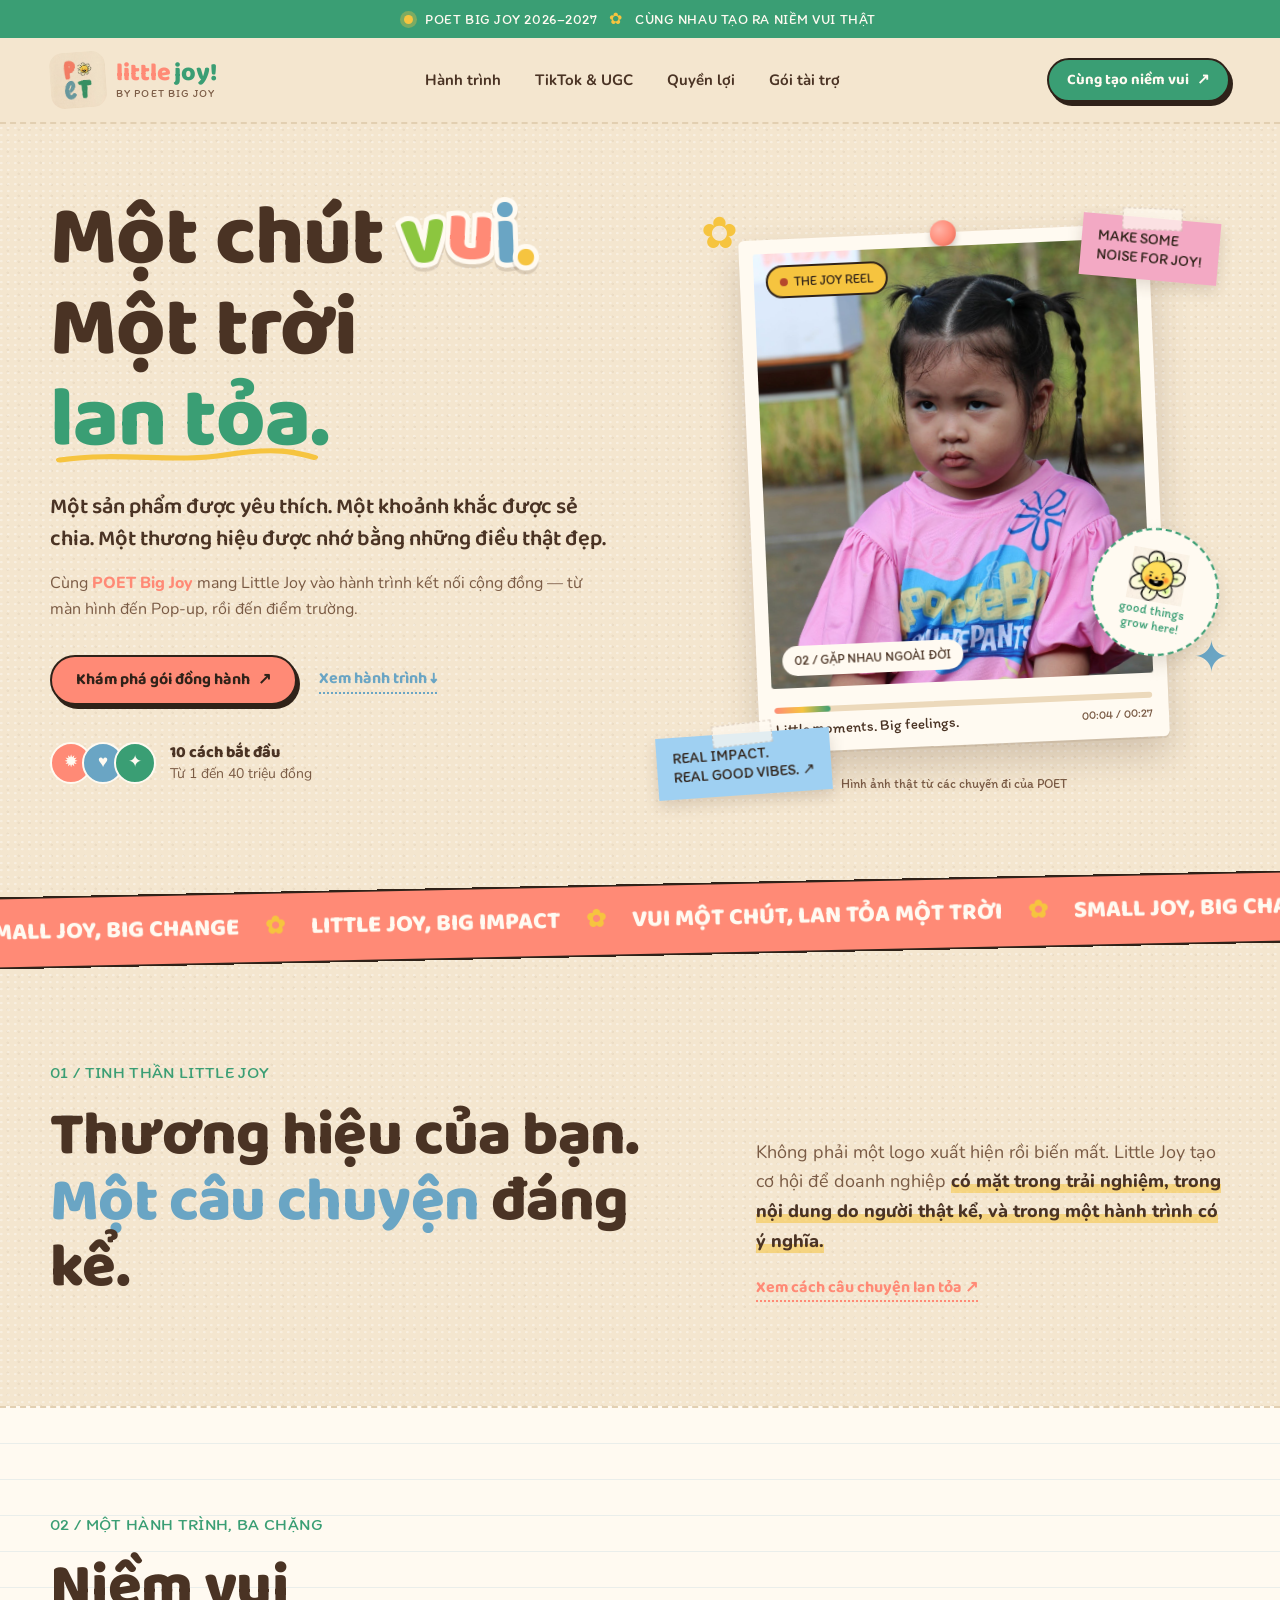
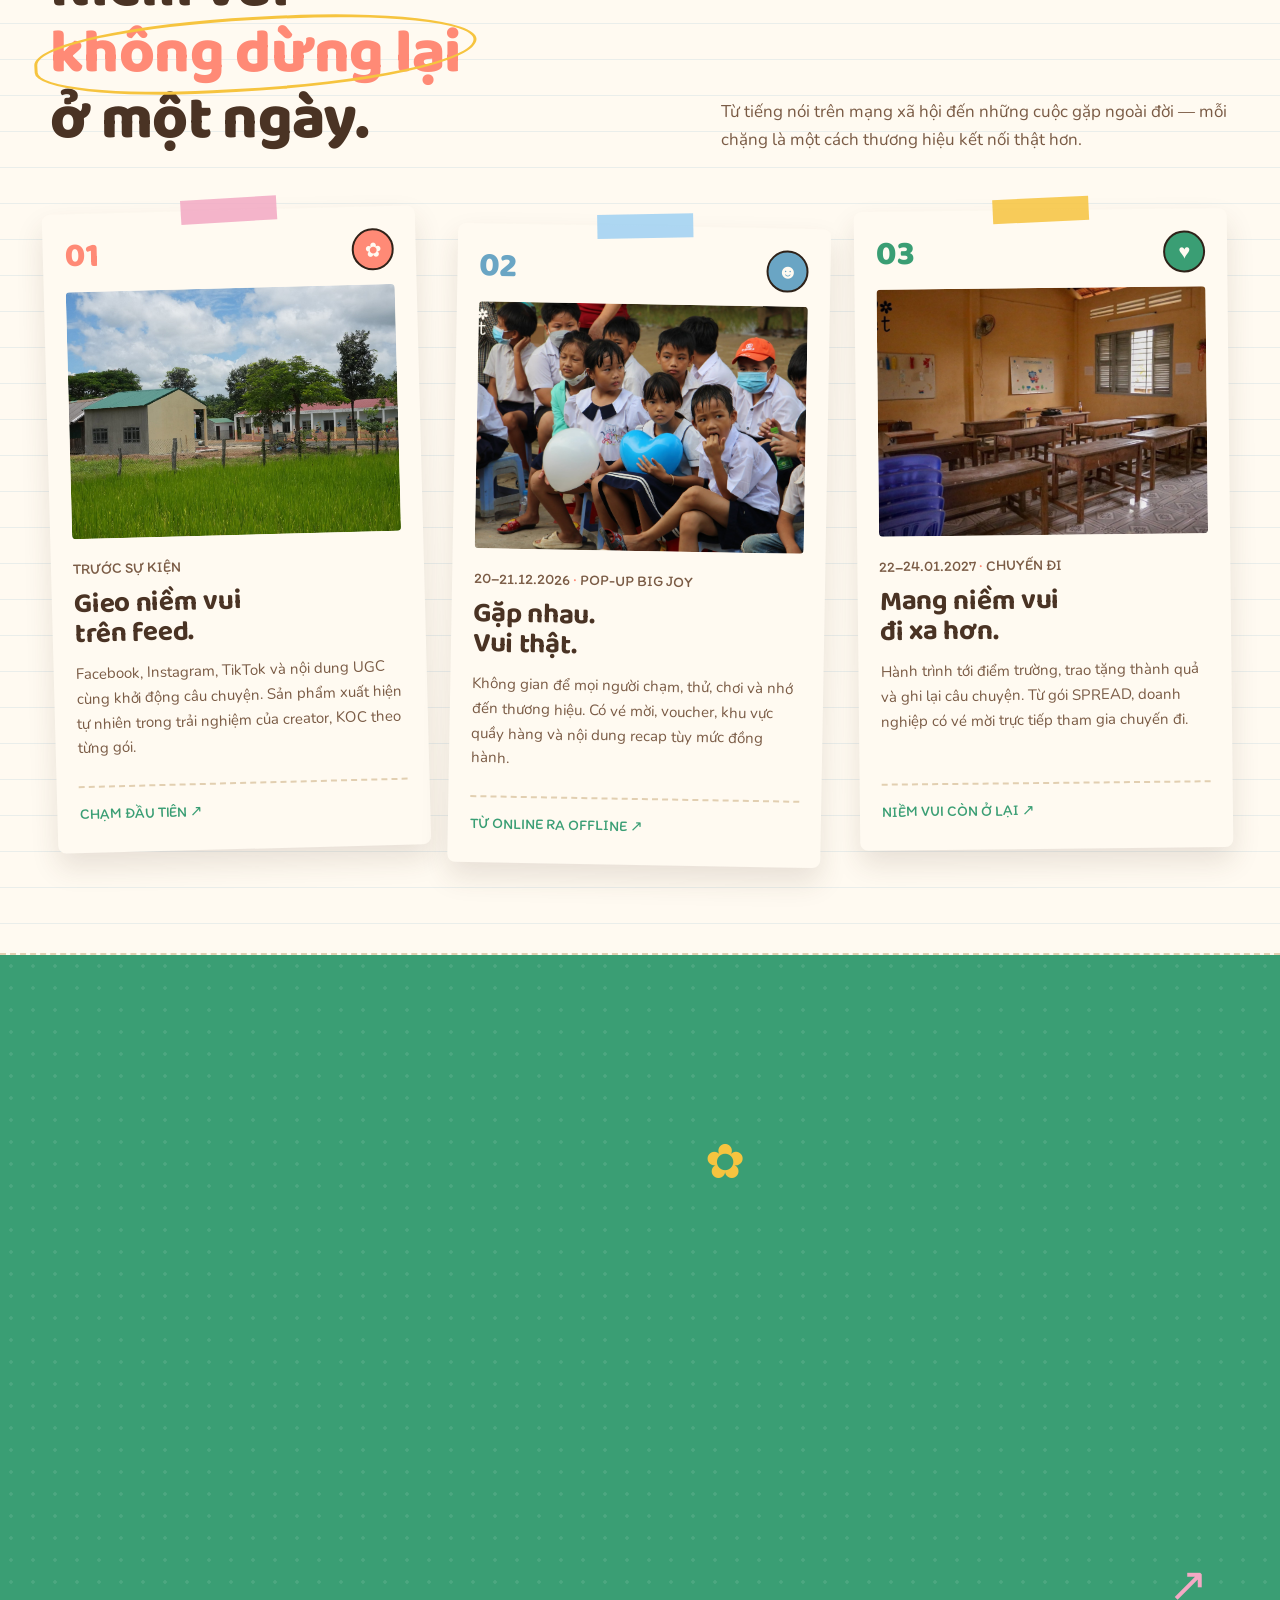
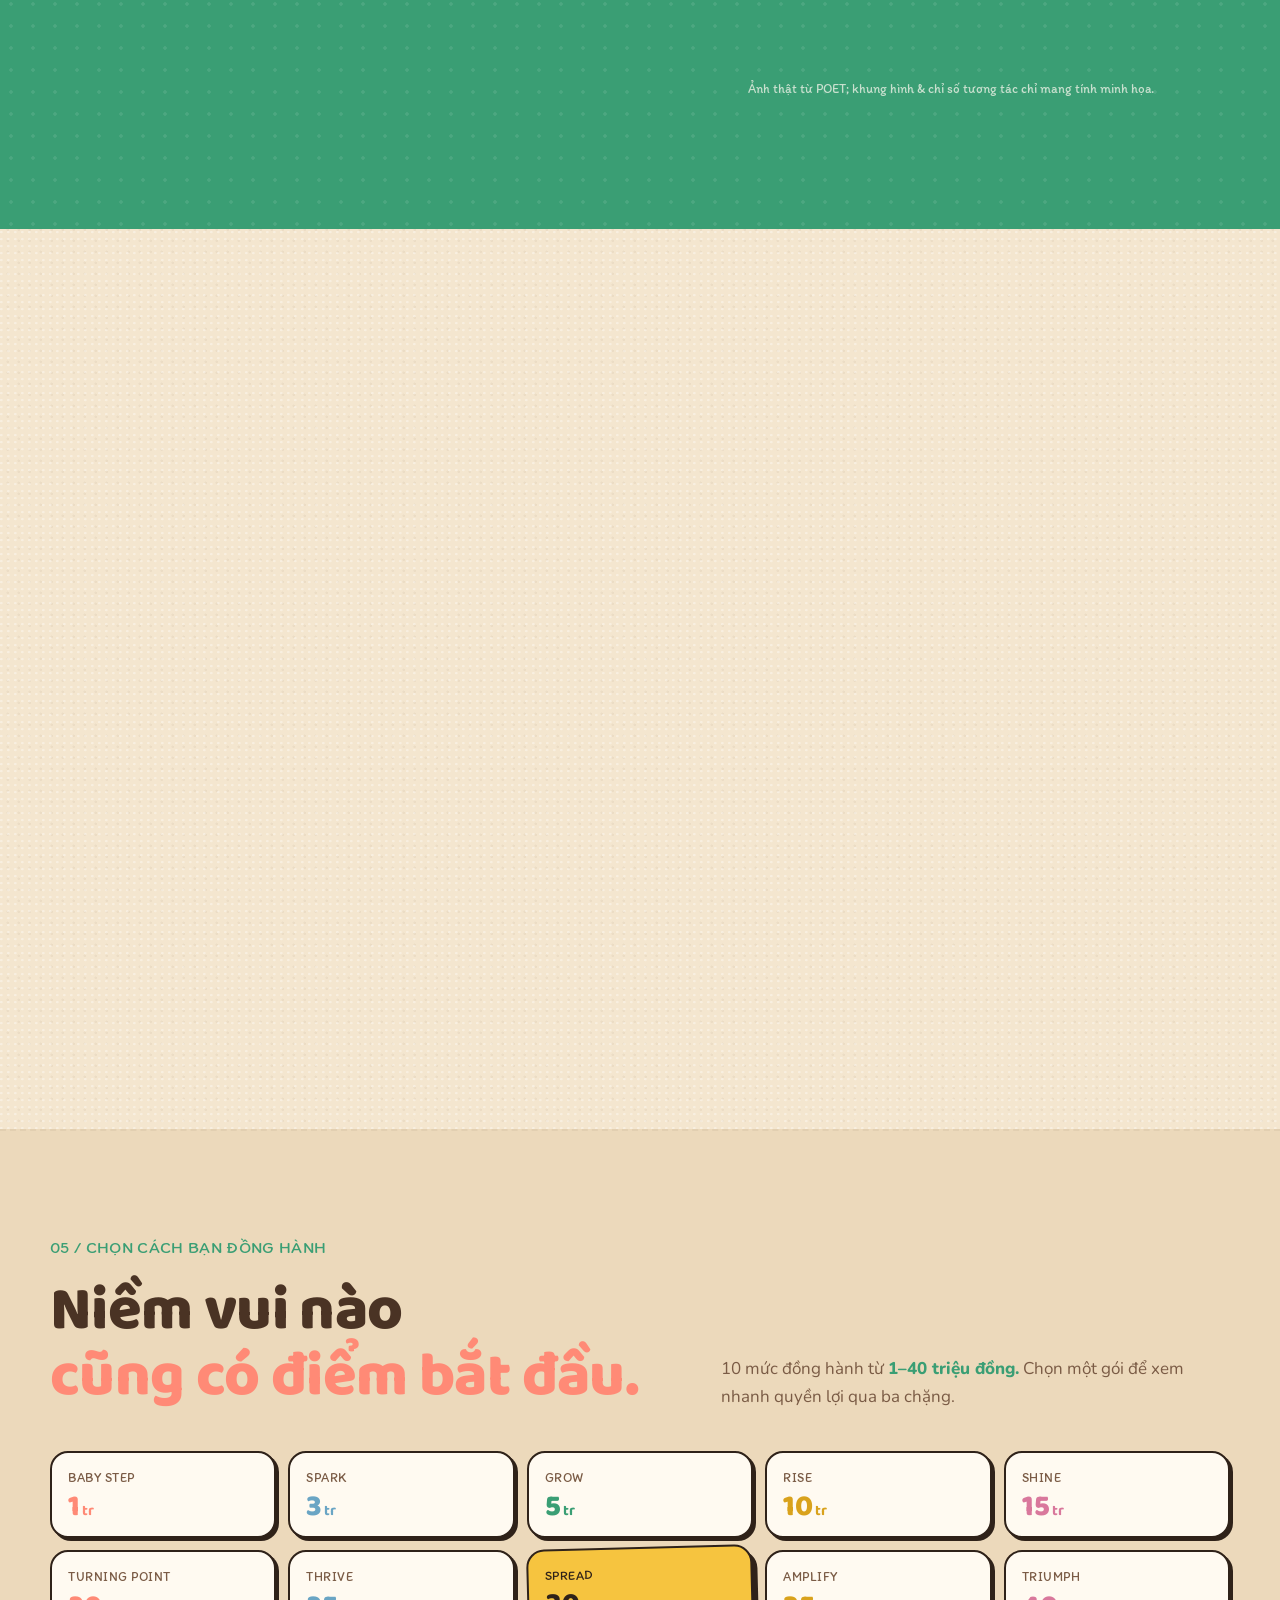
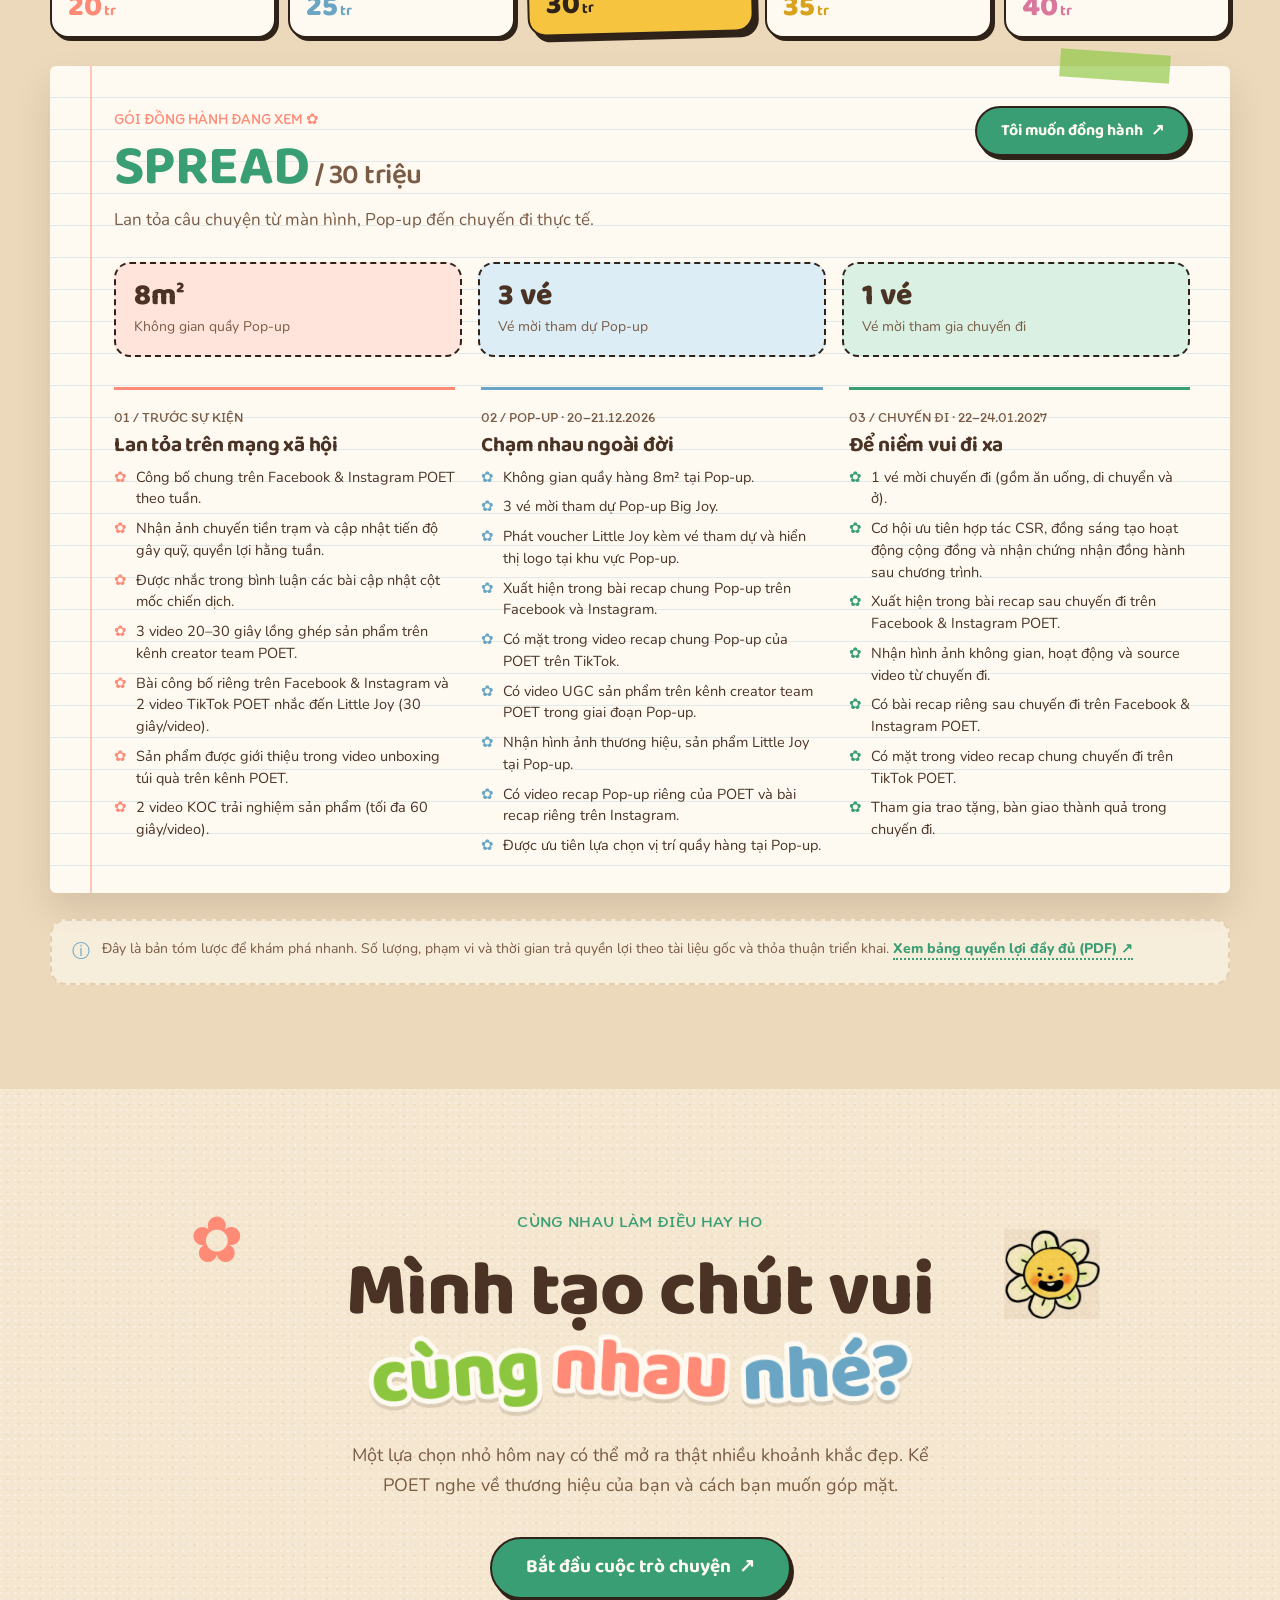
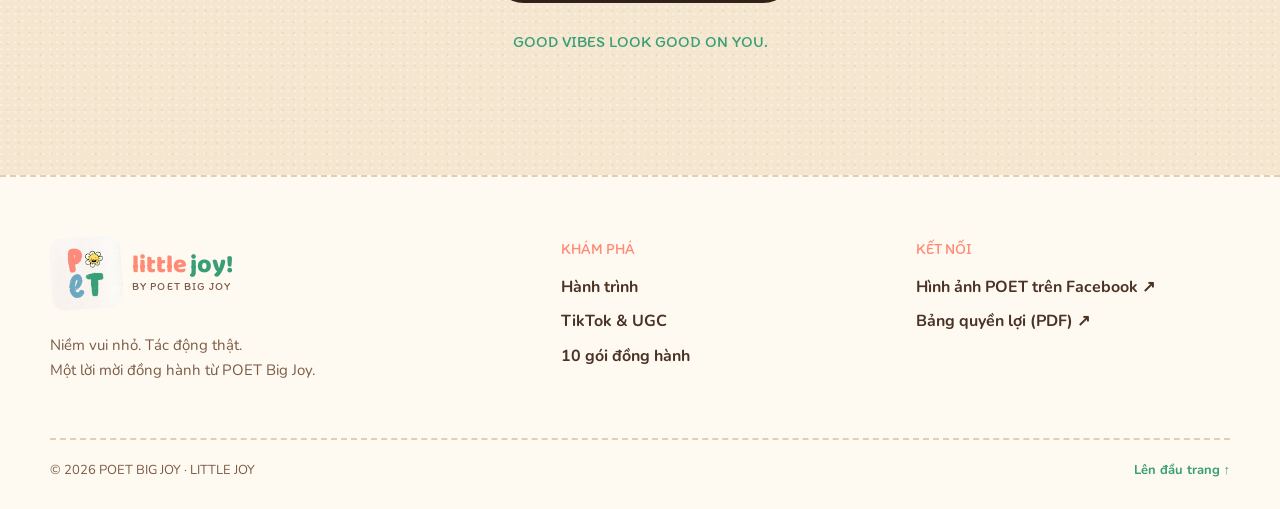
==== index.html @ 039bd0d9 "Refactor code structure for improved readability and maintainability" ====
<!doctype html>
<html lang="vi">
<head>
  <meta charset="utf-8">
  <meta name="viewport" content="width=device-width, initial-scale=1">
  <meta name="theme-color" content="#f4e6cf">
  <meta name="description" content="Little Joy by POET Big Joy: cùng doanh nghiệp biến một chút niềm vui thành hành trình sẻ chia. Khám phá 10 gói đồng hành từ 1 đến 40 triệu đồng.">
  <title>Little Joy — Một chút vui, một trời lan tỏa | POET Big Joy</title>
  <link rel="icon" type="image/jpeg" href="assets/logo/1555047679990943.jpg">
  <link rel="apple-touch-icon" href="assets/logo/1555047679990943.jpg">
  <link rel="preconnect" href="https://fonts.googleapis.com">
  <link rel="preconnect" href="https://fonts.gstatic.com" crossorigin>
  <link href="https://fonts.googleapis.com/css2?family=Baloo+2:wght@500;600;700;800&family=Itim&family=Nunito:wght@400;600;700;800&display=swap" rel="stylesheet">
  <link rel="stylesheet" href="style.css">
  <script src="app.js" defer></script>
</head>
<body>
  <a class="skip-link" href="#main">Bỏ qua điều hướng</a>
  <div class="announcement"><span class="announcement-dot" aria-hidden="true"></span> POET BIG JOY 2026–2027 <span class="announcement-star" aria-hidden="true">✿</span> CÙNG NHAU TẠO RA NIỀM VUI THẬT</div>
  <header class="site-header" id="top">
    <div class="container header-inner">
      <a class="brand" href="#top" aria-label="Little Joy by POET, về đầu trang">
        <img class="brand-logo" src="assets/logo/1555047679990943.jpg" alt="" width="56" height="56">
        <span class="brand-name">little<span>joy!</span><small>BY POET BIG JOY</small></span>
      </a>
      <nav class="desktop-nav" aria-label="Điều hướng chính">
        <a href="#hanh-trinh">Hành trình</a>
        <a href="#ugc">TikTok & UGC</a>
        <a href="#quyen-loi">Quyền lợi</a>
        <a href="#goi-tai-tro">Gói tài trợ</a>
      </nav>
      <a class="button button-dark header-cta" href="#lien-he">Cùng tạo niềm vui <span aria-hidden="true">↗</span></a>
      <button class="menu-toggle" type="button" aria-label="Mở menu" aria-expanded="false" aria-controls="mobile-nav"><span></span><span></span></button>
    </div>
    <nav class="mobile-nav" id="mobile-nav" aria-label="Điều hướng trên điện thoại" hidden>
      <a href="#hanh-trinh">Hành trình</a><a href="#ugc">TikTok & UGC</a><a href="#quyen-loi">Quyền lợi</a><a href="#goi-tai-tro">Gói tài trợ</a><a href="#lien-he">Kết nối với POET ↗</a>
    </nav>
  </header>

  <main id="main">
    <section class="hero container" aria-labelledby="hero-title">
      <div class="hero-copy">
        
        <h1 id="hero-title">Một chút <em class="rainbow"><span>v</span><span>u</span><span>i</span><span>.</span></em><br>Một trời <span class="underline-swoosh">lan tỏa.</span></h1>
        <p class="hero-lead">Một sản phẩm được yêu thích. Một khoảnh khắc được sẻ chia. Một thương hiệu được nhớ bằng những điều thật đẹp.</p>
        <p class="hero-support">Cùng <strong>POET Big Joy</strong> mang Little Joy vào hành trình kết nối cộng đồng — từ màn hình đến Pop-up, rồi đến điểm trường.</p>
        <div class="hero-actions"><a class="button button-purple" href="#goi-tai-tro">Khám phá gói đồng hành <span aria-hidden="true">↗</span></a><a class="text-link" href="#hanh-trinh">Xem hành trình <span aria-hidden="true">↓</span></a></div>
        <div class="hero-proof"><div class="avatar-stack" aria-hidden="true"><span>✹</span><span>♥</span><span>✦</span></div><span><strong>10 cách bắt đầu</strong><br>Từ 1 đến 40 triệu đồng</span></div>
      </div>
      <div class="hero-art" aria-label="Khung hình minh họa tinh thần lễ hội trẻ trung">
        <div class="hero-spark spark-one" aria-hidden="true">✿</div><div class="hero-spark spark-two" aria-hidden="true">✦</div>
        <div class="poster-note note-top" aria-hidden="true">MAKE SOME<br>NOISE FOR JOY!</div>
        <div class="reel-frame" id="hero-reel">
          <div class="reel-slide is-visible" style="--slide-image:url('assets/photos/3348057608846927.jpg')"><span>01 / VUI CÙNG NHAU</span></div>
          <div class="reel-slide" style="--slide-image:url('assets/photos/3348058085513546.jpg')"><span>02 / GẶP NHAU NGOÀI ĐỜI</span></div>
          <div class="reel-slide" style="--slide-image:url('assets/photos/1555514166610961.jpg')"><span>03 / NIỀM VUI ĐI XA HƠN</span></div>
          <div class="reel-slide" style="--slide-image:url('assets/photos/3348058718846816.jpg')"><span>04 / NỤ CƯỜI TRONG VEO</span></div>
          <div class="reel-slide" style="--slide-image:url('assets/photos/1555514213277623.jpg')"><span>05 / CÙNG CHƠI, CÙNG LỚN</span></div>
          <div class="reel-slide" style="--slide-image:url('assets/photos/3348058835513471.jpg')"><span>06 / SẺ CHIA THẬT GẦN</span></div>
          <div class="reel-slide" style="--slide-image:url('assets/photos/1530906889071689.jpg')"><span>07 / ĐẾN ĐIỂM TRƯỜNG</span></div>
          <div class="reel-slide" style="--slide-image:url('assets/photos/3348058412180180.jpg')"><span>08 / KHOẢNH KHẮC ĐÁNG NHỚ</span></div>
          <div class="reel-slide" style="--slide-image:url('assets/photos/1555514189944292.jpg')"><span>09 / NIỀM VUI CÒN Ở LẠI</span></div>
          <div class="reel-top"><span class="reel-live"><i aria-hidden="true"></i> THE JOY REEL</span><span class="reel-corner" aria-hidden="true">◉</span></div>
          <button class="reel-control" id="reel-control" type="button" aria-label="Phát bản xem trước hình ảnh"><span aria-hidden="true">▶</span></button>
          <div class="reel-bottom"><span>Little moments. Big feelings.</span><div class="reel-track"><span id="reel-progress"></span></div><span class="reel-time" id="reel-time">00:00 / 00:27</span></div>
        </div>
        <div class="joy-seal" aria-hidden="true"><span class="daisy"></span><span>good things<br>grow here!</span></div>
        <div class="poster-note note-bottom" aria-hidden="true">REAL IMPACT.<br>REAL GOOD VIBES. ↗</div>
        <span class="visual-disclaimer">Hình ảnh thật từ các chuyến đi của POET</span>
      </div>
    </section>

    <div class="ticker" aria-hidden="true"><div class="ticker-inner">SMALL JOY, BIG CHANGE <span>✿</span> LITTLE JOY, BIG IMPACT <span>✿</span> VUI MỘT CHÚT, LAN TỎA MỘT TRỜI <span>✿</span> SMALL JOY, BIG CHANGE <span>✿</span> LITTLE JOY, BIG IMPACT <span>✿</span> VUI MỘT CHÚT, LAN TỎA MỘT TRỜI <span>✿</span></div></div>

    <section class="intro section-pad container" aria-labelledby="intro-title">
      <div class="section-kicker">01 / TINH THẦN LITTLE JOY</div>
      <div class="intro-grid"><h2 id="intro-title">Thương hiệu của bạn.<br><span>Một câu chuyện</span> đáng kể.</h2><div class="intro-right"><p>Không phải một logo xuất hiện rồi biến mất. Little Joy tạo cơ hội để doanh nghiệp <strong>có mặt trong trải nghiệm, trong nội dung do người thật kể, và trong một hành trình có ý nghĩa.</strong></p><a class="inline-link" href="#ugc">Xem cách câu chuyện lan tỏa <span aria-hidden="true">↗</span></a></div></div>
    </section>

    <section class="journey section-pad" id="hanh-trinh" aria-labelledby="journey-title">
      <div class="container">
        <div class="section-heading"><div><div class="section-kicker">02 / MỘT HÀNH TRÌNH, BA CHẶNG</div><h2 id="journey-title">Niềm vui <span class="scribble">không dừng lại</span><br>ở một ngày.</h2></div><p>Từ tiếng nói trên mạng xã hội đến những cuộc gặp ngoài đời — mỗi chặng là một cách thương hiệu kết nối thật hơn.</p></div>
        <div class="journey-grid">
          <article class="journey-card journey-pre"><div class="journey-head"><span class="step">01</span><span class="journey-icon" aria-hidden="true">✿</span></div><figure class="journey-photo"><img src="assets/photos/1530906875738357.jpg" alt="Tình nguyện viên POET cùng các em nhỏ" loading="lazy"></figure><p class="journey-date">TRƯỚC SỰ KIỆN</p><h3>Gieo niềm vui<br>trên feed.</h3><p>Facebook, Instagram, TikTok và nội dung UGC cùng khởi động câu chuyện. Sản phẩm xuất hiện tự nhiên trong trải nghiệm của creator, KOC theo từng gói.</p><span class="journey-bottom">CHẠM ĐẦU TIÊN <span aria-hidden="true">↗</span></span></article>
          <article class="journey-card journey-popup"><div class="journey-head"><span class="step">02</span><span class="journey-icon" aria-hidden="true">☻</span></div><figure class="journey-photo"><img src="assets/photos/3348058578846830.jpg" alt="Khoảnh khắc vui chơi cùng POET" loading="lazy"></figure><p class="journey-date">20–21.12.2026 <span>·</span> POP-UP BIG JOY</p><h3>Gặp nhau.<br>Vui thật.</h3><p>Không gian để mọi người chạm, thử, chơi và nhớ đến thương hiệu. Có vé mời, voucher, khu vực quầy hàng và nội dung recap tùy mức đồng hành.</p><span class="journey-bottom">TỪ ONLINE RA OFFLINE <span aria-hidden="true">↗</span></span></article>
          <article class="journey-card journey-trip"><div class="journey-head"><span class="step">03</span><span class="journey-icon" aria-hidden="true">♥</span></div><figure class="journey-photo"><img src="assets/photos/1483724670456578.jpg" alt="Chuyến đi trao tặng tại điểm trường" loading="lazy"></figure><p class="journey-date">22–24.01.2027 <span>·</span> CHUYẾN ĐI</p><h3>Mang niềm vui<br>đi xa hơn.</h3><p>Hành trình tới điểm trường, trao tặng thành quả và ghi lại câu chuyện. Từ gói SPREAD, doanh nghiệp có vé mời trực tiếp tham gia chuyến đi.</p><span class="journey-bottom">NIỀM VUI CÒN Ở LẠI <span aria-hidden="true">↗</span></span></article>
        </div>
      </div>
    </section>

    <section class="ugc section-pad" id="ugc" aria-labelledby="ugc-title">
      <div class="container ugc-grid">
        <div class="ugc-copy"><div class="section-kicker light">03 / TIKTOK + USER GENERATED CONTENT</div><h2 id="ugc-title">Đừng chỉ <em>xuất hiện.</em><br>Hãy được <span>kể lại.</span></h2><p>Những góc nhìn tự nhiên tạo nên sự gần gũi: creator team POET lồng ghép sản phẩm, KOC trải nghiệm thực tế, video unboxing túi quà và recap sau sự kiện — quyền lợi tùy theo gói.</p><div class="ugc-points"><div><span>↗</span><strong>Trên kênh POET</strong><small>Video TikTok nhắc đến Little Joy từ gói RISE.</small></div><div><span>✿</span><strong>Từ người thật</strong><small>UGC creator từ GROW, KOC từ TURNING POINT.</small></div><div><span>♥</span><strong>Trước, trong, sau</strong><small>Câu chuyện tiếp tục ở Pop-up và chuyến đi.</small></div></div><a class="button button-lime" href="#goi-tai-tro">Xem quyền lợi theo gói <span aria-hidden="true">↗</span></a></div>
        <div class="ugc-visual" aria-label="Minh họa các khung nội dung dọc kiểu TikTok">
          <span class="ugc-doodle" aria-hidden="true">✿</span><span class="ugc-doodle-two" aria-hidden="true">↗</span>
          <div class="social-card social-back"><div class="social-image social-image-one"></div><span class="social-index">01 / TRẢI NGHIỆM</span><strong>Khui một chút vui!</strong><small>♥ 12.8k &nbsp; ◉ 246</small></div>
          <div class="social-card social-front"><div class="social-image social-image-two"></div><span class="social-index">02 / CÂU CHUYỆN THẬT</span><strong>Một ngày thật vui ✿</strong><small>♥ 24.5k &nbsp; ◉ 381</small><span class="social-play" aria-hidden="true">▶</span></div>
          <span class="ugc-sticker">made to<br>be shared! <span aria-hidden="true">↗</span></span>
          <span class="ugc-caption">Ảnh thật từ POET; khung hình & chỉ số tương tác chỉ mang tính minh họa.</span>
        </div>
      </div>
    </section>

    <section class="perks section-pad container" id="quyen-loi" aria-labelledby="perks-title">
      <div class="section-heading"><div><div class="section-kicker">04 / HƠN CẢ MỘT GÓI TÀI TRỢ</div><h2 id="perks-title">Có mặt ở nơi<br><span>niềm vui diễn ra.</span></h2></div><p>Quyền lợi được thiết kế theo mức đồng hành: từ sự hiện diện trên truyền thông đến trải nghiệm trực tiếp tại Pop-up và chuyến đi.</p></div>
      <div class="perks-grid">
        <article class="perk-card perk-booth"><span class="perk-number">01 / KHÔNG GIAN THƯƠNG HIỆU</span><div class="booth-graphic" aria-hidden="true"><div class="booth-canopy"><span>little joy!  ✿  little joy!</span></div><div class="booth-body"><span>HELLO<br>JOY!</span><i>✿</i></div><div class="booth-base"></div></div><div class="perk-content"><h3>Một chiếc booth.<br>Muôn cách kết nối.</h3><p>Quầy <strong>5m²</strong> từ GROW đến TURNING POINT; quầy <strong>8m²</strong> từ THRIVE đến TRIUMPH. Gói SPREAD trở lên được ưu tiên chọn vị trí.</p></div><span class="perk-corner" aria-hidden="true">↗</span></article>
        <article class="perk-card perk-ticket"><span class="perk-number">02 / CHẠM MẶT NGOÀI ĐỜI</span><div class="ticket-graphic" aria-hidden="true"><div class="ticket-left"><small>ADMIT ONE · BIG JOY POP-UP</small><strong>GOOD<br>VIBES<br>ONLY</strong><span>20—21 DEC 2026</span></div><div class="ticket-right"><span>✿</span><small>01 / JOY</small></div></div><div class="perk-content"><h3>Có vé, có hẹn,<br>có kỷ niệm.</h3><p>Vé mời Pop-up từ SPARK, tối đa <strong>4 vé</strong> với TRIUMPH. Voucher của Little Joy được phát kèm vé tham dự ở <strong>mọi gói</strong>.</p></div><span class="perk-corner" aria-hidden="true">↗</span></article>
        <article class="perk-card perk-story"><span class="perk-number">03 / CÂU CHUYỆN CÒN TIẾP</span><div class="story-art" aria-hidden="true"><span class="story-orbit">✷</span><span class="story-heart">♥</span><span class="story-label">FROM<br>JOY TO<br>JOY!</span><span class="story-arrow">↗</span></div><div class="perk-content"><h3>Đi cùng đến<br>điểm trường.</h3><p>SPREAD có <strong>1 vé mời</strong> chuyến đi, AMPLIFY <strong>2 vé</strong>, TRIUMPH <strong>3 vé</strong> — bao gồm chi phí ăn uống, di chuyển và ở theo tài liệu quyền lợi.</p></div><span class="perk-corner" aria-hidden="true">↗</span></article>
      </div>
    </section>

    <section class="packages section-pad" id="goi-tai-tro" aria-labelledby="packages-title">
      <div class="container">
        <div class="packages-top"><div><div class="section-kicker">05 / CHỌN CÁCH BẠN ĐỒNG HÀNH</div><h2 id="packages-title">Niềm vui nào<br><span>cũng có điểm bắt đầu.</span></h2></div><p>10 mức đồng hành từ <strong>1–40 triệu đồng.</strong> Chọn một gói để xem nhanh quyền lợi qua ba chặng.</p></div>
        <div class="package-picker" role="group" aria-label="Chọn gói tài trợ">
          <button class="package-option" type="button" data-package="0" aria-pressed="false"><span>BABY STEP</span><strong>1<small>tr</small></strong></button>
          <button class="package-option" type="button" data-package="1" aria-pressed="false"><span>SPARK</span><strong>3<small>tr</small></strong></button>
          <button class="package-option" type="button" data-package="2" aria-pressed="false"><span>GROW</span><strong>5<small>tr</small></strong></button>
          <button class="package-option" type="button" data-package="3" aria-pressed="false"><span>RISE</span><strong>10<small>tr</small></strong></button>
          <button class="package-option" type="button" data-package="4" aria-pressed="false"><span>SHINE</span><strong>15<small>tr</small></strong></button>
          <button class="package-option" type="button" data-package="5" aria-pressed="false"><span>TURNING POINT</span><strong>20<small>tr</small></strong></button>
          <button class="package-option" type="button" data-package="6" aria-pressed="false"><span>THRIVE</span><strong>25<small>tr</small></strong></button>
          <button class="package-option" type="button" data-package="7" aria-pressed="true"><span>SPREAD</span><strong>30<small>tr</small></strong></button>
          <button class="package-option" type="button" data-package="8" aria-pressed="false"><span>AMPLIFY</span><strong>35<small>tr</small></strong></button>
          <button class="package-option" type="button" data-package="9" aria-pressed="false"><span>TRIUMPH</span><strong>40<small>tr</small></strong></button>
        </div>
        <div class="package-detail" id="package-detail" aria-live="polite" aria-atomic="true">
          <div class="detail-head"><div><span class="detail-eyebrow">GÓI ĐỒNG HÀNH ĐANG XEM <span aria-hidden="true">✿</span></span><h3 id="detail-name">SPREAD<span> / 30 triệu</span></h3><p id="detail-description">Lan tỏa câu chuyện từ màn hình, Pop-up đến chuyến đi thực tế.</p></div><a class="button button-dark detail-cta" href="#lien-he">Tôi muốn đồng hành <span aria-hidden="true">↗</span></a></div>
          <div class="detail-highlights" id="detail-highlights"></div>
          <div class="detail-phases" id="detail-phases"></div>
        </div>
        <div class="package-note"><span aria-hidden="true">ⓘ</span><p>Đây là bản tóm lược để khám phá nhanh. Số lượng, phạm vi và thời gian trả quyền lợi theo tài liệu gốc và thỏa thuận triển khai. <a href="docs/quyen-loi-big-joy-little-joy.pdf" target="_blank" rel="noopener">Xem bảng quyền lợi đầy đủ (PDF) ↗</a></p></div>
      </div>
    </section>

    <section class="closing" id="lien-he" aria-labelledby="closing-title"><div class="container closing-inner"><div class="closing-deco deco-left" aria-hidden="true">✿</div><div class="closing-deco deco-right daisy" aria-hidden="true"></div><div class="section-kicker">CÙNG NHAU LÀM ĐIỀU HAY HO</div><h2 id="closing-title">Mình tạo chút vui<br><em class="rainbow"><span>cùng</span> <span>nhau</span> <span>nhé?</span></em></h2><p>Một lựa chọn nhỏ hôm nay có thể mở ra thật nhiều khoảnh khắc đẹp. Kể POET nghe về thương hiệu của bạn và cách bạn muốn góp mặt.</p><button class="button button-dark button-big" id="contact-open" type="button">Bắt đầu cuộc trò chuyện <span aria-hidden="true">↗</span></button><span class="closing-aside">GOOD VIBES LOOK GOOD ON YOU.</span></div></section>
  </main>

  <footer class="footer"><div class="container footer-main"><div><a class="brand footer-brand" href="#top" aria-label="Little Joy by POET, về đầu trang"><img class="brand-logo" src="assets/logo/1555047679990943.jpg" alt="" width="72" height="72"><span class="brand-name">little<span>joy!</span><small>BY POET BIG JOY</small></span></a><p>Niềm vui nhỏ. Tác động thật.<br>Một lời mời đồng hành từ POET Big Joy.</p></div><div class="footer-links"><span>KHÁM PHÁ</span><a href="#hanh-trinh">Hành trình</a><a href="#ugc">TikTok & UGC</a><a href="#goi-tai-tro">10 gói đồng hành</a></div><div class="footer-links"><span>KẾT NỐI</span><a href="https://www.facebook.com/poetorganization/photos" target="_blank" rel="noopener noreferrer">Hình ảnh POET trên Facebook ↗</a><a href="docs/quyen-loi-big-joy-little-joy.pdf" target="_blank" rel="noopener">Bảng quyền lợi (PDF) ↗</a></div></div><div class="container footer-bottom"><span>© 2026 POET BIG JOY · LITTLE JOY</span><a href="#top">Lên đầu trang ↑</a></div></footer>

  <dialog class="contact-dialog" id="contact-dialog" aria-labelledby="contact-title"><div class="dialog-top"><span class="section-kicker">HELLO, LITTLE JOY! ✿</span><button class="dialog-close" type="button" id="contact-close" aria-label="Đóng">×</button></div><h2 id="contact-title">Bắt đầu bằng<br>một lời chào.</h2><p>Đây là prototype chưa tích hợp gửi thông tin. Bạn có thể sao chép lời nhắn và kết nối với POET qua trang Facebook.</p><label for="contact-message">LỜI NHẮN GỢI Ý</label><textarea id="contact-message" rows="4" readonly></textarea><div class="dialog-actions"><button class="button button-purple" id="copy-message" type="button">Sao chép lời nhắn ↗</button><a class="button button-outline" href="https://www.facebook.com/poetorganization/photos" target="_blank" rel="noopener noreferrer">Xem Facebook POET ↗</a></div><p class="copy-status" id="copy-status" role="status"></p></dialog>
</body>
</html>
---- style.css ----
:root {
  --paper: #f4e6cf;
  --paper-deep: #ecd9bb;
  --card: #fffaf1;
  --ink: #4a3324;
  --ink-soft: #7a5b45;
  --outline: #2f2219;
  --coral: #ff8a76;
  --blue: #6aa5c4;
  --sky: #9fd0f2;
  --green: #3a9e74;
  --leaf: #8cc63f;
  --yellow: #f6c43f;
  --pink: #f3a9c4;
  --brick: #b5482c;
  --line: #e2cfb1;
  --radius: 22px;
  --font: 'Nunito', 'Segoe UI', Arial, sans-serif;
  --display: 'Baloo 2', 'Nunito', sans-serif;
  --hand: 'Itim', 'Baloo 2', cursive;
  --logo: url('assets/logo/1555047679990943.jpg');
}

* { box-sizing: border-box; }
html { scroll-behavior: smooth; }
body {
  margin: 0;
  background-color: var(--paper);
  background-image:
    radial-gradient(circle at 20% 30%, rgba(255, 255, 255, .35) 0 1px, transparent 1.5px),
    radial-gradient(circle at 70% 80%, rgba(122, 91, 69, .07) 0 1px, transparent 1.5px);
  background-size: 7px 7px, 11px 11px;
  color: var(--ink);
  font-family: var(--font);
  font-size: 16px;
  line-height: 1.65;
  overflow-x: hidden;
}
button, a { -webkit-tap-highlight-color: transparent; }
button { font: inherit; cursor: pointer; }
a { color: inherit; text-decoration: none; }
img { max-width: 100%; display: block; }
h1, h2, h3, h4, p { margin-top: 0; }
h1, h2, h3, h4 { font-family: var(--display); line-height: 1.08; color: var(--ink); letter-spacing: -.01em; }
h1, h2 { font-weight: 800; }
h3 { font-weight: 700; }
strong { font-weight: 800; }
::selection { background: var(--yellow); color: var(--outline); }
:focus-visible { outline: 3px dashed var(--coral); outline-offset: 4px; border-radius: 6px; }

.container { width: min(1180px, calc(100% - 40px)); margin-inline: auto; }
.section-pad { padding-block: 104px; }

.section-kicker, .eyebrow {
  font-family: var(--hand);
  font-size: 17px;
  letter-spacing: .02em;
  line-height: 1.4;
}
.section-kicker { color: var(--green); margin-bottom: 18px; display: inline-block; }
.section-kicker.light { color: var(--yellow); }

.daisy {
  --s: 64px;
  display: inline-block;
  width: var(--s);
  height: calc(var(--s) * .94);
  background: var(--logo) calc(var(--s) * -2) calc(var(--s) * -.78) / calc(var(--s) * 4) no-repeat;
  mix-blend-mode: multiply;
  flex-shrink: 0;
}

.rainbow { font-style: normal; }
.rainbow span {
  display: inline-block;
  -webkit-text-stroke: 10px var(--card);
  paint-order: stroke fill;
  filter: drop-shadow(0 4px 0 rgba(74, 51, 36, .14));
}
.rainbow span:nth-child(4n + 1) { color: var(--leaf); transform: rotate(-4deg); }
.rainbow span:nth-child(4n + 2) { color: var(--coral); transform: translateY(-4px) rotate(3deg); }
.rainbow span:nth-child(4n + 3) { color: var(--blue); transform: rotate(-2deg); }
.rainbow span:nth-child(4n + 4) { color: var(--yellow); transform: translateY(2px) rotate(4deg); }

.skip-link { position: absolute; top: -100px; left: 12px; z-index: 100; background: var(--yellow); padding: 12px; border-radius: 12px; }
.skip-link:focus { top: 12px; }

.announcement {
  min-height: 34px;
  background: var(--green);
  color: var(--card);
  display: flex;
  align-items: center;
  justify-content: center;
  gap: 12px;
  text-align: center;
  padding: 6px 14px;
  font-family: var(--hand);
  font-size: 14px;
  letter-spacing: .04em;
}
.announcement-dot { width: 9px; height: 9px; border-radius: 50%; background: var(--yellow); box-shadow: 0 0 0 4px rgba(246, 196, 63, .35); }
.announcement-star { color: var(--yellow); font-size: 16px; }

.site-header { position: relative; z-index: 20; background: var(--paper); border-bottom: 2px dashed var(--line); }
.header-inner { height: 84px; display: flex; align-items: center; justify-content: space-between; gap: 24px; }
.brand { display: inline-flex; align-items: center; gap: 10px; flex-shrink: 0; }
.brand-logo { width: 56px; height: 56px; border-radius: 14px; mix-blend-mode: multiply; transform: rotate(-4deg); transition: transform .3s; }
.brand:hover .brand-logo { transform: rotate(4deg) scale(1.05); }
.brand-name { font-family: var(--display); font-weight: 800; font-size: 25px; line-height: .9; color: var(--coral); }
.brand-name span { color: var(--green); margin-left: 3px; }
.brand-name small { display: block; margin-top: 5px; font-family: var(--hand); font-weight: 400; font-size: 11px; letter-spacing: .1em; color: var(--ink-soft); }

.desktop-nav { display: flex; gap: 6px; font-weight: 700; font-size: 15px; }
.desktop-nav a { padding: 8px 14px; border-radius: 999px; transition: background .2s, color .2s; }
.desktop-nav a:nth-child(1):hover { background: #ffd9d1; }
.desktop-nav a:nth-child(2):hover { background: #d6ebf5; }
.desktop-nav a:nth-child(3):hover { background: #d3eddf; }
.desktop-nav a:nth-child(4):hover { background: #fcecbf; }

.button {
  display: inline-flex;
  align-items: center;
  justify-content: center;
  gap: 8px;
  min-height: 50px;
  padding: 12px 24px;
  border: 2.5px solid var(--outline);
  border-radius: 999px;
  font-family: var(--display);
  font-weight: 700;
  font-size: 16px;
  line-height: 1.1;
  color: var(--outline);
  box-shadow: 3px 4px 0 var(--outline);
  transition: transform .15s, box-shadow .15s;
}
.button:hover { transform: translate(-1px, -2px) rotate(-1deg); box-shadow: 5px 6px 0 var(--outline); }
.button:active { transform: translate(2px, 3px); box-shadow: 1px 1px 0 var(--outline); }
.button-dark { background: var(--green); color: var(--card); }
.button-purple { background: var(--coral); color: var(--outline); }
.button-lime { background: var(--yellow); }
.button-outline { background: var(--card); }
.button-big { min-height: 62px; padding: 16px 34px; font-size: 19px; }
.header-cta { min-height: 44px; padding: 9px 18px; font-size: 15px; }

.menu-toggle { display: none; width: 48px; height: 48px; border: 2.5px solid var(--outline); border-radius: 50%; background: var(--yellow); box-shadow: 2px 3px 0 var(--outline); position: relative; }
.menu-toggle span { position: absolute; left: 12px; right: 12px; height: 3px; border-radius: 3px; background: var(--outline); transition: transform .25s; }
.menu-toggle span:first-child { top: 17px; }
.menu-toggle span:last-child { bottom: 17px; }
.menu-toggle[aria-expanded="true"] span:first-child { transform: translateY(5px) rotate(45deg); }
.menu-toggle[aria-expanded="true"] span:last-child { transform: translateY(-5px) rotate(-45deg); }
.mobile-nav { display: grid; padding: 8px 20px 24px; background: var(--paper); border-top: 2px dashed var(--line); }
.mobile-nav[hidden] { display: none; }
.mobile-nav a { padding: 14px 4px; font-family: var(--display); font-size: 20px; font-weight: 700; border-bottom: 2px dashed var(--line); }
.mobile-nav a:last-child { color: var(--green); border: 0; }

.hero { display: grid; grid-template-columns: 1.02fr .98fr; gap: 56px; align-items: center; padding-block: 64px 96px; }
.eyebrow { display: inline-flex; align-items: center; gap: 8px; color: var(--ink-soft); background: var(--card); padding: 6px 16px; border-radius: 999px; border: 2px dashed var(--line); margin-bottom: 26px; font-size: 15px; }
.mini-sun { color: var(--yellow); font-size: 20px; line-height: 1; }
.hero h1 { font-size: clamp(48px, 6.6vw, 88px); margin-bottom: 26px; }
.underline-swoosh { position: relative; display: inline-block; color: var(--green); isolation: isolate; }
.underline-swoosh::after {
  content: '';
  position: absolute;
  left: 2%;
  right: 4%;
  bottom: .02em;
  height: .2em;
  background: url("data:image/svg+xml,%3Csvg xmlns='http://www.w3.org/2000/svg' viewBox='0 0 200 20' preserveAspectRatio='none'%3E%3Cpath d='M3 14 C 50 4, 90 18, 130 8 S 185 6, 197 11' fill='none' stroke='%23f6c43f' stroke-width='6' stroke-linecap='round'/%3E%3C/svg%3E") center / 100% 100% no-repeat;
  z-index: -1;
}
.hero-lead { font-family: var(--display); font-size: 22px; font-weight: 600; line-height: 1.45; max-width: 560px; margin-bottom: 14px; }
.hero-support { color: var(--ink-soft); max-width: 540px; margin-bottom: 32px; }
.hero-support strong { color: var(--coral); }
.hero-actions { display: flex; flex-wrap: wrap; align-items: center; gap: 22px; margin-bottom: 36px; }
.text-link { font-family: var(--display); font-weight: 700; color: var(--blue); border-bottom: 2.5px dotted var(--blue); }
.text-link:hover { color: var(--green); border-color: var(--green); }
.hero-proof { display: flex; align-items: center; gap: 14px; font-size: 14px; color: var(--ink-soft); line-height: 1.45; }
.hero-proof strong { color: var(--ink); font-family: var(--display); font-size: 16px; }
.avatar-stack { display: flex; }
.avatar-stack span { width: 42px; height: 42px; margin-left: -10px; display: grid; place-items: center; border: 2.5px solid var(--card); border-radius: 50%; color: var(--card); font-size: 17px; }
.avatar-stack span:first-child { margin-left: 0; background: var(--coral); }
.avatar-stack span:nth-child(2) { background: var(--blue); }
.avatar-stack span:nth-child(3) { background: var(--green); }

.hero-art { position: relative; min-height: 600px; display: grid; place-items: center; }
.hero-spark { position: absolute; font-size: 44px; line-height: 1; z-index: 3; animation: wobble 4s ease-in-out infinite; }
.spark-one { top: 4%; left: 4%; color: var(--yellow); }
.spark-two { bottom: 18%; right: 0; color: var(--blue); animation-delay: -2s; }
@keyframes wobble { 0%, 100% { transform: rotate(-10deg) scale(1); } 50% { transform: rotate(12deg) scale(1.12); } }

.poster-note {
  position: absolute;
  z-index: 4;
  padding: 12px 16px;
  font-family: var(--hand);
  font-size: 15px;
  line-height: 1.25;
  color: var(--outline);
  box-shadow: 0 6px 14px rgba(74, 51, 36, .16);
}
.poster-note::before { content: ''; position: absolute; top: -10px; left: 50%; width: 58px; height: 20px; transform: translateX(-50%) rotate(-3deg); background: rgba(255, 250, 241, .7); border: 1px dashed rgba(122, 91, 69, .25); }
.note-top { top: 5%; right: 2%; background: var(--pink); transform: rotate(5deg); }
.note-bottom { bottom: -1%; left: -4%; background: var(--sky); transform: rotate(-4deg); }

.reel-frame {
  position: relative;
  width: min(410px, 88%);
  aspect-ratio: 4 / 5;
  background: var(--card);
  padding: 14px 14px 64px;
  border-radius: 6px;
  box-shadow: 0 18px 36px rgba(74, 51, 36, .2), 0 2px 0 rgba(74, 51, 36, .08);
  transform: rotate(-2.5deg);
  z-index: 2;
}
.reel-frame::before { content: ''; position: absolute; top: -12px; left: 50%; z-index: 6; width: 26px; height: 26px; border-radius: 50%; transform: translateX(-50%); background: radial-gradient(circle at 35% 35%, #ffb3a6, var(--coral) 55%, #d9604d); box-shadow: 0 4px 6px rgba(0, 0, 0, .2); }
.reel-slide { position: absolute; inset: 14px 14px 64px; background: var(--slide-image) center / cover no-repeat; opacity: 0; transition: opacity .7s; border-radius: 3px; }
.reel-slide.is-visible { opacity: 1; }
.reel-slide span { position: absolute; left: 12px; bottom: 12px; padding: 4px 12px; border-radius: 999px; background: var(--card); font-family: var(--hand); font-size: 13px; color: var(--ink); }
.reel-top { position: absolute; top: 26px; left: 26px; right: 26px; display: flex; justify-content: space-between; align-items: center; z-index: 3; }
.reel-live { display: inline-flex; align-items: center; gap: 6px; background: var(--yellow); color: var(--outline); padding: 4px 12px; border-radius: 999px; font-family: var(--hand); font-size: 13px; border: 2px solid var(--outline); }
.reel-live i { width: 8px; height: 8px; border-radius: 50%; background: var(--brick); animation: blink 1.4s infinite; }
@keyframes blink { 50% { opacity: .2; } }
.reel-corner { color: var(--card); font-size: 20px; text-shadow: 0 1px 4px rgba(0, 0, 0, .3); }
.reel-control { position: absolute; z-index: 3; top: calc(50% - 25px); left: 50%; width: 64px; height: 64px; transform: translate(-50%, -50%); border-radius: 50%; border: 2.5px solid var(--outline); background: var(--card); color: var(--coral); font-size: 22px; box-shadow: 3px 4px 0 var(--outline); transition: transform .2s; }
.reel-control:hover { transform: translate(-50%, -50%) scale(1.08) rotate(-6deg); }
.reel-frame.is-playing .reel-control { opacity: 0; transition: opacity .3s, transform .2s; }
.reel-frame.is-playing:hover .reel-control, .reel-frame.is-playing .reel-control:focus-visible { opacity: 1; }
@media (hover: none) { .reel-frame.is-playing .reel-control { opacity: .7; } }
.reel-bottom { position: absolute; left: 16px; right: 16px; bottom: 10px; display: grid; grid-template-columns: 1fr auto; gap: 4px 12px; align-items: center; font-family: var(--hand); font-size: 15px; color: var(--ink); }
.reel-track { grid-column: 1 / -1; grid-row: 1; height: 6px; border-radius: 6px; background: var(--paper-deep); overflow: hidden; }
.reel-track span { display: block; width: 0; height: 100%; background: linear-gradient(90deg, var(--coral), var(--yellow), var(--green)); border-radius: 6px; transition: width .9s linear; }
.reel-time { font-size: 12px; color: var(--ink-soft); }

.joy-seal {
  position: absolute;
  z-index: 5;
  right: 2%;
  bottom: 22%;
  width: 128px;
  height: 128px;
  border-radius: 50%;
  background: var(--card);
  border: 2.5px dashed var(--green);
  display: grid;
  place-items: center;
  align-content: center;
  text-align: center;
  font-family: var(--hand);
  font-size: 13px;
  line-height: 1.15;
  color: var(--green);
  transform: rotate(10deg);
  box-shadow: 0 8px 18px rgba(74, 51, 36, .15);
}
.joy-seal .daisy { --s: 56px; margin-bottom: 2px; animation: wobble 5s ease-in-out infinite; }
.visual-disclaimer { position: absolute; bottom: -6px; left: 50%; transform: translateX(-50%); white-space: nowrap; font-family: var(--hand); font-size: 13px; color: var(--ink-soft); }

.ticker { overflow: hidden; background: var(--coral); border-block: 2.5px solid var(--outline); padding: 14px 0; transform: rotate(-1.2deg); margin-inline: -20px; }
.ticker-inner { display: inline-flex; gap: 26px; white-space: nowrap; font-family: var(--display); font-weight: 800; font-size: 24px; color: var(--card); animation: ticker 32s linear infinite; }
.ticker-inner span { color: var(--yellow); }
@keyframes ticker { to { transform: translateX(-50%); } }

.intro-grid { display: grid; grid-template-columns: 1.15fr .85fr; gap: 64px; align-items: end; }
.intro h2 { font-size: clamp(38px, 4.8vw, 64px); margin: 0; }
.intro h2 span { color: var(--blue); }
.intro-right p { font-size: 18px; color: var(--ink-soft); }
.intro-right strong { color: var(--ink); background: linear-gradient(transparent 62%, rgba(246, 196, 63, .55) 62%); }
.inline-link { font-family: var(--display); font-weight: 700; color: var(--coral); border-bottom: 2.5px dotted currentColor; }

.section-heading { display: grid; grid-template-columns: 1.1fr .9fr; gap: 48px; align-items: end; margin-bottom: 56px; }
.section-heading h2 { font-size: clamp(38px, 4.8vw, 62px); margin: 0; }
.section-heading > p { color: var(--ink-soft); font-size: 17px; margin: 0; }
.section-heading h2 span, .packages-top h2 span { color: var(--coral); }
.scribble { position: relative; display: inline-block; }
.scribble::after { content: ''; position: absolute; inset: -6% -4%; border: 3px solid var(--yellow); border-radius: 50% 45% 55% 40%; transform: rotate(-3deg); pointer-events: none; }

.journey { background: var(--card); border-block: 2px dashed var(--line); background-image: repeating-linear-gradient(transparent 0 35px, rgba(106, 165, 196, .14) 35px 36px); }
.journey-grid { display: grid; grid-template-columns: repeat(3, 1fr); gap: 30px; }
.journey-card { position: relative; display: flex; flex-direction: column; padding: 22px 22px 26px; background: var(--card); border-radius: 8px; box-shadow: 0 14px 28px rgba(74, 51, 36, .13); transition: transform .25s; }
.journey-card::before { content: ''; position: absolute; top: -12px; left: 50%; width: 96px; height: 24px; transform: translateX(-50%) rotate(-2deg); opacity: .85; }
.journey-pre { transform: rotate(-1.5deg); }
.journey-pre::before { background: var(--pink); }
.journey-popup { transform: rotate(1deg) translateY(16px); }
.journey-popup::before { background: var(--sky); }
.journey-trip { transform: rotate(-.6deg); }
.journey-trip::before { background: var(--yellow); }
.journey-card:hover { transform: rotate(0) translateY(-6px); }
.journey-head { display: flex; justify-content: space-between; align-items: center; margin-bottom: 14px; }
.step { font-family: var(--display); font-weight: 800; font-size: 34px; line-height: 1; }
.journey-pre .step { color: var(--coral); }
.journey-popup .step { color: var(--blue); }
.journey-trip .step { color: var(--green); }
.journey-icon { width: 42px; height: 42px; display: grid; place-items: center; border-radius: 50%; font-size: 20px; color: var(--card); border: 2px solid var(--outline); }
.journey-pre .journey-icon { background: var(--coral); }
.journey-popup .journey-icon { background: var(--blue); }
.journey-trip .journey-icon { background: var(--green); }
.journey-photo { margin: 0 0 18px; aspect-ratio: 4 / 3; overflow: hidden; border-radius: 4px; }
.journey-photo img { width: 100%; height: 100%; object-fit: cover; transition: transform .5s; }
.journey-card:hover .journey-photo img { transform: scale(1.05); }
.journey-date { font-family: var(--hand); font-size: 15px; color: var(--ink-soft); margin-bottom: 8px; }
.journey-date span { color: var(--coral); }
.journey-card h3 { font-size: 28px; margin-bottom: 12px; }
.journey-card > p:not(.journey-date) { color: var(--ink-soft); font-size: 15px; flex: 1; }
.journey-bottom { margin-top: 10px; padding-top: 14px; border-top: 2px dashed var(--line); font-family: var(--hand); font-size: 15px; color: var(--green); }

.ugc { background: var(--green); color: var(--card); position: relative; overflow: hidden; }
.ugc::before { content: ''; position: absolute; inset: 0; background-image: radial-gradient(rgba(255, 255, 255, .09) 1.5px, transparent 2px); background-size: 22px 22px; pointer-events: none; }
.ugc-grid { position: relative; display: grid; grid-template-columns: 1fr 1fr; gap: 64px; align-items: center; }
.ugc h2 { font-size: clamp(38px, 4.8vw, 62px); color: var(--card); margin-bottom: 22px; }
.ugc h2 em { font-style: normal; color: var(--yellow); }
.ugc h2 span { color: var(--pink); }
.ugc-copy > p { color: rgba(255, 250, 241, .88); font-size: 17px; margin-bottom: 30px; }
.ugc-points { display: grid; gap: 14px; margin-bottom: 34px; }
.ugc-points div { display: grid; grid-template-columns: 44px 1fr; column-gap: 14px; align-items: center; padding: 12px 16px; background: rgba(255, 250, 241, .1); border: 2px dashed rgba(255, 250, 241, .3); border-radius: 16px; }
.ugc-points span { grid-row: span 2; width: 44px; height: 44px; display: grid; place-items: center; border-radius: 50%; background: var(--card); color: var(--green); font-size: 19px; }
.ugc-points strong { font-family: var(--display); font-size: 18px; }
.ugc-points small { color: rgba(255, 250, 241, .78); font-size: 14px; }
.ugc-visual { position: relative; min-height: 560px; }
.ugc-doodle, .ugc-doodle-two { position: absolute; font-size: 48px; z-index: 3; }
.ugc-doodle { top: 2%; left: 6%; color: var(--yellow); animation: wobble 4s ease-in-out infinite; }
.ugc-doodle-two { bottom: 8%; right: 4%; color: var(--pink); font-family: var(--display); }
.social-card { position: absolute; width: 58%; padding: 12px 12px 18px; background: var(--card); color: var(--ink); border-radius: 8px; box-shadow: 0 20px 40px rgba(0, 0, 0, .22); }
.social-back { top: 4%; left: 6%; transform: rotate(-7deg); }
.social-front { bottom: 4%; right: 6%; transform: rotate(5deg); z-index: 2; }
.social-image { aspect-ratio: 9 / 12; border-radius: 4px; margin-bottom: 12px; background: center / cover no-repeat var(--paper-deep); }
.social-image-one { background-image: url('assets/photos/3348057958846892.jpg'); }
.social-image-two { background-image: url('assets/photos/3348058292180192.jpg'); }
.social-index { display: block; font-family: var(--hand); font-size: 13px; color: var(--ink-soft); }
.social-card strong { display: block; font-family: var(--display); font-size: 20px; line-height: 1.2; }
.social-card small { color: var(--coral); font-weight: 700; }
.social-play { position: absolute; top: 30%; left: 50%; transform: translate(-50%, -50%); width: 58px; height: 58px; display: grid; place-items: center; border-radius: 50%; background: var(--card); border: 2.5px solid var(--outline); color: var(--coral); box-shadow: 3px 4px 0 var(--outline); }
.ugc-sticker { position: absolute; z-index: 4; top: 40%; left: 0; padding: 12px 18px; background: var(--yellow); color: var(--outline); font-family: var(--hand); font-size: 18px; line-height: 1.15; border-radius: 50% 46% 52% 48%; border: 2.5px solid var(--outline); transform: rotate(-10deg); box-shadow: 3px 4px 0 var(--outline); }
.ugc-caption { position: absolute; bottom: -28px; left: 0; right: 0; text-align: center; font-family: var(--hand); font-size: 13px; color: rgba(255, 250, 241, .72); }

.perks-grid { display: grid; grid-template-columns: repeat(3, 1fr); gap: 28px; }
.perk-card { position: relative; display: flex; flex-direction: column; padding: 26px; border-radius: var(--radius); background: var(--card); border: 2.5px solid var(--outline); box-shadow: 5px 6px 0 var(--outline); transition: transform .2s; overflow: hidden; }
.perk-card:hover { transform: translateY(-4px) rotate(-.6deg); }
.perk-booth { background: #ffe4dc; }
.perk-ticket { background: #dcedf6; }
.perk-story { background: #d9f0e3; }
.perk-number { font-family: var(--hand); font-size: 15px; color: var(--ink-soft); }
.perk-content h3 { font-size: 26px; margin-bottom: 10px; }
.perk-content p { color: var(--ink-soft); font-size: 15px; margin: 0; }
.perk-content strong { color: var(--ink); }
.perk-corner { position: absolute; top: 20px; right: 22px; width: 36px; height: 36px; display: grid; place-items: center; border-radius: 50%; background: var(--card); border: 2px solid var(--outline); font-weight: 800; }

.booth-graphic { height: 200px; margin: 18px auto 22px; width: 82%; display: flex; flex-direction: column; align-items: center; justify-content: flex-end; }
.booth-canopy { width: 100%; height: 50px; border: 2.5px solid var(--outline); border-radius: 12px 12px 0 0; background: repeating-linear-gradient(90deg, var(--coral) 0 26px, var(--card) 26px 52px); display: grid; place-items: center; overflow: hidden; }
.booth-canopy span { background: var(--card); padding: 0 10px; border-radius: 999px; font-family: var(--hand); font-size: 13px; white-space: nowrap; }
.booth-body { position: relative; width: 88%; height: 100px; border: 2.5px solid var(--outline); border-top: 0; background: var(--yellow); display: grid; place-items: center; font-family: var(--display); font-weight: 800; font-size: 22px; line-height: 1; text-align: center; color: var(--outline); }
.booth-body i { position: absolute; top: 8px; right: 12px; font-style: normal; color: var(--card); font-size: 22px; }
.booth-base { width: 100%; height: 12px; border: 2.5px solid var(--outline); border-radius: 0 0 8px 8px; background: var(--green); }

.ticket-graphic { display: flex; margin: 18px 0 22px; height: 200px; transform: rotate(-3deg); filter: drop-shadow(3px 4px 0 var(--outline)); }
.ticket-left { flex: 1; display: flex; flex-direction: column; justify-content: space-between; padding: 16px; background: var(--card); border: 2.5px solid var(--outline); border-right: 2.5px dashed var(--outline); border-radius: 14px 0 0 14px; }
.ticket-left small { font-family: var(--hand); font-size: 11px; color: var(--ink-soft); }
.ticket-left strong { font-family: var(--display); font-size: 30px; line-height: .95; color: var(--blue); }
.ticket-left span { font-family: var(--hand); font-size: 13px; color: var(--coral); }
.ticket-right { width: 78px; display: flex; flex-direction: column; align-items: center; justify-content: center; gap: 6px; background: var(--blue); color: var(--card); border: 2.5px solid var(--outline); border-left: 0; border-radius: 0 14px 14px 0; }
.ticket-right span { font-size: 30px; color: var(--yellow); }
.ticket-right small { font-family: var(--hand); writing-mode: vertical-rl; font-size: 12px; }

.story-art { position: relative; height: 200px; margin: 18px 0 22px; }
.story-orbit { position: absolute; inset: 10px 20%; border: 2.5px dashed var(--green); border-radius: 50%; display: grid; place-items: start center; color: var(--yellow); font-size: 30px; line-height: 0; animation: spin 18s linear infinite; }
@keyframes spin { to { transform: rotate(360deg); } }
.story-heart { position: absolute; top: 50%; left: 50%; transform: translate(-50%, -50%); width: 86px; height: 86px; display: grid; place-items: center; border-radius: 50%; background: var(--coral); color: var(--card); font-size: 38px; border: 2.5px solid var(--outline); }
.story-label { position: absolute; left: 0; bottom: 6px; font-family: var(--hand); font-size: 15px; line-height: 1.1; color: var(--green); transform: rotate(-8deg); }
.story-arrow { position: absolute; right: 8px; top: 12px; font-size: 30px; color: var(--green); font-weight: 800; }

.packages { background: var(--paper-deep); border-top: 2px dashed var(--line); }
.packages-top { display: grid; grid-template-columns: 1.1fr .9fr; gap: 48px; align-items: end; margin-bottom: 40px; }
.packages-top h2 { font-size: clamp(38px, 4.8vw, 62px); margin: 0; }
.packages-top p { color: var(--ink-soft); font-size: 17px; margin: 0; }
.packages-top p strong { color: var(--green); }
.package-picker { display: grid; grid-template-columns: repeat(5, 1fr); gap: 12px; margin-bottom: 28px; }
.package-option { display: flex; flex-direction: column; align-items: flex-start; gap: 4px; padding: 14px 16px; text-align: left; background: var(--card); border: 2.5px solid var(--outline); border-radius: 18px; color: var(--ink); box-shadow: 3px 3px 0 var(--outline); transition: transform .15s, background .15s, box-shadow .15s; }
.package-option:hover { transform: translateY(-2px) rotate(-1deg); }
.package-option span { font-family: var(--hand); font-size: 13px; letter-spacing: .04em; color: var(--ink-soft); }
.package-option strong { font-family: var(--display); font-size: 30px; line-height: 1; }
.package-option strong small { font-size: 15px; margin-left: 2px; font-weight: 700; }
.package-option:nth-child(5n + 1) strong { color: var(--coral); }
.package-option:nth-child(5n + 2) strong { color: var(--blue); }
.package-option:nth-child(5n + 3) strong { color: var(--green); }
.package-option:nth-child(5n + 4) strong { color: #d9a21c; }
.package-option:nth-child(5n + 5) strong { color: #d9789c; }
.package-option[aria-pressed="true"] { background: var(--yellow); transform: translateY(-3px) rotate(-1.5deg); box-shadow: 5px 6px 0 var(--outline); }
.package-option[aria-pressed="true"] span, .package-option[aria-pressed="true"] strong { color: var(--outline); }

.package-detail { position: relative; padding: 40px 40px 36px 64px; background: var(--card); border-radius: 6px; box-shadow: 0 18px 36px rgba(74, 51, 36, .14); background-image: linear-gradient(90deg, transparent 40px, rgba(255, 138, 118, .45) 40px 42px, transparent 42px), repeating-linear-gradient(transparent 0 31px, rgba(106, 165, 196, .2) 31px 32px); }
.package-detail::before { content: ''; position: absolute; top: -14px; right: 60px; width: 110px; height: 28px; background: rgba(140, 198, 63, .65); transform: rotate(4deg); }
.detail-head { display: flex; justify-content: space-between; align-items: flex-start; gap: 24px; margin-bottom: 28px; }
.detail-eyebrow { font-family: var(--hand); font-size: 15px; color: var(--coral); }
.detail-head h3 { font-size: clamp(36px, 4.6vw, 56px); margin: 6px 0 8px; color: var(--green); }
.detail-head h3 span { color: var(--ink-soft); font-size: .5em; font-weight: 600; }
.detail-head p { color: var(--ink-soft); font-size: 17px; margin: 0; max-width: 560px; }
.detail-cta { flex-shrink: 0; }
.detail-highlights { display: grid; grid-template-columns: repeat(3, 1fr); gap: 16px; margin-bottom: 30px; }
.highlight { display: flex; flex-direction: column; gap: 2px; padding: 16px 18px; border-radius: 16px; border: 2px dashed var(--outline); }
.highlight:nth-child(1) { background: #ffe4dc; }
.highlight:nth-child(2) { background: #dcedf6; }
.highlight:nth-child(3) { background: #d9f0e3; }
.highlight strong { font-family: var(--display); font-size: 30px; line-height: 1.1; }
.highlight span { font-size: 14px; color: var(--ink-soft); }
.detail-phases { display: grid; grid-template-columns: repeat(3, 1fr); gap: 26px; }
.phase { padding-top: 14px; border-top: 3px solid var(--coral); }
.phase:nth-child(2) { border-color: var(--blue); }
.phase:nth-child(3) { border-color: var(--green); }
.phase-number { font-family: var(--hand); font-size: 14px; color: var(--ink-soft); }
.phase h4 { font-size: 21px; margin: 4px 0 10px; }
.phase ul { margin: 0; padding: 0; list-style: none; display: grid; gap: 8px; }
.phase li { position: relative; padding-left: 22px; font-size: 14.5px; line-height: 1.5; color: var(--ink); }
.phase li::before { content: '✿'; position: absolute; left: 0; top: 0; color: var(--yellow); }
.phase:nth-child(1) li::before { color: var(--coral); }
.phase:nth-child(2) li::before { color: var(--blue); }
.phase:nth-child(3) li::before { color: var(--green); }
.package-note { display: flex; gap: 12px; margin-top: 26px; padding: 16px 20px; border-radius: 16px; background: rgba(255, 250, 241, .6); border: 2px dashed var(--line); font-size: 14px; color: var(--ink-soft); }
.package-note > span { font-size: 18px; color: var(--blue); }
.package-note p { margin: 0; }
.package-note a { color: var(--green); font-weight: 800; border-bottom: 2px dotted currentColor; }

.closing { padding-block: 120px; text-align: center; overflow: hidden; }
.closing-inner { position: relative; max-width: 820px; }
.closing h2 { font-size: clamp(42px, 6vw, 80px); margin-bottom: 24px; }
.closing p { font-size: 18px; color: var(--ink-soft); max-width: 600px; margin: 0 auto 36px; }
.closing-deco { position: absolute; font-size: 64px; line-height: 1; }
.deco-left { top: 0; left: -40px; color: var(--coral); animation: wobble 5s ease-in-out infinite; }
.deco-right { --s: 96px; top: 20px; right: -50px; animation: wobble 6s ease-in-out infinite; }
.closing-aside { display: block; margin-top: 30px; font-family: var(--hand); font-size: 16px; color: var(--green); }

.footer { background: var(--card); border-top: 2.5px dashed var(--line); padding-top: 60px; }
.footer-main { display: grid; grid-template-columns: 1.5fr 1fr 1fr; gap: 40px; padding-bottom: 40px; }
.footer-brand .brand-logo { width: 72px; height: 72px; }
.footer-main p { margin-top: 16px; color: var(--ink-soft); font-size: 15px; }
.footer-links { display: flex; flex-direction: column; gap: 8px; }
.footer-links span { font-family: var(--hand); font-size: 15px; color: var(--coral); margin-bottom: 4px; }
.footer-links a { font-weight: 700; }
.footer-links a:hover { color: var(--green); }
.footer-bottom { display: flex; flex-wrap: wrap; justify-content: space-between; gap: 12px; padding-block: 20px 28px; border-top: 2px dashed var(--line); font-size: 13px; color: var(--ink-soft); }
.footer-bottom a { font-weight: 700; color: var(--green); }

.contact-dialog { width: min(560px, calc(100% - 32px)); padding: 32px; border: 2.5px solid var(--outline); border-radius: 24px; background: var(--card); color: var(--ink); box-shadow: 6px 8px 0 var(--outline); }
.contact-dialog::backdrop { background: rgba(74, 51, 36, .45); backdrop-filter: blur(3px); }
.dialog-top { display: flex; justify-content: space-between; align-items: center; }
.dialog-top .section-kicker { margin: 0; }
.dialog-close { width: 42px; height: 42px; border-radius: 50%; border: 2px solid var(--outline); background: var(--pink); font-size: 22px; line-height: 1; color: var(--outline); }
.contact-dialog h2 { font-size: 40px; margin: 14px 0 12px; }
.contact-dialog p { color: var(--ink-soft); font-size: 15px; }
.contact-dialog label { display: block; margin-bottom: 8px; font-family: var(--hand); font-size: 15px; color: var(--green); }
.contact-dialog textarea { width: 100%; padding: 14px; border: 2px dashed var(--outline); border-radius: 14px; background: var(--paper); font: inherit; font-size: 14px; color: var(--ink); resize: vertical; }
.dialog-actions { display: flex; flex-wrap: wrap; gap: 12px; margin-top: 18px; }
.copy-status { min-height: 1.5em; margin: 12px 0 0; color: var(--green) !important; font-weight: 700; }

.site-header { position: sticky; top: 0; transition: background .3s, box-shadow .3s; }
.site-header.is-scrolled { background: rgba(244, 230, 207, .92); backdrop-filter: blur(8px); box-shadow: 0 6px 20px rgba(74, 51, 36, .1); }
.header-inner { transition: height .3s; }
.site-header.is-scrolled .header-inner { height: 70px; }
section[id] { scroll-margin-top: 80px; }

@keyframes rise { from { opacity: 0; translate: 0 28px; } to { opacity: 1; translate: 0 0; } }
@keyframes pop { 0% { opacity: 0; scale: .85; } 70% { scale: 1.03; } 100% { opacity: 1; scale: 1; } }
@keyframes float { 0%, 100% { translate: 0 0; } 50% { translate: 0 -10px; } }
@keyframes fadeSwap { from { opacity: 0; translate: 0 10px; } to { opacity: 1; translate: 0 0; } }

.hero-copy > * { animation: rise .8s cubic-bezier(.2, .7, .2, 1) both; }
.hero-copy > :nth-child(1) { animation-delay: .05s; }
.hero-copy > :nth-child(2) { animation-delay: .15s; }
.hero-copy > :nth-child(3) { animation-delay: .28s; }
.hero-copy > :nth-child(4) { animation-delay: .38s; }
.hero-copy > :nth-child(5) { animation-delay: .48s; }
.hero-copy > :nth-child(6) { animation-delay: .58s; }
.hero-art { animation: pop 1s cubic-bezier(.2, .7, .2, 1) .25s both; }
.reel-frame { animation: float 6s ease-in-out 1.4s infinite; }
.joy-seal { animation: float 5s ease-in-out .6s infinite; }
.poster-note { transition: transform .3s; }
.poster-note:hover { transform: rotate(0) scale(1.06); }
.ticker:hover .ticker-inner { animation-play-state: paused; }

.reveal {
  opacity: 0;
  translate: 0 32px;
  transition: opacity .7s ease var(--reveal-delay, 0ms), translate .8s cubic-bezier(.2, .7, .2, 1) var(--reveal-delay, 0ms), transform .25s, box-shadow .2s, background .15s;
}
.reveal.is-revealed { opacity: 1; translate: 0 0; }

.package-detail.is-switching .detail-head,
.package-detail.is-switching .detail-highlights,
.package-detail.is-switching .detail-phases { animation: fadeSwap .45s cubic-bezier(.2, .7, .2, 1) both; }
.package-detail.is-switching .detail-highlights { animation-delay: .06s; }
.package-detail.is-switching .detail-phases { animation-delay: .12s; }
.highlight, .phase li { transition: transform .2s; }
.highlight:hover { transform: translateY(-3px) rotate(-1deg); }

@media (max-width: 980px) {
  .desktop-nav, .header-cta { display: none; }
  .menu-toggle { display: block; }
  .hero, .intro-grid, .section-heading, .ugc-grid, .packages-top { grid-template-columns: 1fr; }
  .hero { gap: 40px; padding-top: 40px; }
  .hero-art { min-height: 540px; }
  .journey-grid, .perks-grid { grid-template-columns: 1fr; max-width: 560px; margin-inline: auto; }
  .journey-popup { transform: rotate(1deg); }
  .package-picker { grid-template-columns: repeat(3, 1fr); }
  .detail-phases { grid-template-columns: 1fr; }
  .footer-main { grid-template-columns: 1fr 1fr; }
  .footer-main > div:first-child { grid-column: 1 / -1; }
  .deco-left { left: 0; }
  .deco-right { right: 0; }
}

@media (max-width: 620px) {
  .section-pad { padding-block: 72px; }
  .announcement { font-size: 12px; }
  .brand-logo { width: 48px; height: 48px; }
  .brand-name { font-size: 22px; }
  .hero-art { min-height: 460px; }
  .joy-seal { width: 104px; height: 104px; font-size: 11px; }
  .joy-seal .daisy { --s: 44px; }
  .note-bottom { left: 0; }
  .ugc-visual { min-height: 460px; }
  .package-picker { grid-template-columns: repeat(2, 1fr); }
  .package-detail { padding: 32px 20px 28px 44px; background-image: linear-gradient(90deg, transparent 24px, rgba(255, 138, 118, .45) 24px 26px, transparent 26px), repeating-linear-gradient(transparent 0 31px, rgba(106, 165, 196, .2) 31px 32px); }
  .detail-head { flex-direction: column; }
  .detail-highlights { grid-template-columns: 1fr; }
  .footer-main { grid-template-columns: 1fr; }
  .closing-deco { font-size: 40px; }
  .deco-right { --s: 64px; }
}

@media (prefers-reduced-motion: reduce) {
  *, *::before, *::after { animation: none !important; transition: none !important; scroll-behavior: auto !important; }
}
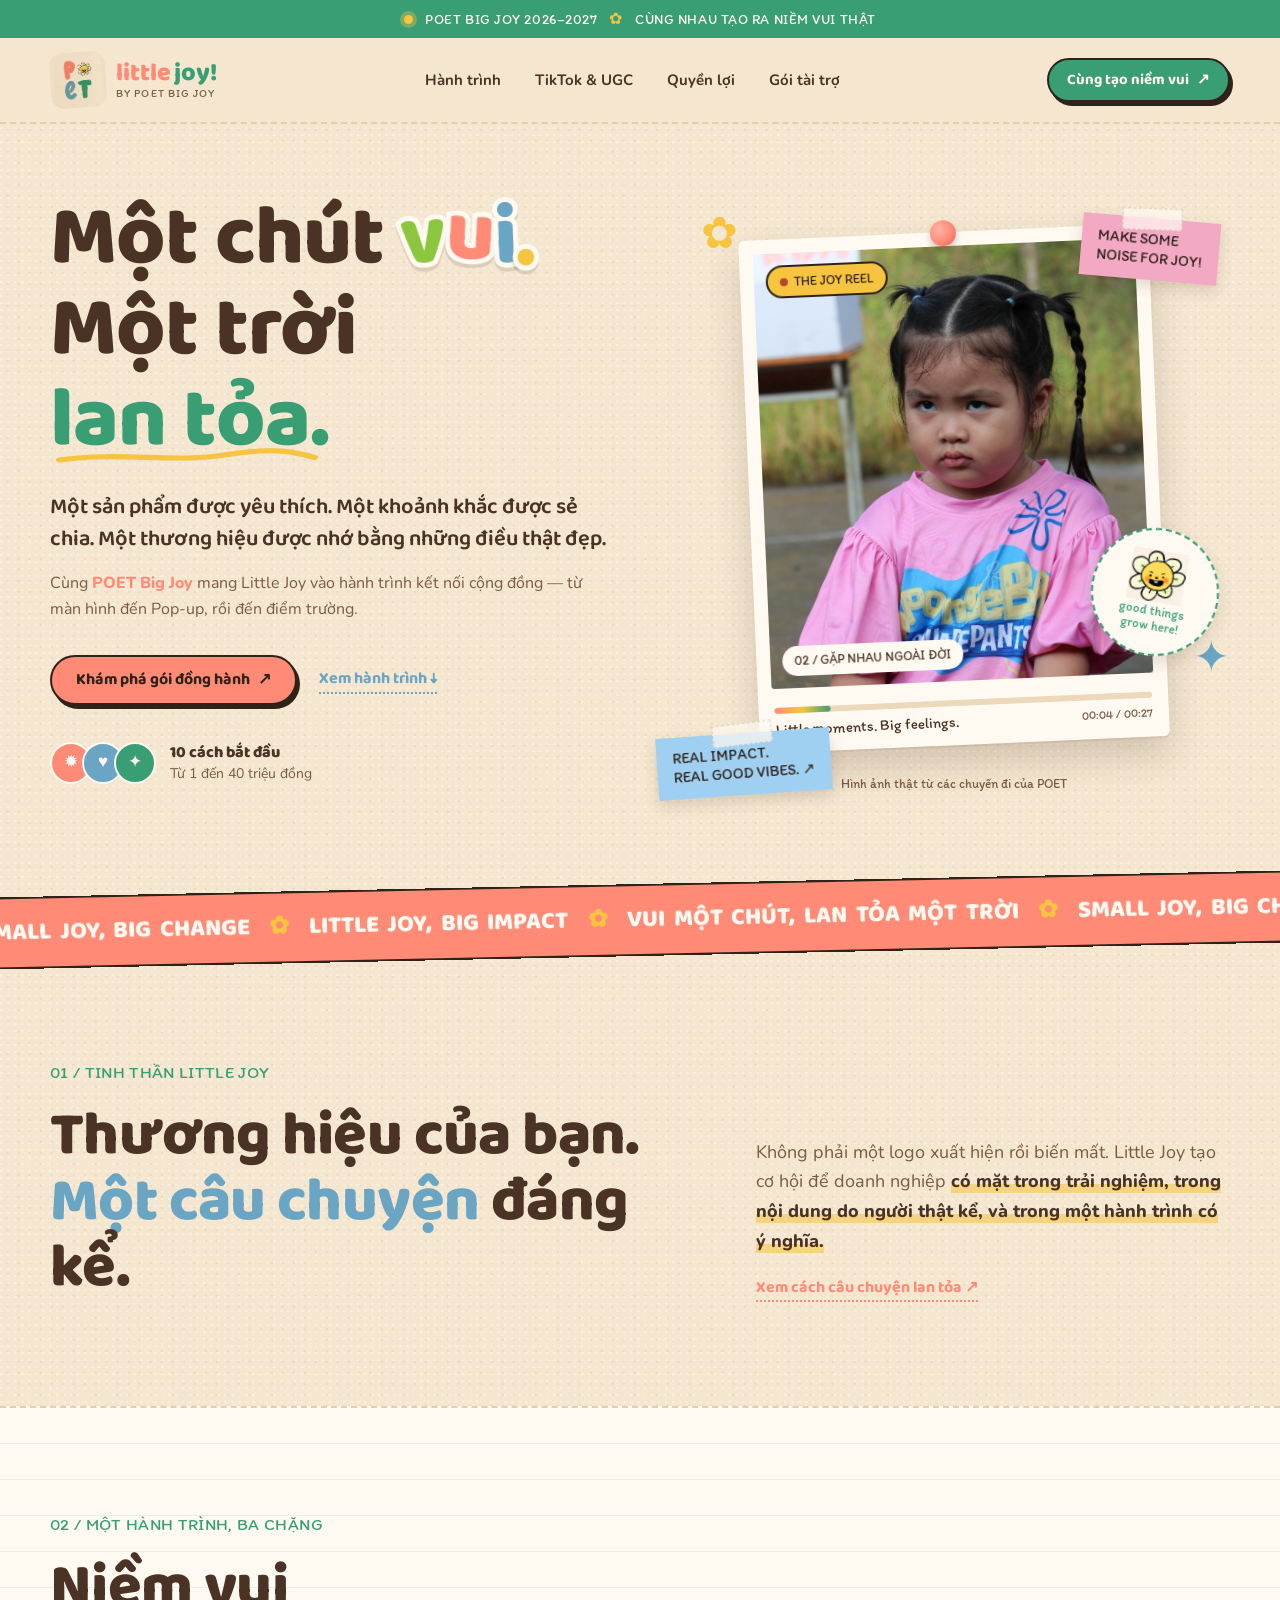
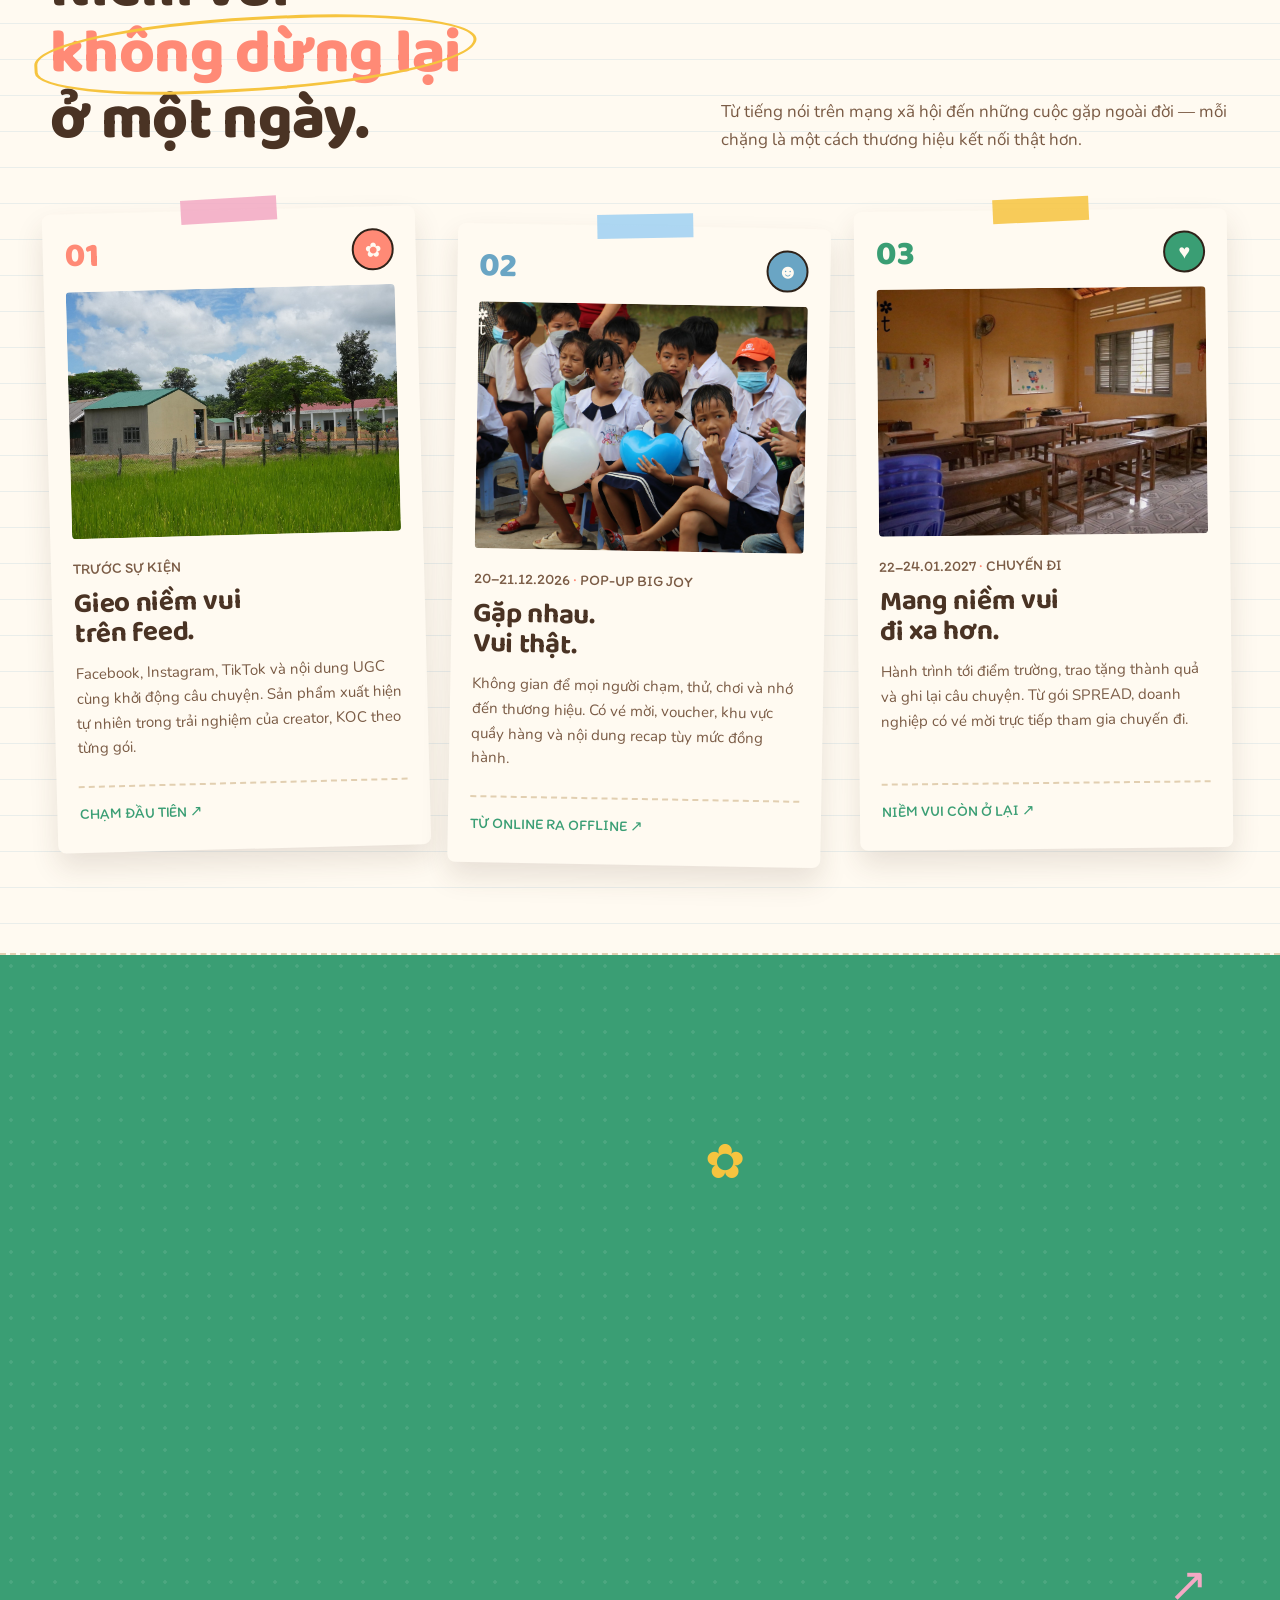
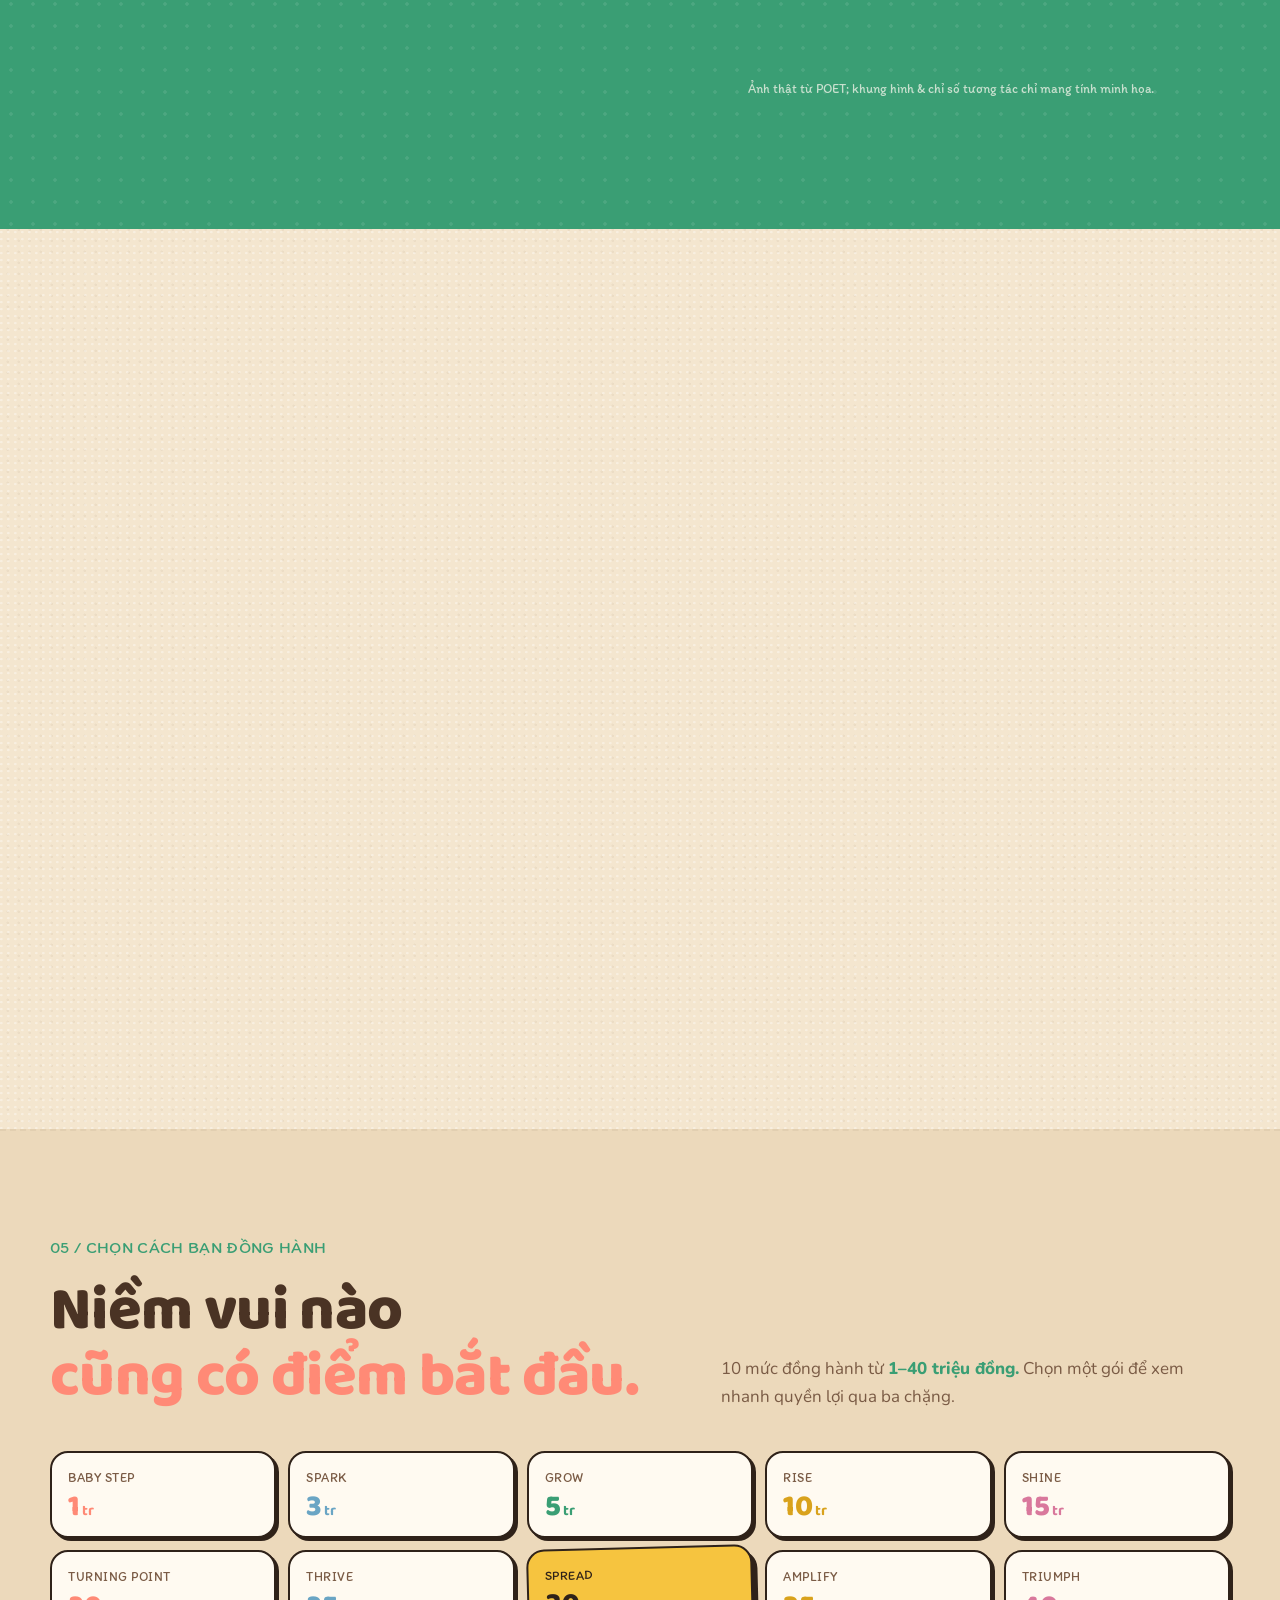
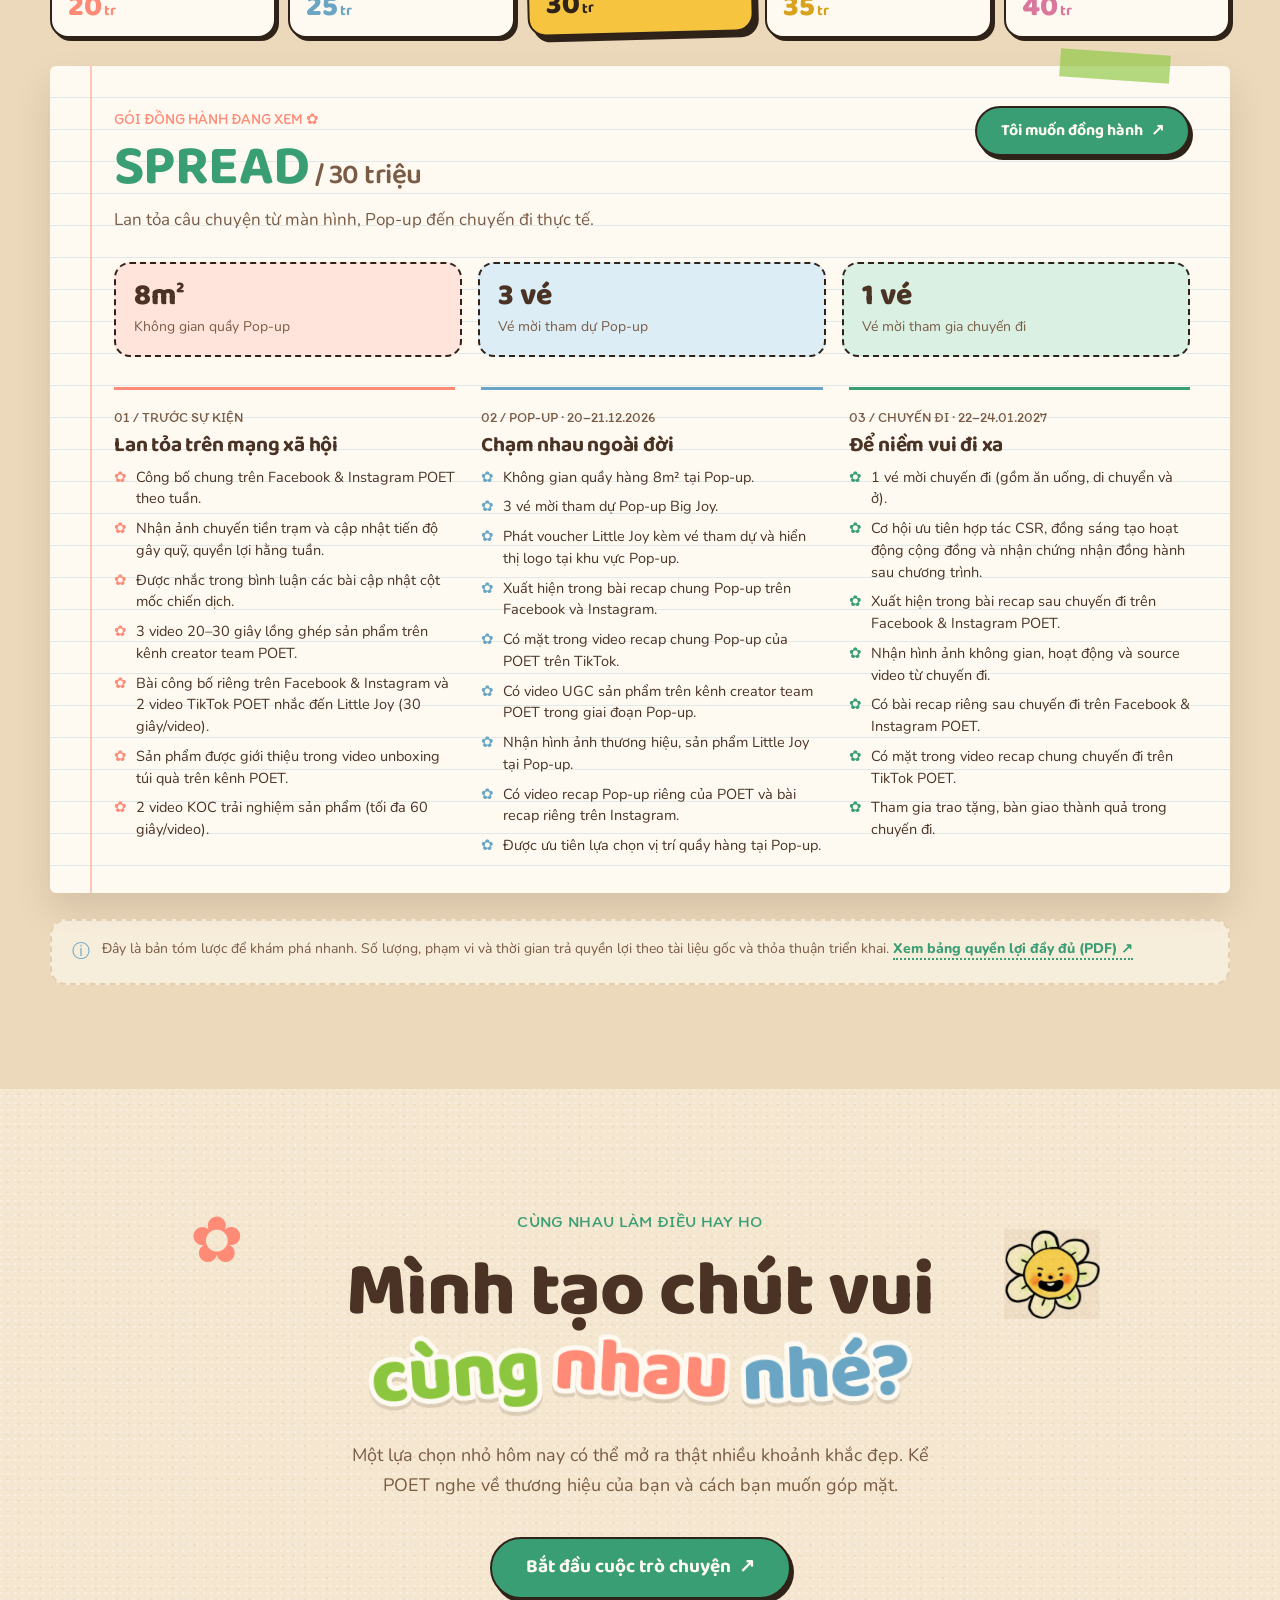
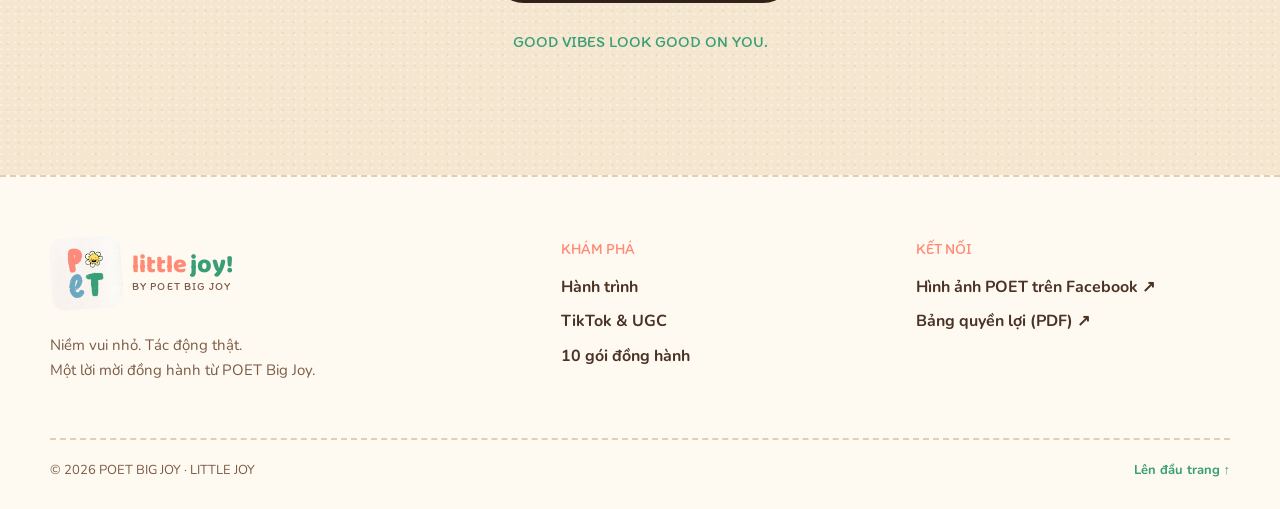
==== commit 37b066b1: "Implement dynamic ticker functionality and update styles for improved performance" ====
--- a/index.html
+++ b/index.html
@@ -70,7 +70,7 @@
       </div>
     </section>
 
-    <div class="ticker" aria-hidden="true"><div class="ticker-inner">SMALL JOY, BIG CHANGE <span>✿</span> LITTLE JOY, BIG IMPACT <span>✿</span> VUI MỘT CHÚT, LAN TỎA MỘT TRỜI <span>✿</span> SMALL JOY, BIG CHANGE <span>✿</span> LITTLE JOY, BIG IMPACT <span>✿</span> VUI MỘT CHÚT, LAN TỎA MỘT TRỜI <span>✿</span></div></div>
+    <div class="ticker" aria-hidden="true"><div class="ticker-inner"><div class="ticker-group">SMALL JOY, BIG CHANGE <span>✿</span> LITTLE JOY, BIG IMPACT <span>✿</span> VUI MỘT CHÚT, LAN TỎA MỘT TRỜI <span>✿</span></div></div></div>
 
     <section class="intro section-pad container" aria-labelledby="intro-title">
       <div class="section-kicker">01 / TINH THẦN LITTLE JOY</div>
--- a/style.css
+++ b/style.css
@@ -259,8 +259,9 @@
 .visual-disclaimer { position: absolute; bottom: -6px; left: 50%; transform: translateX(-50%); white-space: nowrap; font-family: var(--hand); font-size: 13px; color: var(--ink-soft); }
 
 .ticker { overflow: hidden; background: var(--coral); border-block: 2.5px solid var(--outline); padding: 14px 0; transform: rotate(-1.2deg); margin-inline: -20px; }
-.ticker-inner { display: inline-flex; gap: 26px; white-space: nowrap; font-family: var(--display); font-weight: 800; font-size: 24px; color: var(--card); animation: ticker 32s linear infinite; }
-.ticker-inner span { color: var(--yellow); }
+.ticker-inner { display: flex; width: max-content; white-space: nowrap; font-family: var(--display); font-weight: 800; font-size: 24px; color: var(--card); animation: ticker var(--ticker-duration, 32s) linear infinite; will-change: transform; }
+.ticker-group { flex-shrink: 0; padding-right: .35em; word-spacing: .15em; }
+.ticker-inner span { color: var(--yellow); margin-inline: .45em; }
 @keyframes ticker { to { transform: translateX(-50%); } }
 
 .intro-grid { display: grid; grid-template-columns: 1.15fr .85fr; gap: 64px; align-items: end; }
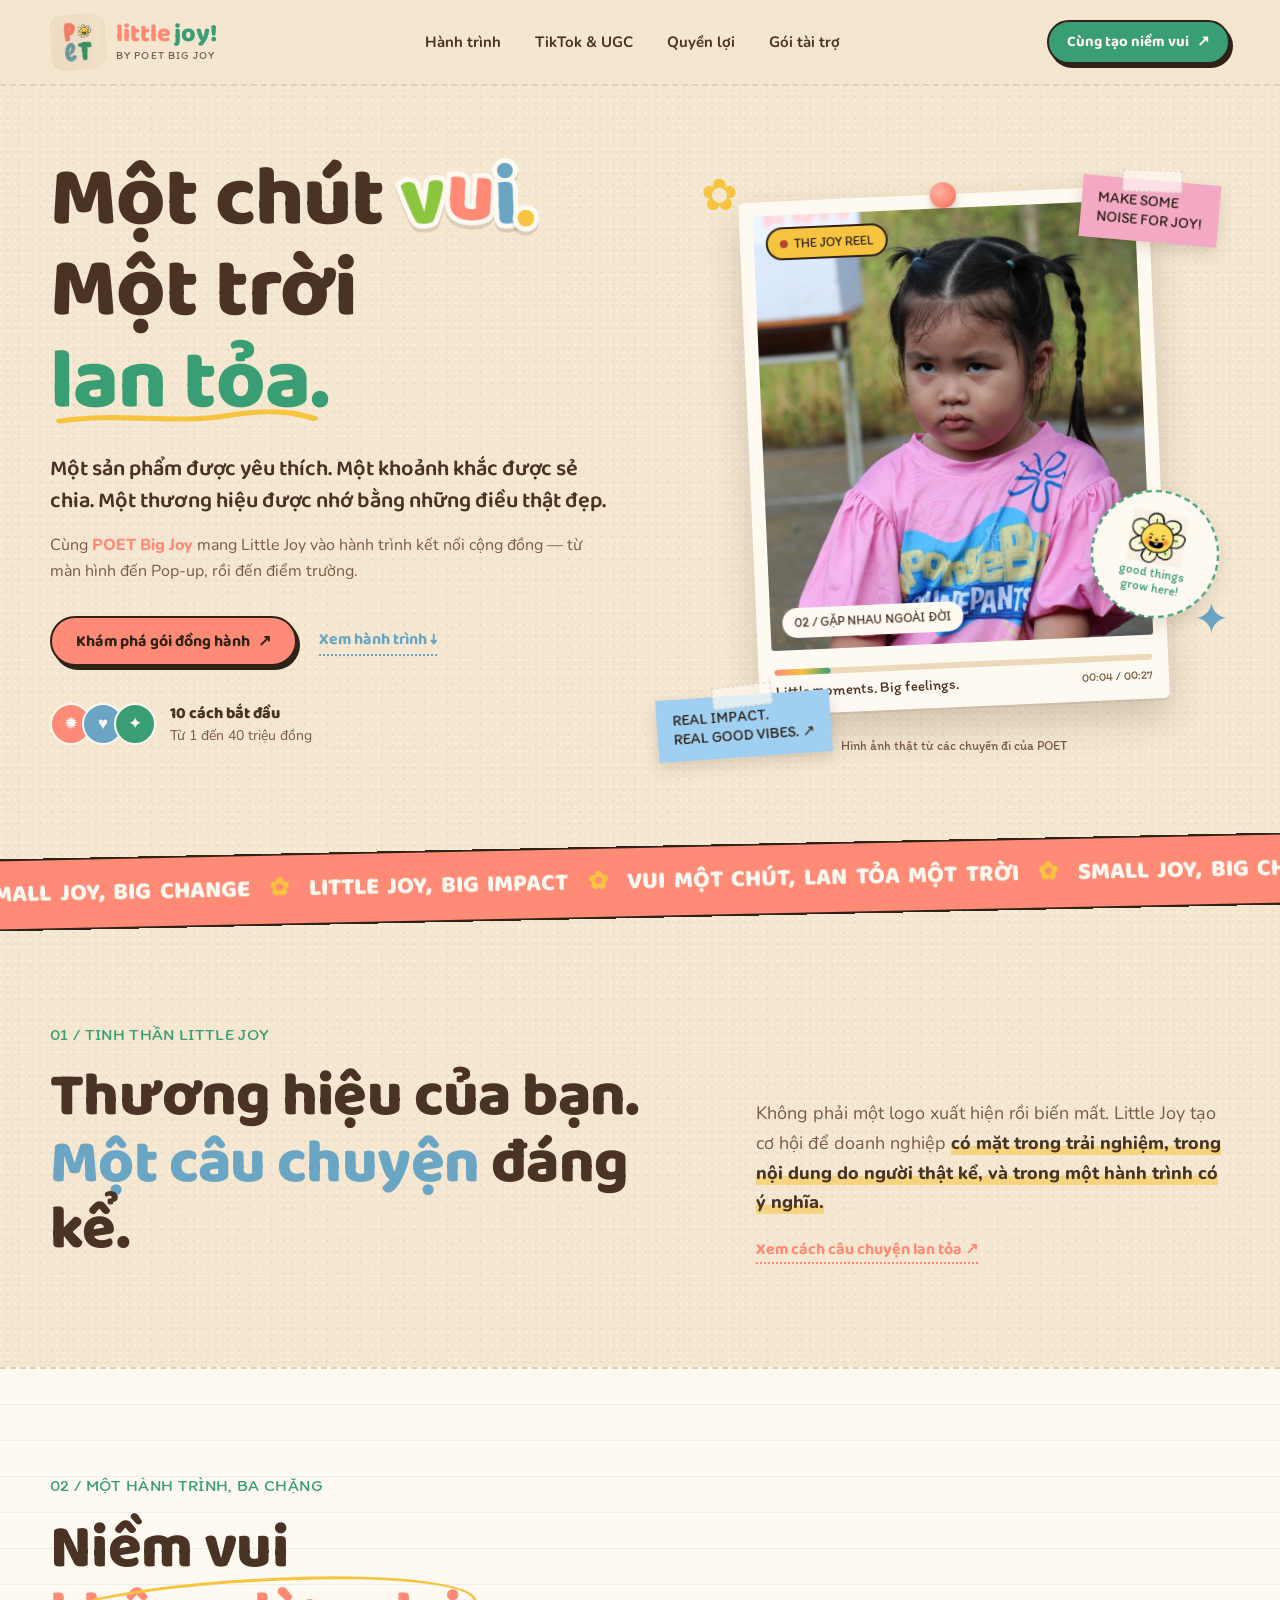
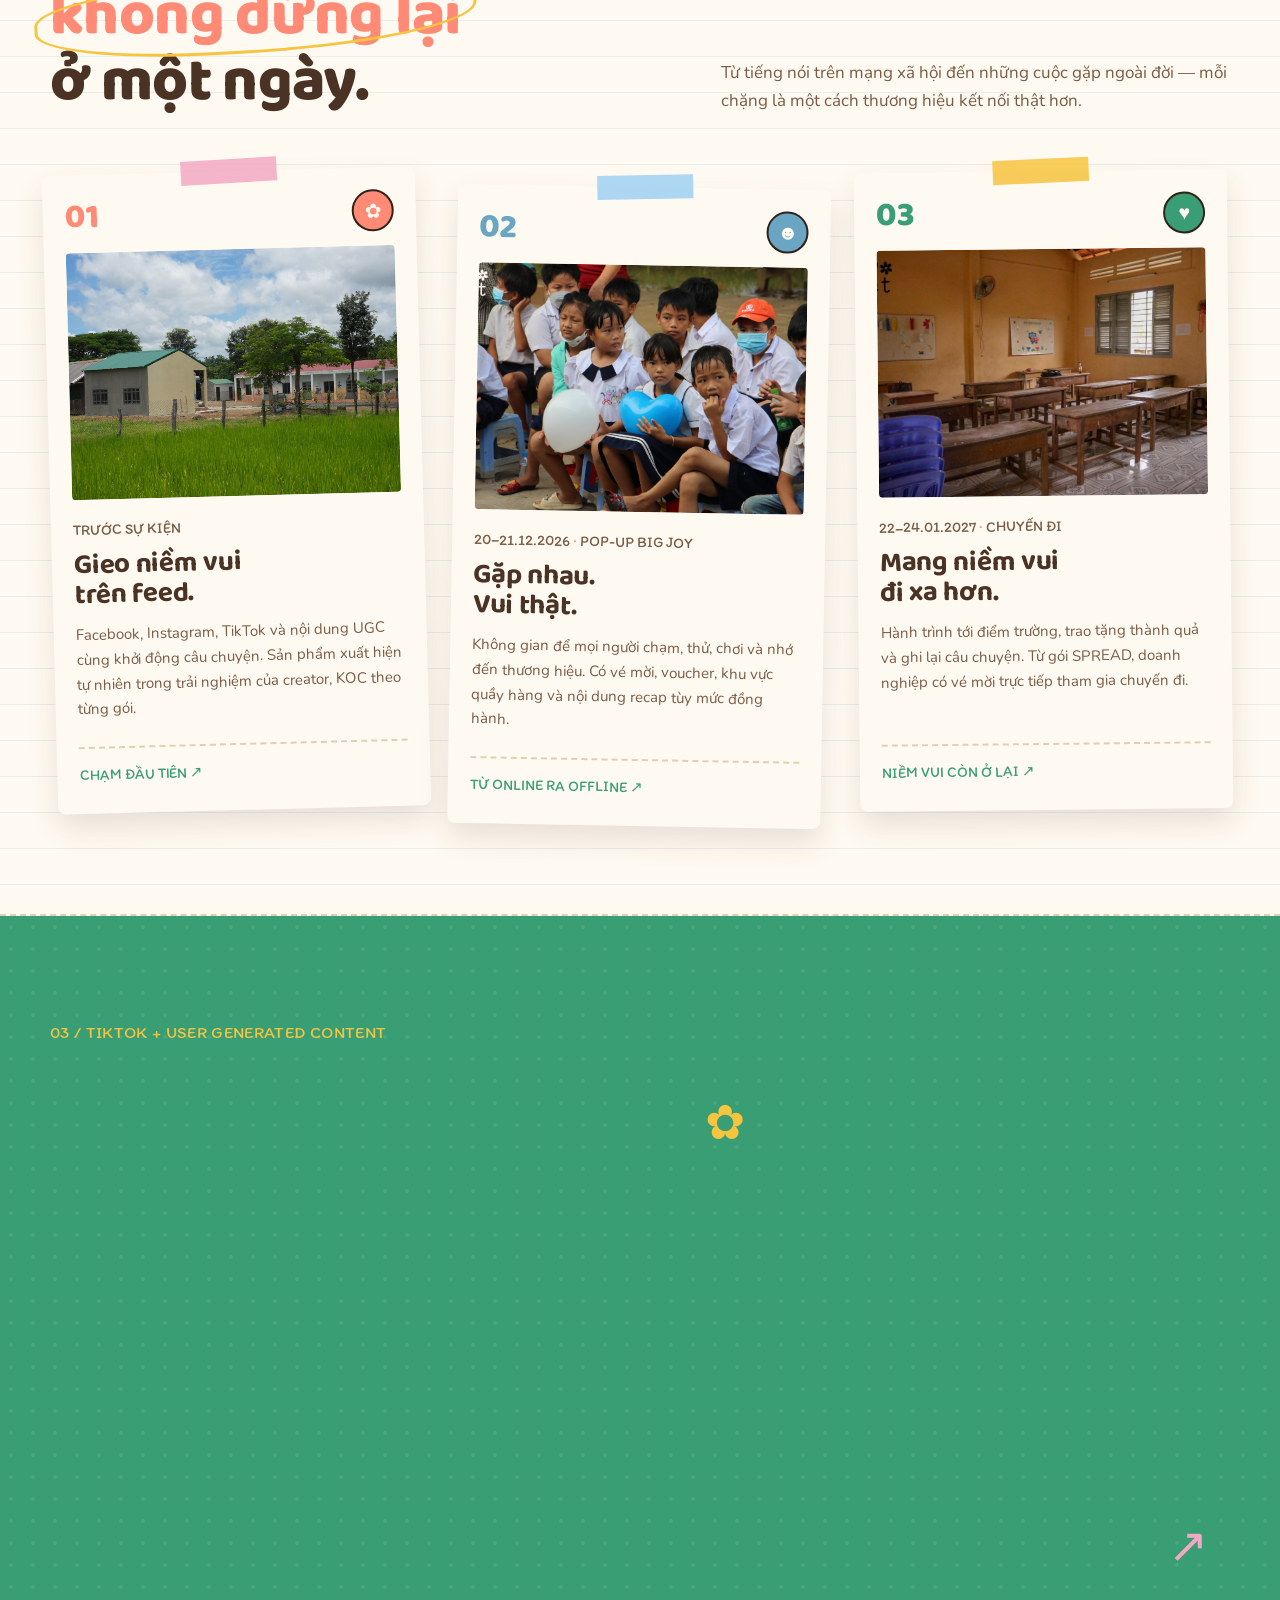
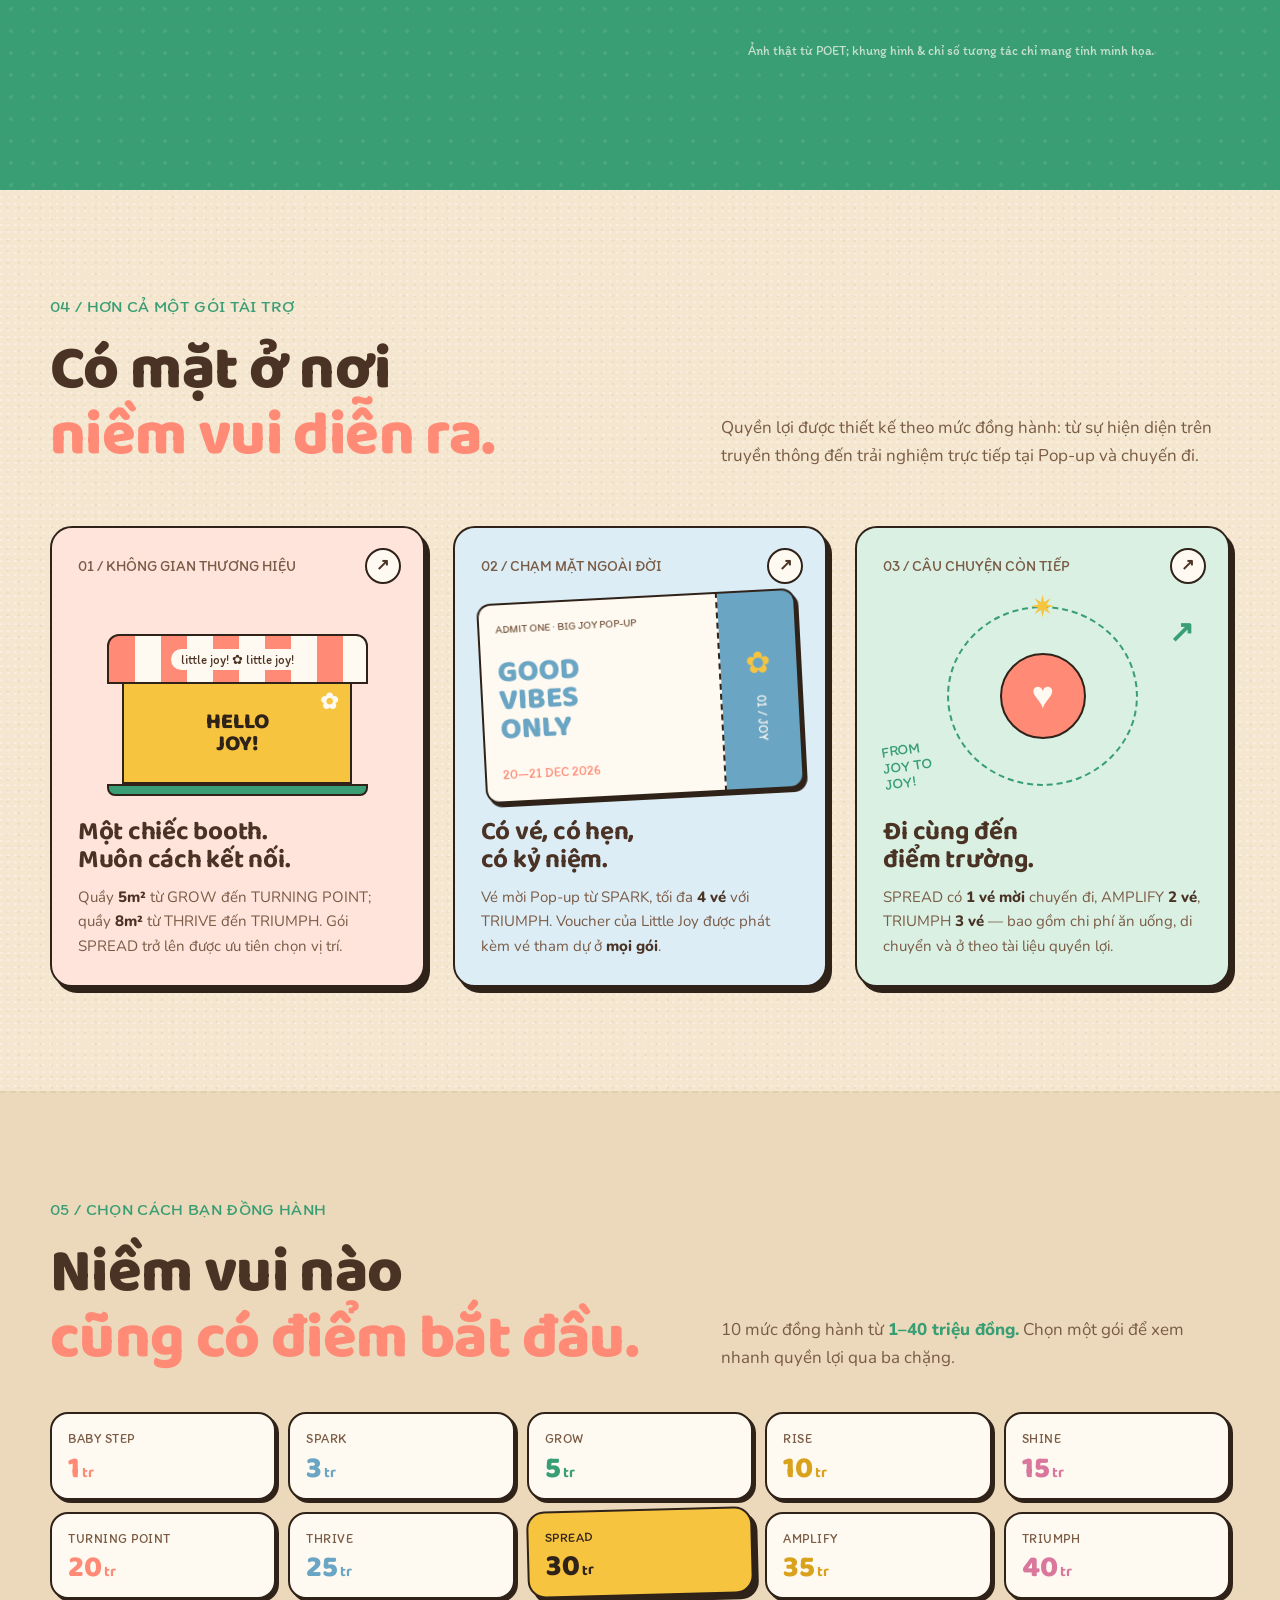
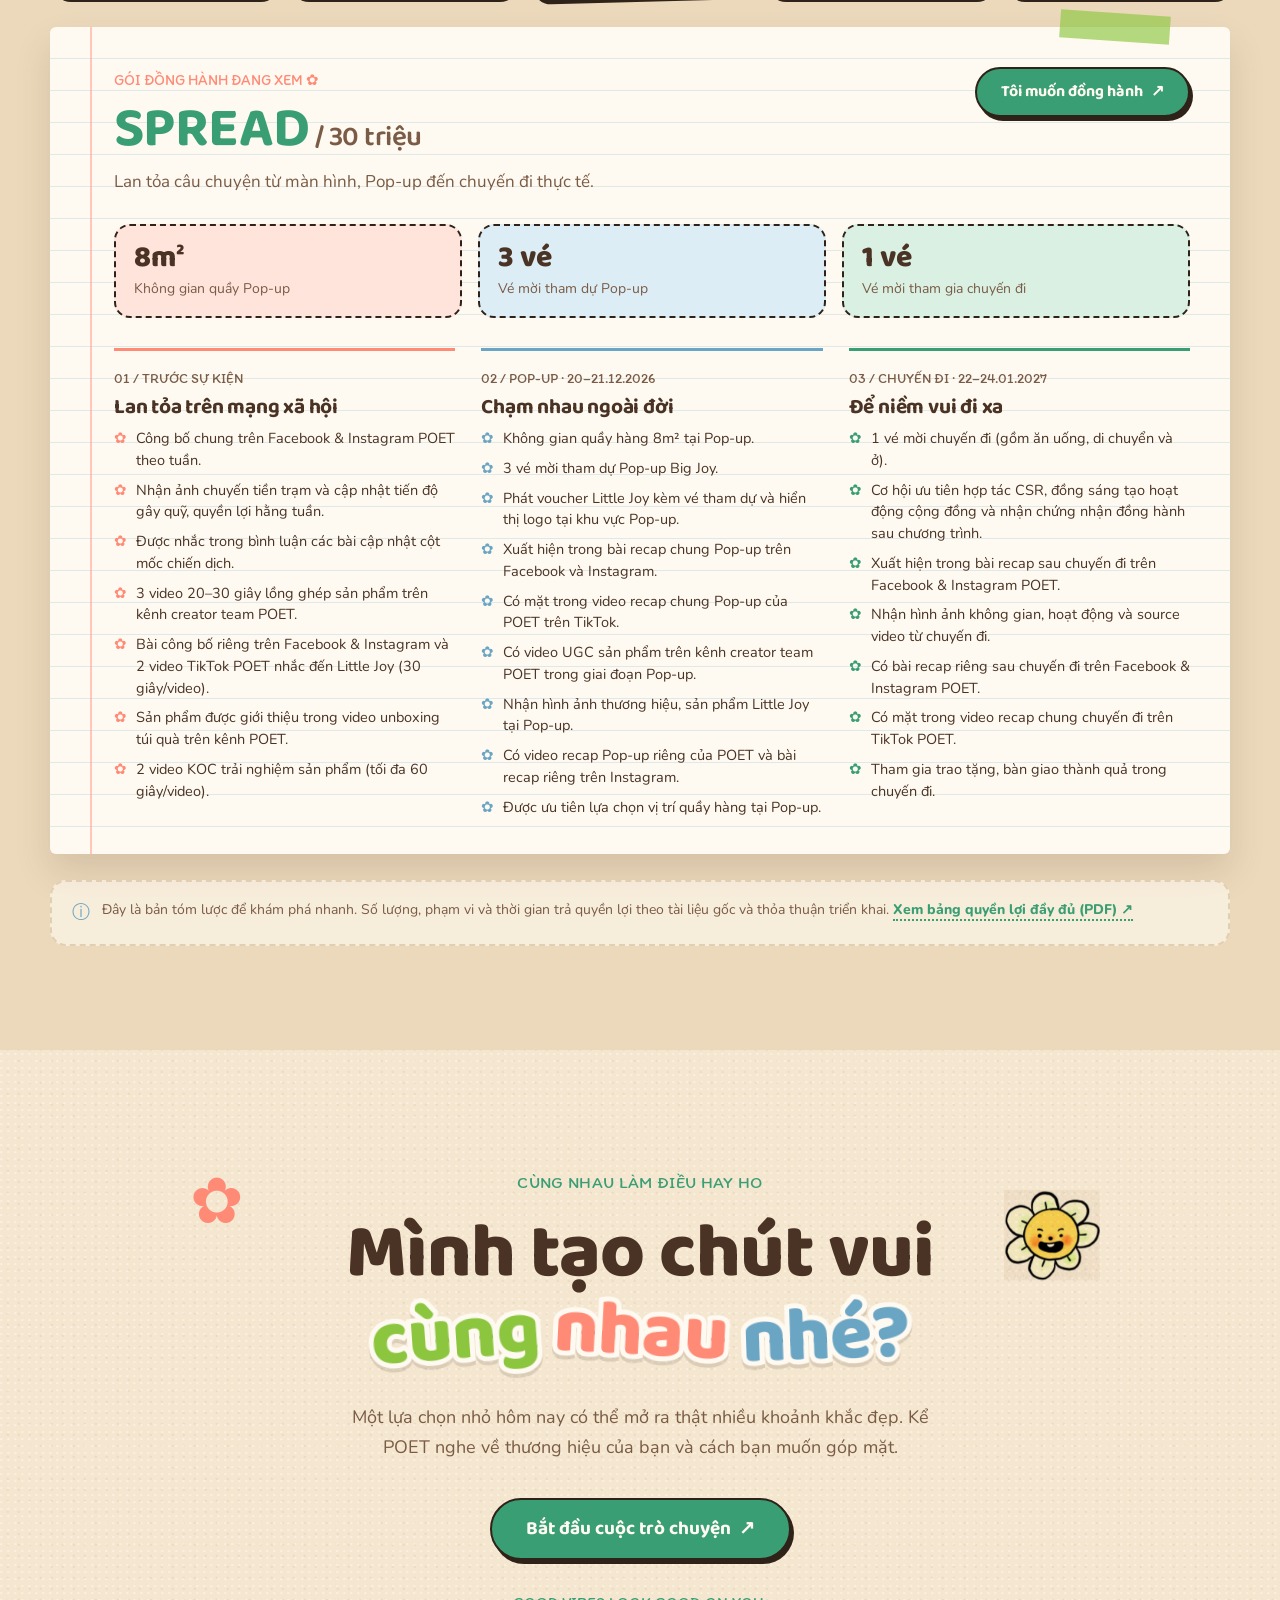
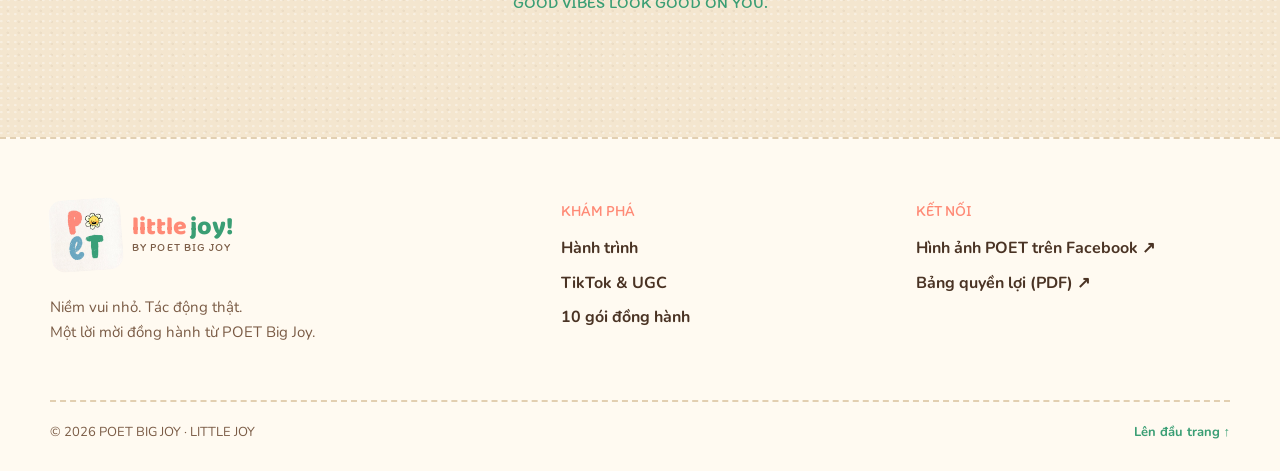
==== commit dc9f361c: "Enhance package picker functionality and improve mobile responsiveness" ====
--- a/index.html
+++ b/index.html
@@ -4,6 +4,8 @@
   <meta charset="utf-8">
   <meta name="viewport" content="width=device-width, initial-scale=1">
   <meta name="theme-color" content="#f4e6cf">
+  <meta name="color-scheme" content="only light">
+  <meta name="supported-color-schemes" content="light">
   <meta name="description" content="Little Joy by POET Big Joy: cùng doanh nghiệp biến một chút niềm vui thành hành trình sẻ chia. Khám phá 10 gói đồng hành từ 1 đến 40 triệu đồng.">
   <title>Little Joy — Một chút vui, một trời lan tỏa | POET Big Joy</title>
   <link rel="icon" type="image/jpeg" href="assets/logo/1555047679990943.jpg">
@@ -16,7 +18,7 @@
 </head>
 <body>
   <a class="skip-link" href="#main">Bỏ qua điều hướng</a>
-  <div class="announcement"><span class="announcement-dot" aria-hidden="true"></span> POET BIG JOY 2026–2027 <span class="announcement-star" aria-hidden="true">✿</span> CÙNG NHAU TẠO RA NIỀM VUI THẬT</div>
+  <!-- <div class="announcement"><span class="announcement-dot" aria-hidden="true"></span> POET BIG JOY 2026–2027 <span class="announcement-star" aria-hidden="true">✿</span> CÙNG NHAU TẠO RA NIỀM VUI THẬT</div> -->
   <header class="site-header" id="top">
     <div class="container header-inner">
       <a class="brand" href="#top" aria-label="Little Joy by POET, về đầu trang">
@@ -129,6 +131,11 @@
           <div class="detail-head"><div><span class="detail-eyebrow">GÓI ĐỒNG HÀNH ĐANG XEM <span aria-hidden="true">✿</span></span><h3 id="detail-name">SPREAD<span> / 30 triệu</span></h3><p id="detail-description">Lan tỏa câu chuyện từ màn hình, Pop-up đến chuyến đi thực tế.</p></div><a class="button button-dark detail-cta" href="#lien-he">Tôi muốn đồng hành <span aria-hidden="true">↗</span></a></div>
           <div class="detail-highlights" id="detail-highlights"></div>
           <div class="detail-phases" id="detail-phases"></div>
+          <div class="phase-nav" aria-label="Chuyển chặng quyền lợi">
+            <button class="phase-arrow" type="button" data-dir="-1" aria-label="Chặng trước">←</button>
+            <div class="phase-status" aria-live="polite"><span class="phase-dots" aria-hidden="true"><i></i><i></i><i></i></span><span class="phase-label">Chặng 1/3 · vuốt để xem</span></div>
+            <button class="phase-arrow" type="button" data-dir="1" aria-label="Chặng tiếp theo">→</button>
+          </div>
         </div>
         <div class="package-note"><span aria-hidden="true">ⓘ</span><p>Đây là bản tóm lược để khám phá nhanh. Số lượng, phạm vi và thời gian trả quyền lợi theo tài liệu gốc và thỏa thuận triển khai. <a href="docs/quyen-loi-big-joy-little-joy.pdf" target="_blank" rel="noopener">Xem bảng quyền lợi đầy đủ (PDF) ↗</a></p></div>
       </div>
--- a/style.css
+++ b/style.css
@@ -22,9 +22,13 @@
 }
 
 * { box-sizing: border-box; }
-html { scroll-behavior: smooth; }
+:root { color-scheme: only light; }
+html { scroll-behavior: smooth; overflow-x: hidden; overflow-x: clip; background-color: #f4e6cf; -webkit-text-size-adjust: 100%; }
+html, body { max-width: 100%; }
+main, footer { overflow-x: clip; }
 body {
   margin: 0;
+  position: relative;
   background-color: var(--paper);
   background-image:
     radial-gradient(circle at 20% 30%, rgba(255, 255, 255, .35) 0 1px, transparent 1.5px),
@@ -34,7 +38,7 @@
   font-family: var(--font);
   font-size: 16px;
   line-height: 1.65;
-  overflow-x: hidden;
+  overflow-x: clip;
 }
 button, a { -webkit-tap-highlight-color: transparent; }
 button { font: inherit; cursor: pointer; }
@@ -494,6 +498,8 @@
 .highlight, .phase li { transition: transform .2s; }
 .highlight:hover { transform: translateY(-3px) rotate(-1deg); }
 
+.phase-nav, .phase-hint { display: none; }
+
 @media (max-width: 980px) {
   .desktop-nav, .header-cta { display: none; }
   .menu-toggle { display: block; }
@@ -520,10 +526,100 @@
   .joy-seal .daisy { --s: 44px; }
   .note-bottom { left: 0; }
   .ugc-visual { min-height: 460px; }
-  .package-picker { grid-template-columns: repeat(2, 1fr); }
-  .package-detail { padding: 32px 20px 28px 44px; background-image: linear-gradient(90deg, transparent 24px, rgba(255, 138, 118, .45) 24px 26px, transparent 26px), repeating-linear-gradient(transparent 0 31px, rgba(106, 165, 196, .2) 31px 32px); }
-  .detail-head { flex-direction: column; }
-  .detail-highlights { grid-template-columns: 1fr; }
+  .package-picker {
+    position: sticky;
+    top: 72px;
+    z-index: 10;
+    display: flex;
+    gap: 10px;
+    margin: 0 -20px 20px;
+    padding: 8px 20px 10px;
+    overflow-x: auto;
+    overscroll-behavior-x: contain;
+    scroll-snap-type: x proximity;
+    scroll-padding-inline: 20px;
+    scrollbar-width: none;
+    background: rgba(236, 217, 187, .94);
+    backdrop-filter: blur(8px);
+    border-bottom: 2px dashed var(--line);
+    -webkit-mask-image: linear-gradient(90deg, transparent 0, #000 16px, #000 calc(100% - 28px), transparent);
+    mask-image: linear-gradient(90deg, transparent 0, #000 16px, #000 calc(100% - 28px), transparent);
+  }
+  .package-picker::-webkit-scrollbar { display: none; }
+  .package-option { flex: 0 0 auto; min-width: 92px; padding: 6px 12px; gap: 0; border-radius: 14px; scroll-snap-align: center; box-shadow: 2px 2px 0 var(--outline); }
+  .package-option span { font-size: 11px; }
+  .package-option strong { font-size: 20px; }
+  .package-option[aria-pressed="true"] { transform: translateY(-2px) rotate(-1deg); box-shadow: 3px 3px 0 var(--outline); }
+  .package-option.reveal { opacity: 1; translate: none; }
+  .packages-top { margin-bottom: 24px; }
+  .package-detail {
+    display: flex;
+    flex-direction: column;
+    gap: 10px;
+    padding: 16px 16px 16px 34px;
+    background-image: linear-gradient(90deg, transparent 20px, rgba(255, 138, 118, .45) 20px 22px, transparent 22px), repeating-linear-gradient(transparent 0 31px, rgba(106, 165, 196, .2) 31px 32px);
+  }
+  .package-detail::before { top: -10px; right: 30px; width: 80px; height: 22px; }
+  .detail-head { display: contents; }
+  .detail-eyebrow { display: none; }
+  .detail-head h3 { font-size: 32px; margin: 0 0 2px; }
+  .detail-head p { font-size: 14px; line-height: 1.4; }
+  .detail-highlights { grid-template-columns: repeat(3, 1fr); gap: 8px; margin: 0; }
+  .highlight { padding: 5px 6px; border-radius: 12px; text-align: center; gap: 0; }
+  .highlight strong { font-size: 17px; }
+  .highlight span { font-size: 11px; line-height: 1.25; }
+  .detail-phases {
+    position: relative;
+    display: flex;
+    gap: 10px;
+    padding: 2px 4px 4px 0;
+    overflow-x: auto;
+    scroll-snap-type: x mandatory;
+    overscroll-behavior-x: contain;
+    scrollbar-width: none;
+  }
+  .detail-phases::-webkit-scrollbar { display: none; }
+  .phase {
+    --phase-h: clamp(170px, calc(100vh - 470px), 480px);
+    flex: 0 0 90%;
+    height: var(--phase-h);
+    display: flex;
+    flex-direction: column;
+    scroll-snap-align: start;
+    scroll-snap-stop: always;
+    padding: 10px 14px 0;
+    border: 2px solid var(--outline);
+    border-top-width: 6px;
+    border-radius: 16px;
+    background: var(--card);
+    box-shadow: 3px 3px 0 rgba(47, 34, 25, .85);
+  }
+  @supports (height: 100svh) { .phase { --phase-h: clamp(170px, calc(100svh - 470px), 480px); } }
+  .phase:nth-child(n) { border-color: var(--outline); }
+  .phase:nth-child(1) { border-top-color: var(--coral); }
+  .phase:nth-child(2) { border-top-color: var(--blue); }
+  .phase:nth-child(3) { border-top-color: var(--green); }
+  .phase-number { font-size: 12px; }
+  .phase h4 { font-size: 17px; margin: 2px 0 8px; }
+  .phase ul { flex: 1; gap: 5px; overflow-y: auto; overscroll-behavior: contain; padding-bottom: 14px; scrollbar-width: thin; }
+  .phase.has-more ul { -webkit-mask-image: linear-gradient(#000 calc(100% - 36px), transparent); mask-image: linear-gradient(#000 calc(100% - 36px), transparent); }
+  .phase li { font-size: 13px; line-height: 1.4; padding-left: 18px; }
+  .phase-nav { order: 3; display: flex; align-items: center; justify-content: space-between; gap: 8px; }
+  .phase-arrow { flex-shrink: 0; width: 36px; height: 36px; display: grid; place-items: center; border-radius: 50%; border: 2px solid var(--outline); background: var(--yellow); color: var(--outline); font-weight: 800; box-shadow: 2px 2px 0 var(--outline); transition: opacity .2s, transform .15s; }
+  .phase-arrow:active { transform: translate(1px, 1px); box-shadow: none; }
+  .phase-arrow:disabled { opacity: .3; box-shadow: none; cursor: default; }
+  .phase-arrow:not(:disabled) { animation: nudge 1.8s ease-in-out infinite; }
+  .phase-arrow[data-dir="-1"]:not(:disabled) { animation-name: nudge-left; }
+  .phase-status { display: flex; flex-direction: column; align-items: center; gap: 4px; font-family: var(--hand); font-size: 13px; color: var(--ink-soft); }
+  .phase-dots { display: flex; gap: 6px; }
+  .phase-dots i { width: 8px; height: 8px; border-radius: 999px; background: var(--line); transition: width .25s, background .25s; }
+  .phase-dots i.is-active { width: 22px; }
+  .phase-dots i:nth-child(1).is-active { background: var(--coral); }
+  .phase-dots i:nth-child(2).is-active { background: var(--blue); }
+  .phase-dots i:nth-child(3).is-active { background: var(--green); }
+  @keyframes nudge { 0%, 100% { translate: 0 0; } 50% { translate: 3px 0; } }
+  @keyframes nudge-left { 0%, 100% { translate: 0 0; } 50% { translate: -3px 0; } }
+  .detail-cta { order: 4; width: 100%; min-height: 46px; }
   .footer-main { grid-template-columns: 1fr; }
   .closing-deco { font-size: 40px; }
   .deco-right { --s: 64px; }
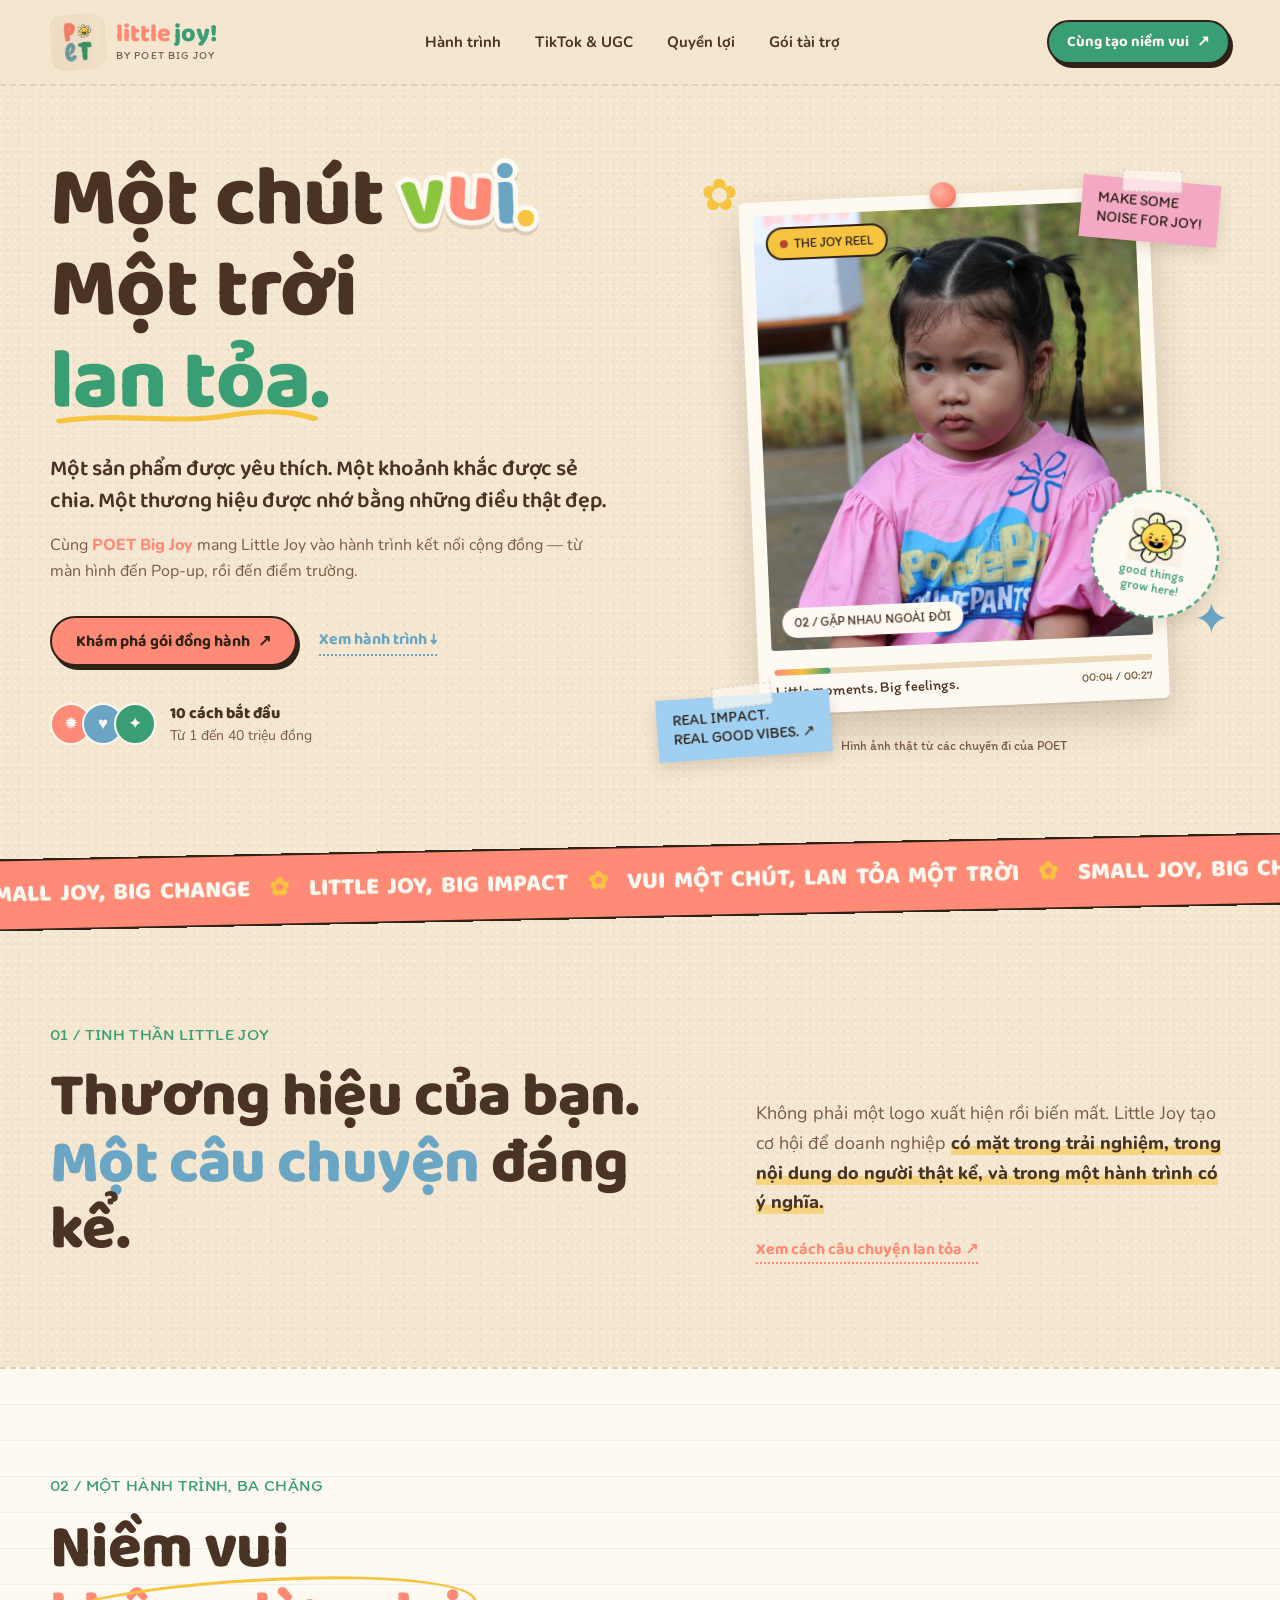
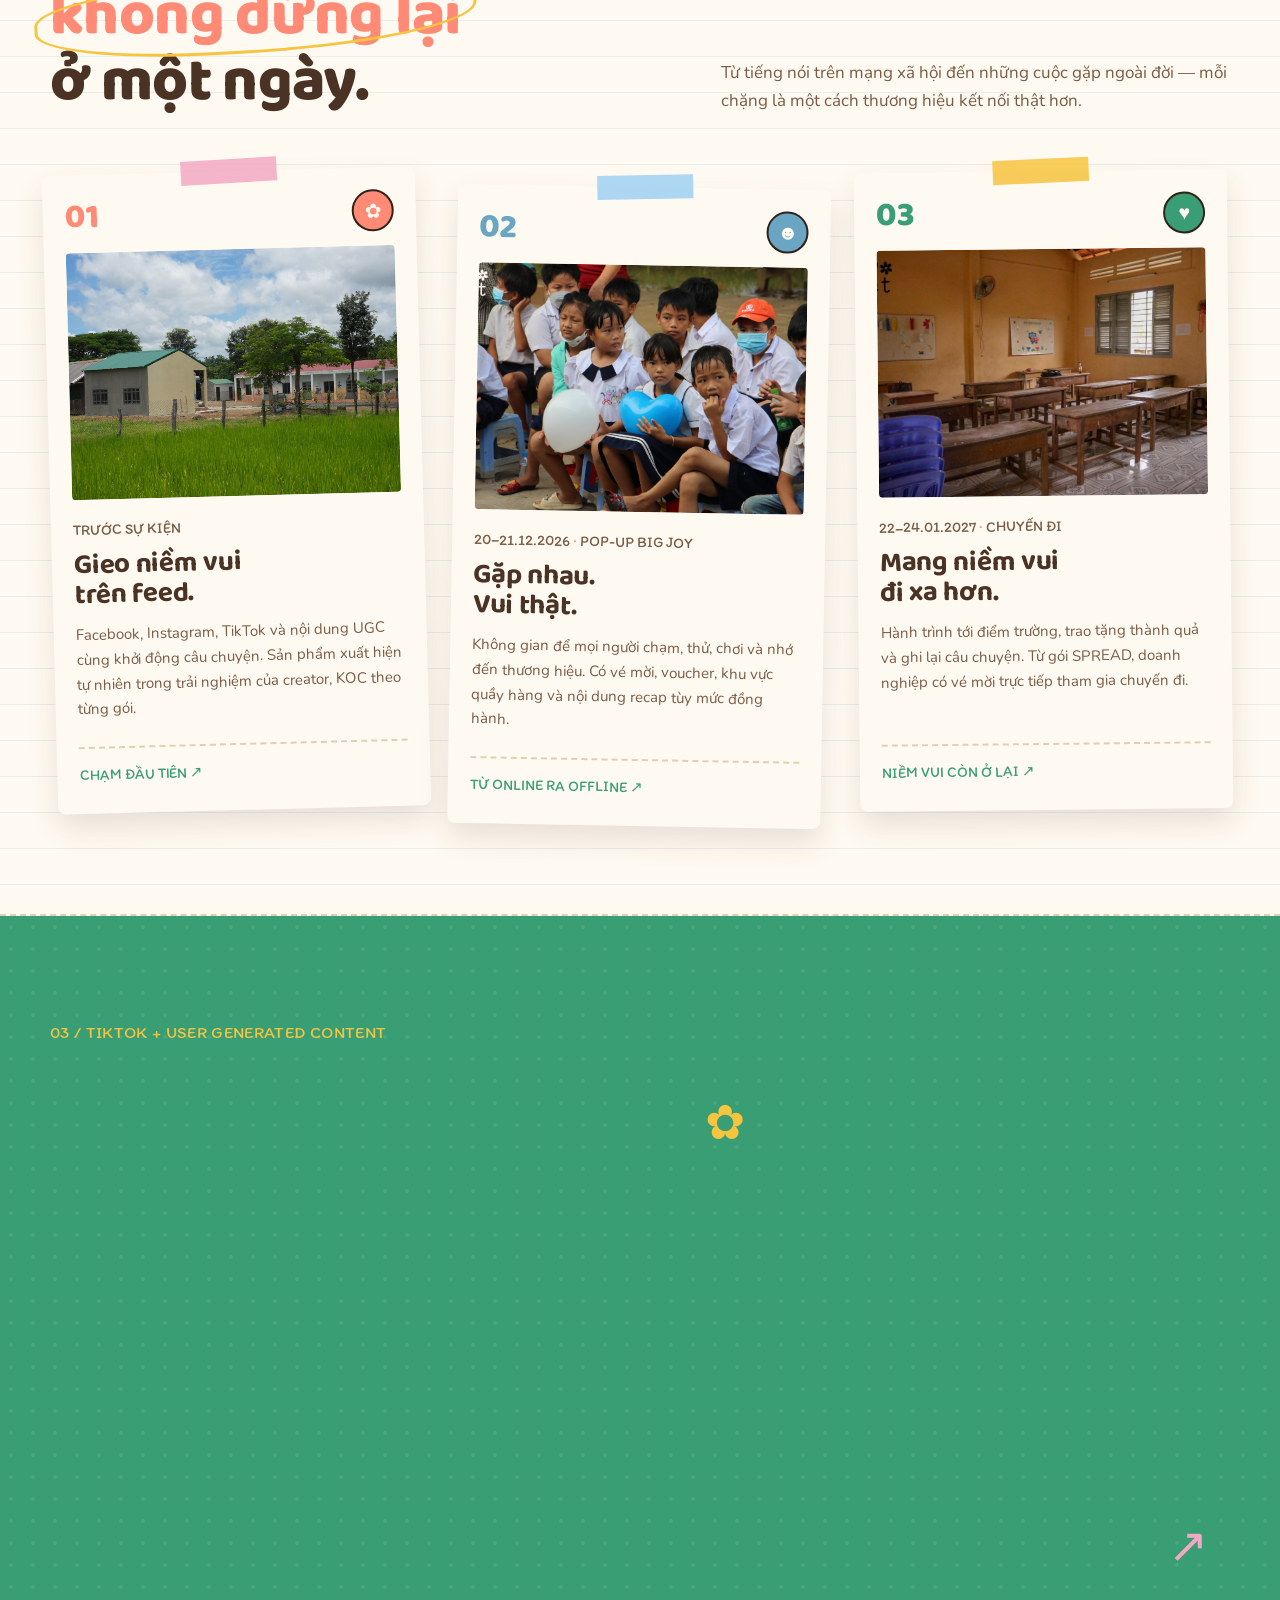
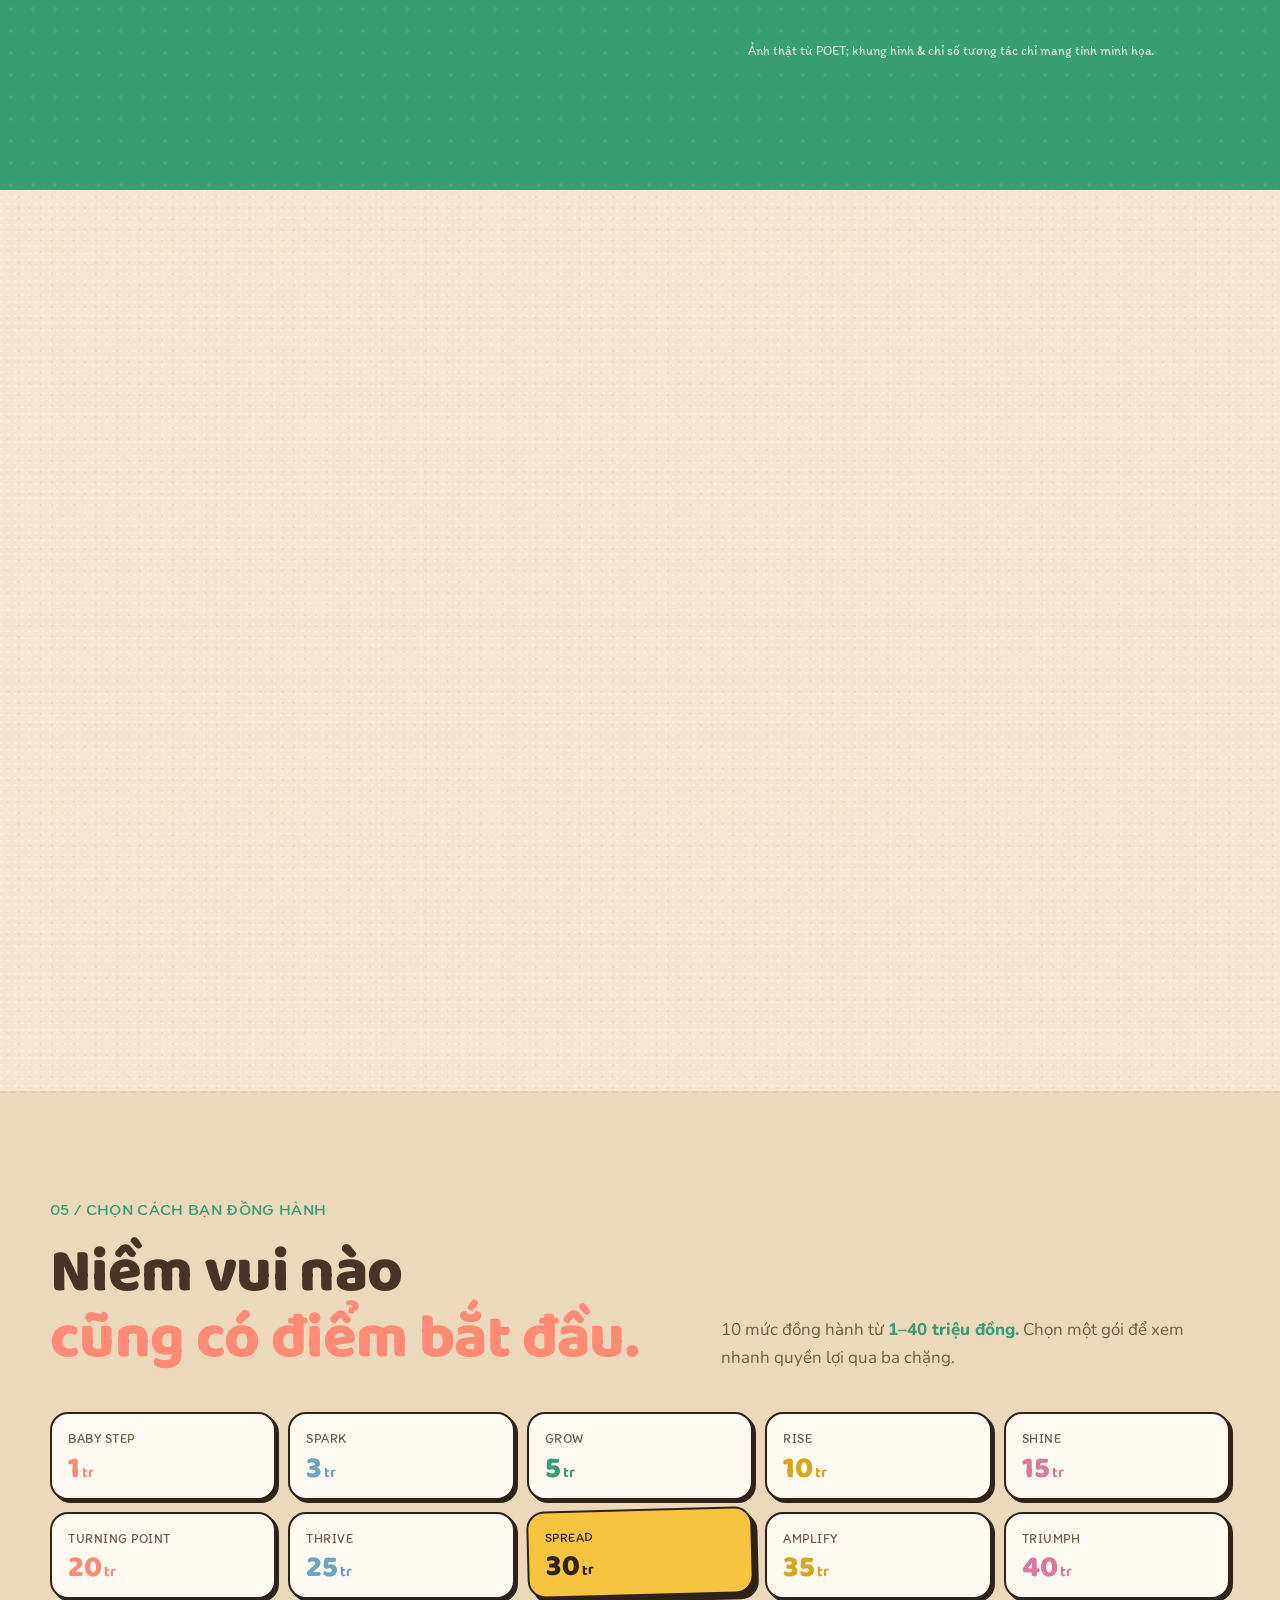
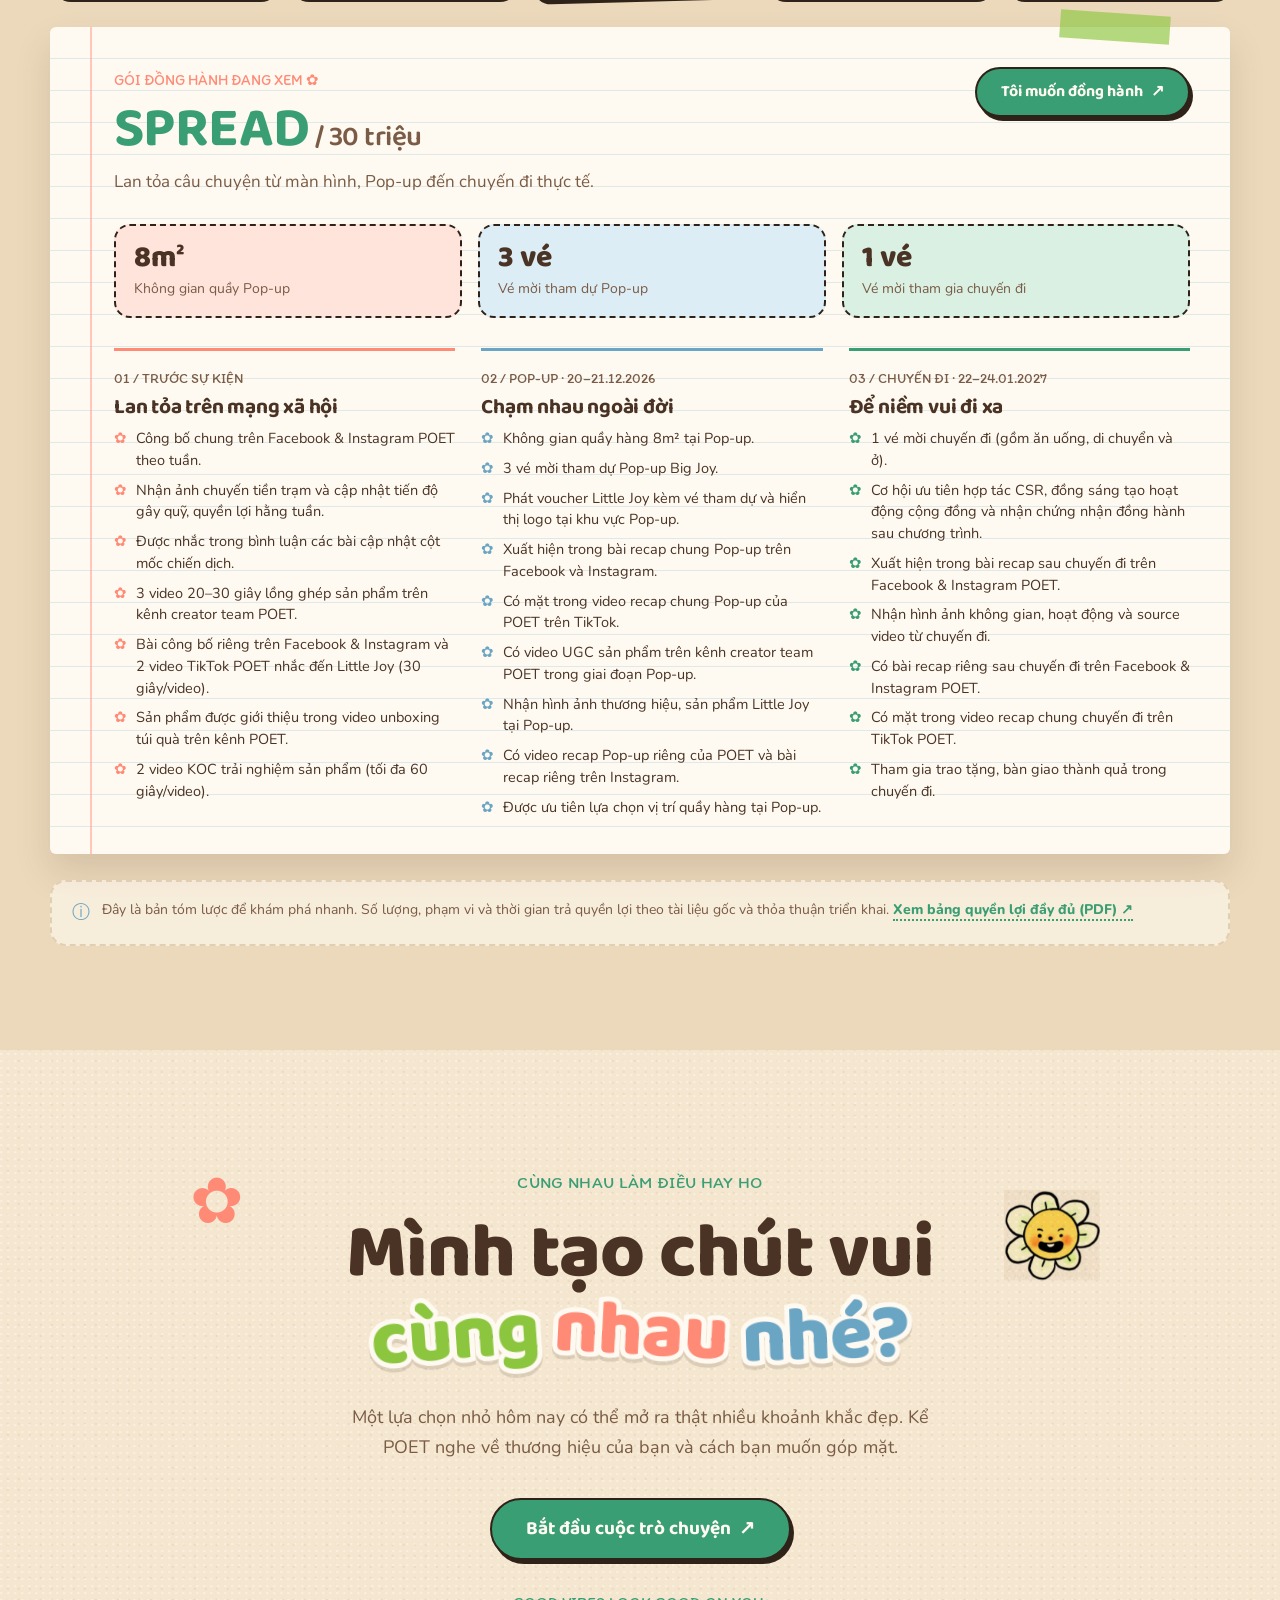
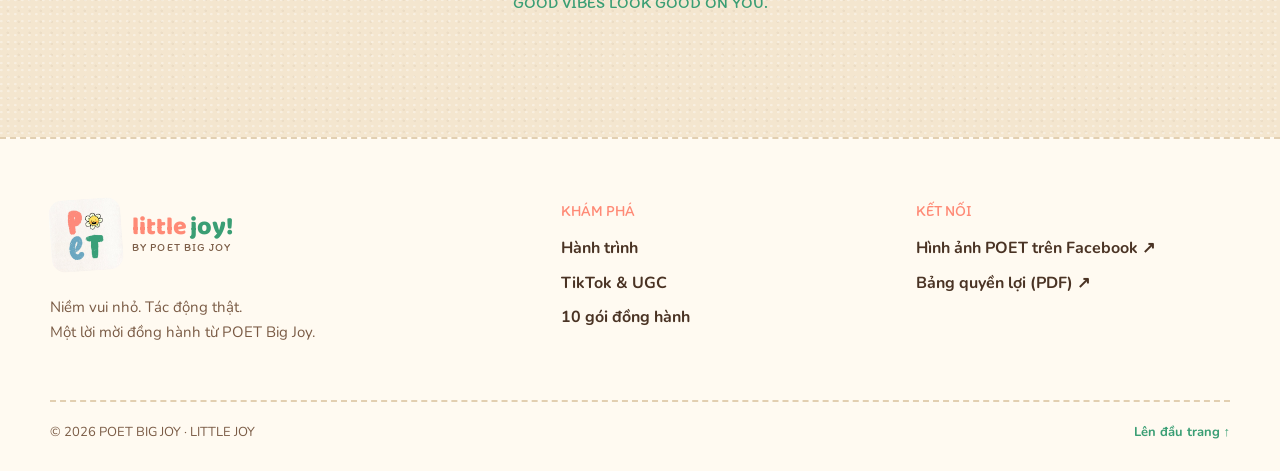
==== commit 9cd5e019: "Refactor HTML and CSS for improved color scheme handling and mobile responsiveness" ====
--- a/index.html
+++ b/index.html
@@ -1,11 +1,14 @@
 <!doctype html>
-<html lang="vi">
+<html lang="vi" style="color-scheme: light only; background-color: #f4e6cf">
 <head>
   <meta charset="utf-8">
   <meta name="viewport" content="width=device-width, initial-scale=1">
   <meta name="theme-color" content="#f4e6cf">
-  <meta name="color-scheme" content="only light">
+  <meta name="theme-color" content="#f4e6cf" media="(prefers-color-scheme: light)">
+  <meta name="theme-color" content="#f4e6cf" media="(prefers-color-scheme: dark)">
+  <meta name="color-scheme" content="light only">
   <meta name="supported-color-schemes" content="light">
+  <style>html,body{color-scheme:light only;background-color:#f4e6cf}</style>
   <meta name="description" content="Little Joy by POET Big Joy: cùng doanh nghiệp biến một chút niềm vui thành hành trình sẻ chia. Khám phá 10 gói đồng hành từ 1 đến 40 triệu đồng.">
   <title>Little Joy — Một chút vui, một trời lan tỏa | POET Big Joy</title>
   <link rel="icon" type="image/jpeg" href="assets/logo/1555047679990943.jpg">
--- a/style.css
+++ b/style.css
@@ -22,18 +22,31 @@
 }
 
 * { box-sizing: border-box; }
-:root { color-scheme: only light; }
-html { scroll-behavior: smooth; overflow-x: hidden; overflow-x: clip; background-color: #f4e6cf; -webkit-text-size-adjust: 100%; }
+:root { color-scheme: light; color-scheme: light only; }
+html {
+  scroll-behavior: smooth;
+  overflow-x: hidden;
+  overflow-x: clip;
+  color-scheme: light only;
+  background-color: #f4e6cf;
+  background-image: linear-gradient(#f4e6cf, #f4e6cf);
+  isolation: isolate;
+  -webkit-text-size-adjust: 100%;
+}
 html, body { max-width: 100%; }
+button, input, textarea, select, dialog { color-scheme: light only; }
 main, footer { overflow-x: clip; }
 body {
   margin: 0;
   position: relative;
+  color-scheme: light only;
+  isolation: isolate;
   background-color: var(--paper);
   background-image:
     radial-gradient(circle at 20% 30%, rgba(255, 255, 255, .35) 0 1px, transparent 1.5px),
-    radial-gradient(circle at 70% 80%, rgba(122, 91, 69, .07) 0 1px, transparent 1.5px);
-  background-size: 7px 7px, 11px 11px;
+    radial-gradient(circle at 70% 80%, rgba(122, 91, 69, .07) 0 1px, transparent 1.5px),
+    linear-gradient(#f4e6cf, #f4e6cf);
+  background-size: 7px 7px, 11px 11px, auto;
   color: var(--ink);
   font-family: var(--font);
   font-size: 16px;
@@ -459,7 +472,7 @@
 .copy-status { min-height: 1.5em; margin: 12px 0 0; color: var(--green) !important; font-weight: 700; }
 
 .site-header { position: sticky; top: 0; transition: background .3s, box-shadow .3s; }
-.site-header.is-scrolled { background: rgba(244, 230, 207, .92); backdrop-filter: blur(8px); box-shadow: 0 6px 20px rgba(74, 51, 36, .1); }
+.site-header.is-scrolled { background: var(--paper); box-shadow: 0 6px 20px rgba(74, 51, 36, .1); }
 .header-inner { transition: height .3s; }
 .site-header.is-scrolled .header-inner { height: 70px; }
 section[id] { scroll-margin-top: 80px; }
@@ -539,8 +552,7 @@
     scroll-snap-type: x proximity;
     scroll-padding-inline: 20px;
     scrollbar-width: none;
-    background: rgba(236, 217, 187, .94);
-    backdrop-filter: blur(8px);
+    background: var(--paper-deep);
     border-bottom: 2px dashed var(--line);
     -webkit-mask-image: linear-gradient(90deg, transparent 0, #000 16px, #000 calc(100% - 28px), transparent);
     mask-image: linear-gradient(90deg, transparent 0, #000 16px, #000 calc(100% - 28px), transparent);
@@ -628,3 +640,33 @@
 @media (prefers-reduced-motion: reduce) {
   *, *::before, *::after { animation: none !important; transition: none !important; scroll-behavior: auto !important; }
 }
+
+/* Phone dark mode must keep the same paper palette. Repeating it here
+   also tells Android WebView the page already chose its colors. */
+@media (prefers-color-scheme: dark) {
+  :root {
+    color-scheme: light only;
+    --paper: #f4e6cf;
+    --paper-deep: #ecd9bb;
+    --card: #fffaf1;
+    --ink: #4a3324;
+    --ink-soft: #7a5b45;
+    --outline: #2f2219;
+    --coral: #ff8a76;
+    --blue: #6aa5c4;
+    --sky: #9fd0f2;
+    --green: #3a9e74;
+    --leaf: #8cc63f;
+    --yellow: #f6c43f;
+    --pink: #f3a9c4;
+    --brick: #b5482c;
+    --line: #e2cfb1;
+  }
+  html, body {
+    color-scheme: light only;
+    background-color: #f4e6cf;
+    color: #4a3324;
+  }
+  img, video, svg, canvas { filter: none; }
+  button, input, textarea, select, dialog { color-scheme: light only; }
+}
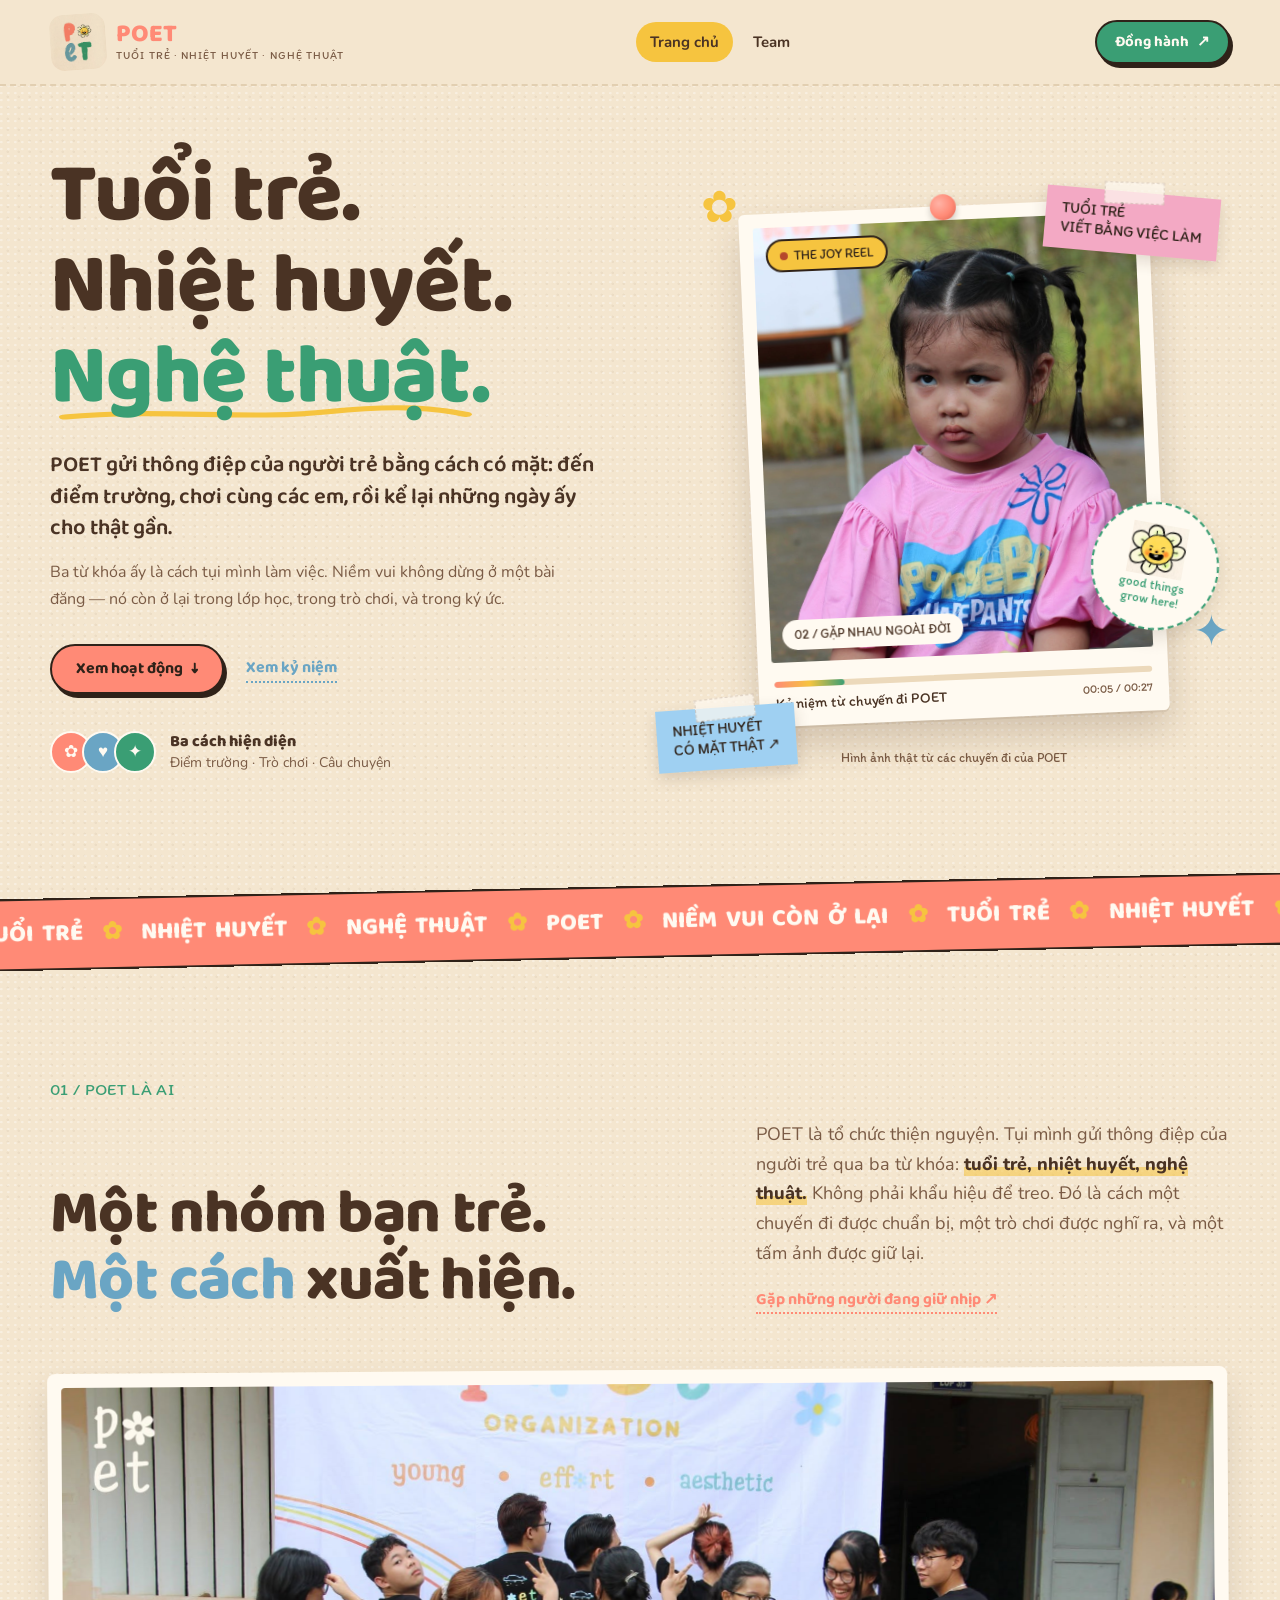
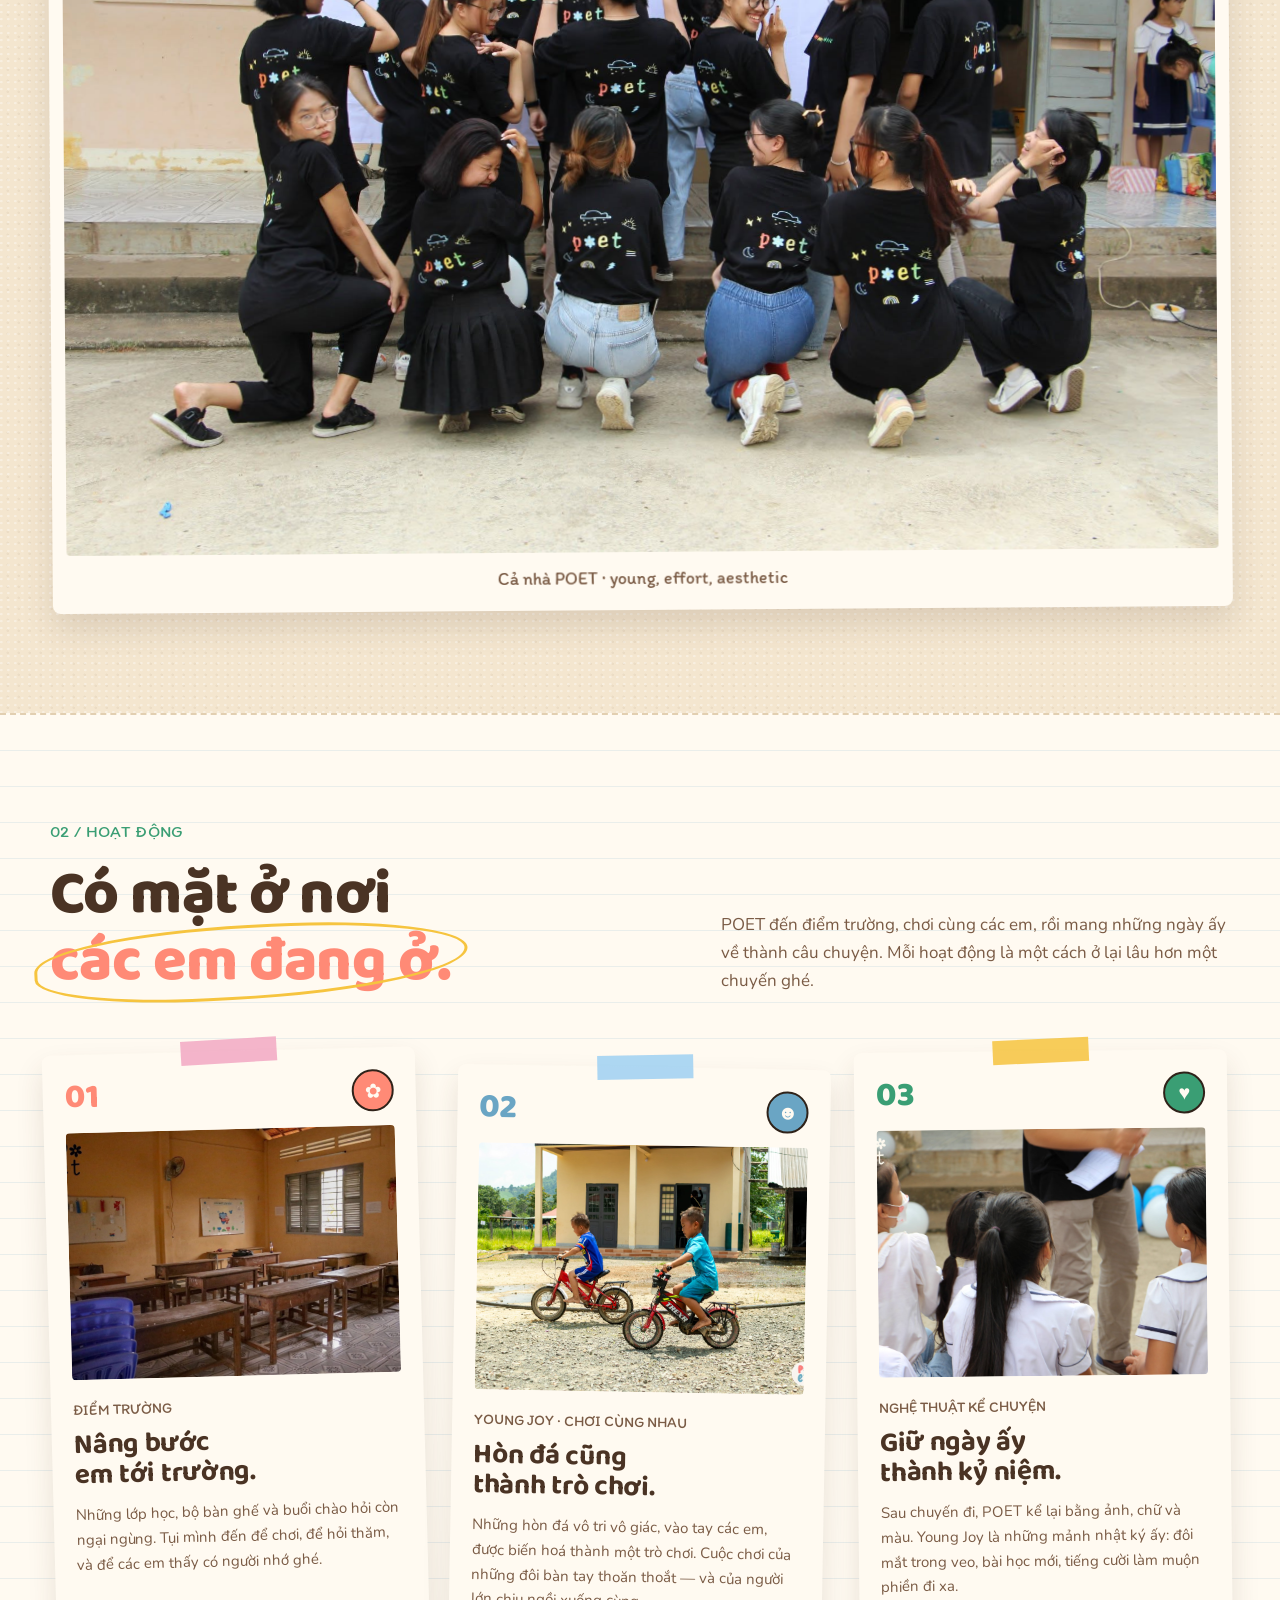
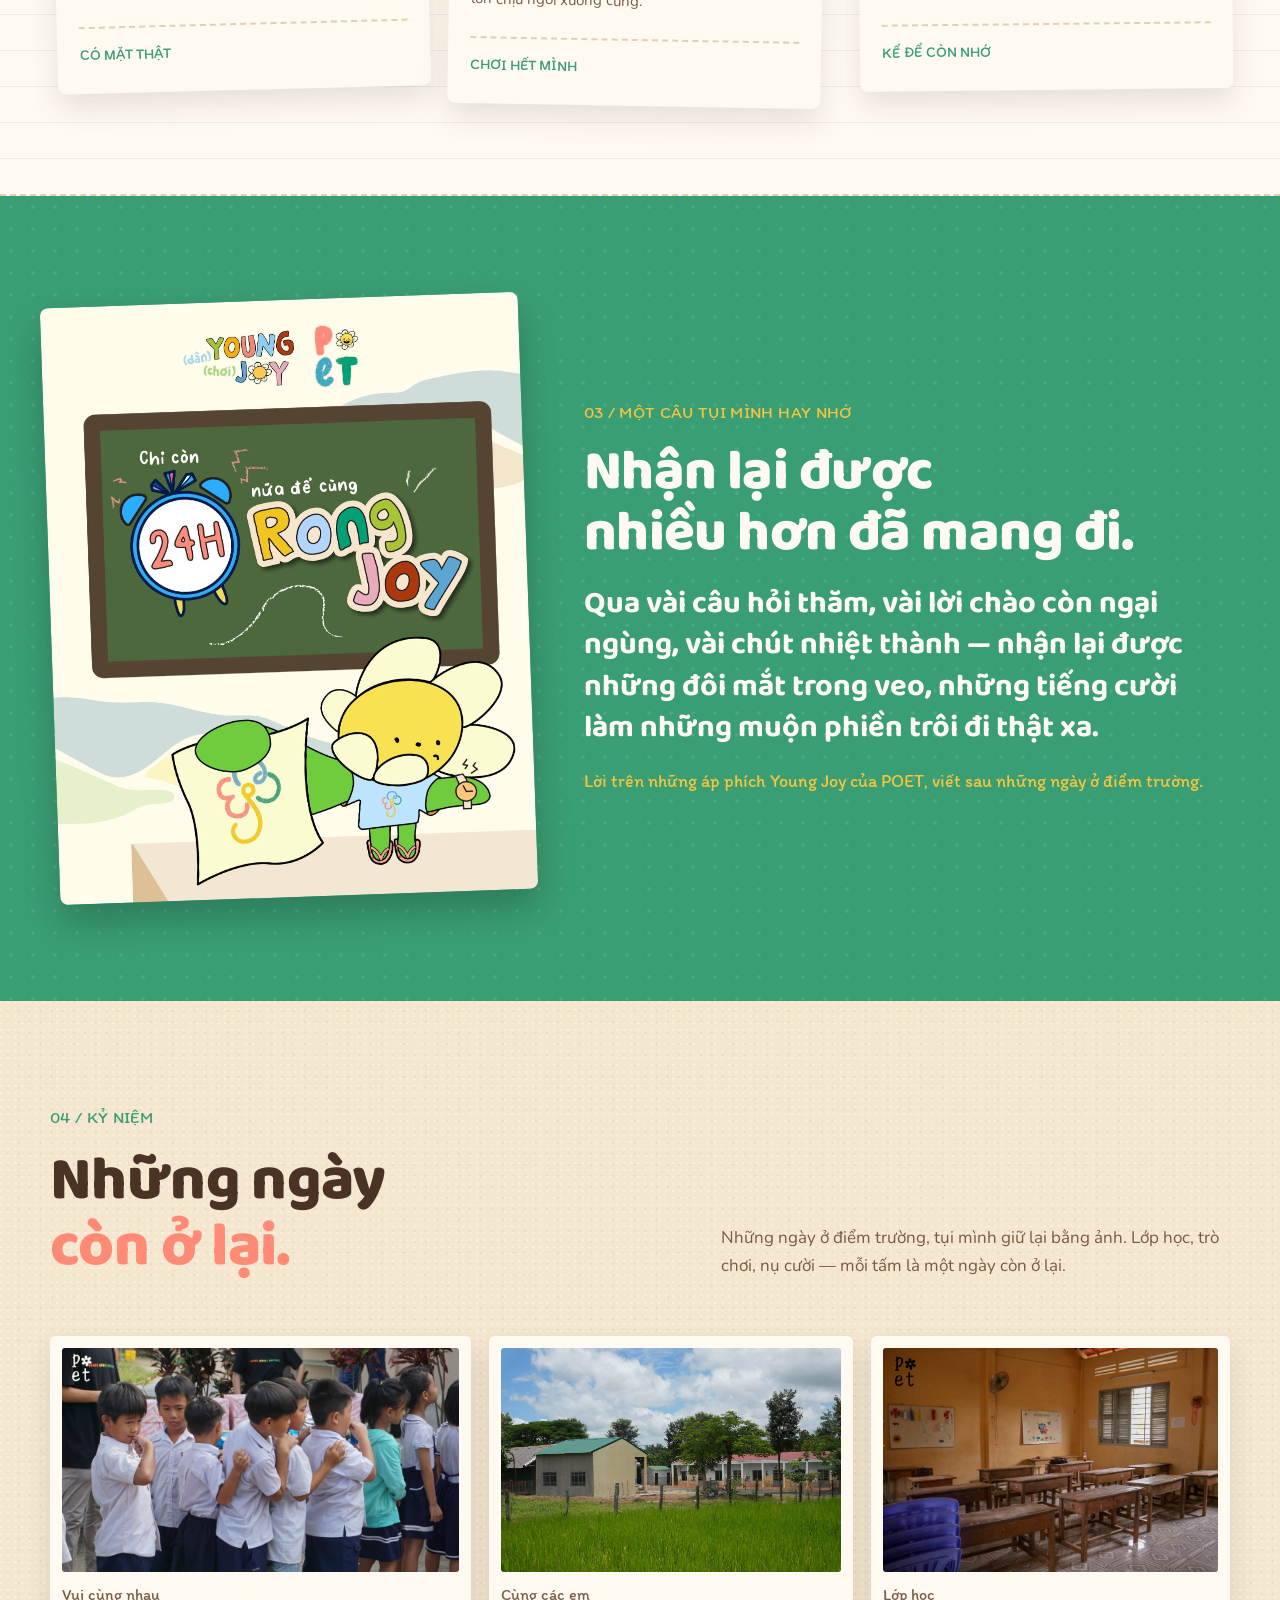
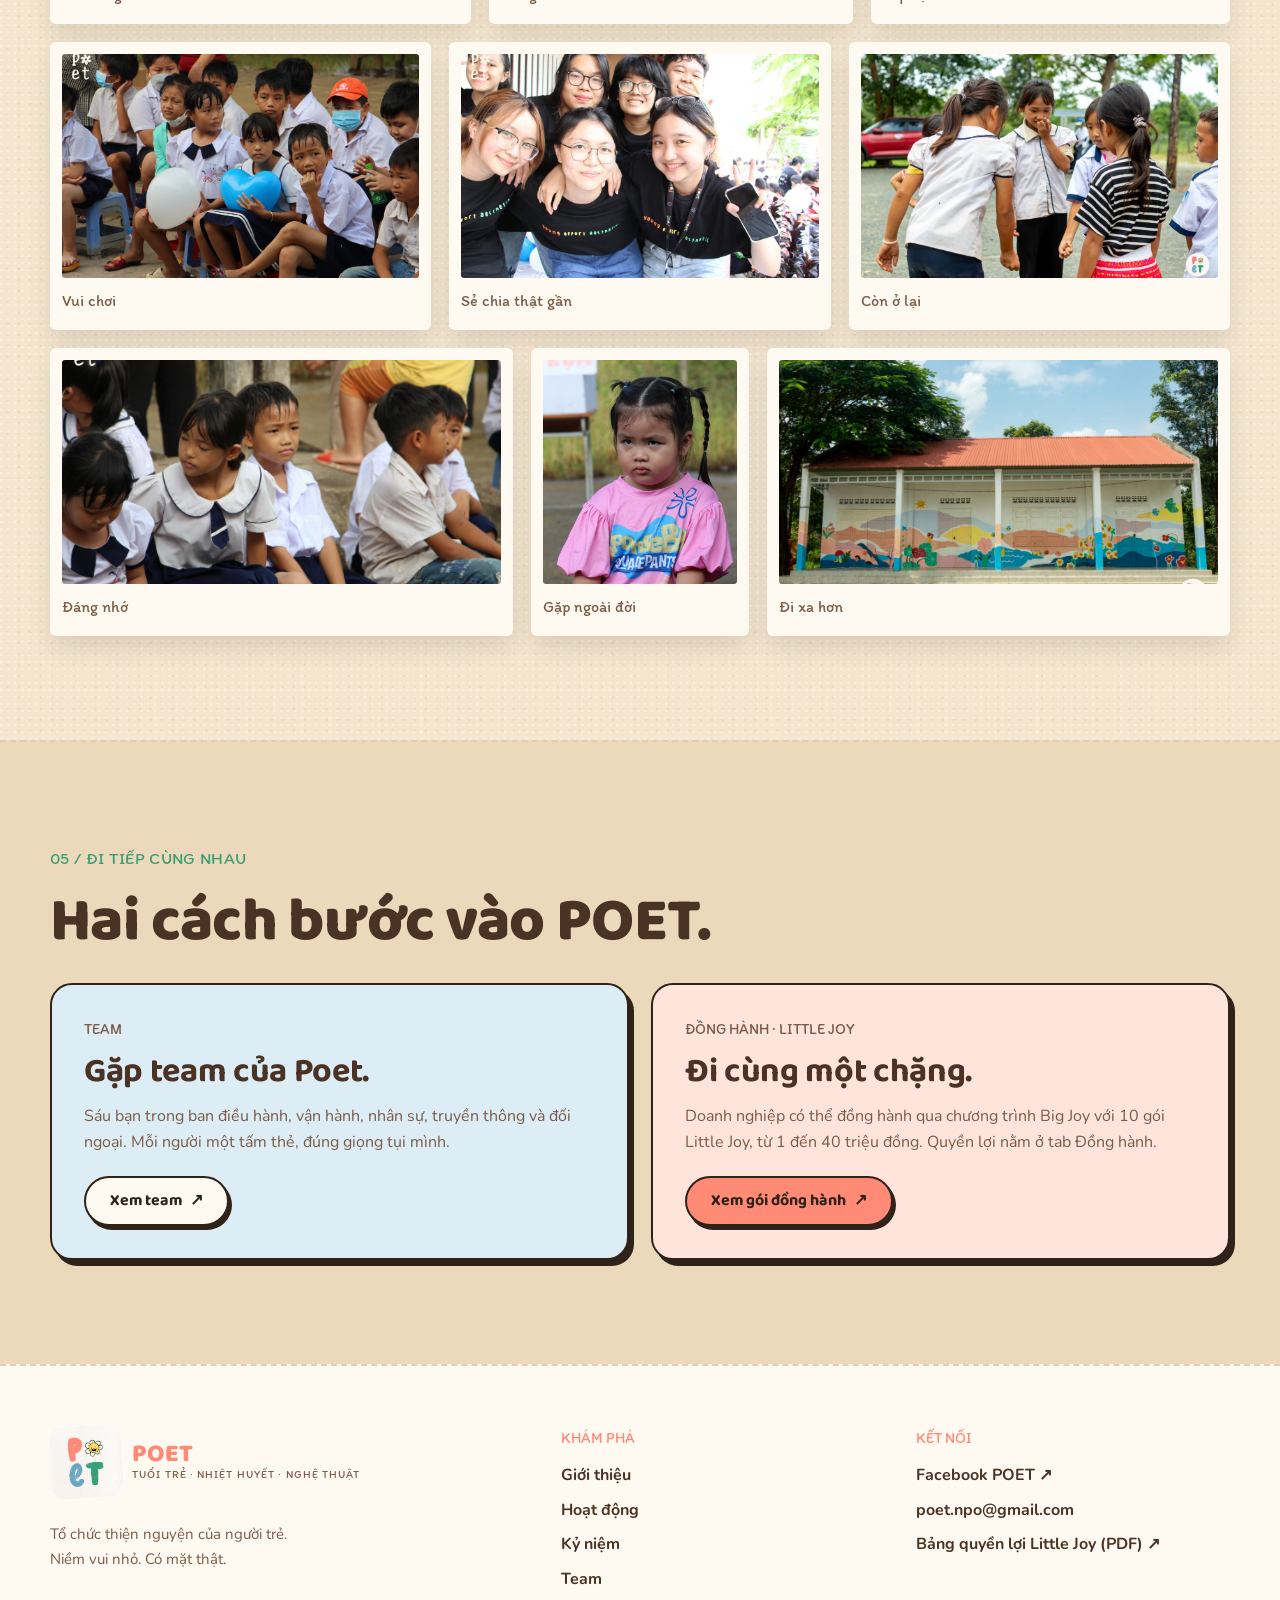
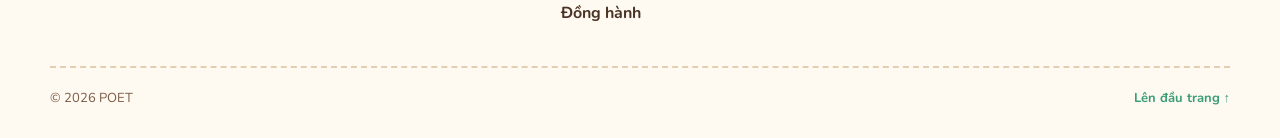
==== commit 06d5f77f: "feat: Add team page with member profiles and update styles for improved layout and responsiveness" ====
--- a/index.html
+++ b/index.html
@@ -4,13 +4,11 @@
   <meta charset="utf-8">
   <meta name="viewport" content="width=device-width, initial-scale=1">
   <meta name="theme-color" content="#f4e6cf">
-  <meta name="theme-color" content="#f4e6cf" media="(prefers-color-scheme: light)">
-  <meta name="theme-color" content="#f4e6cf" media="(prefers-color-scheme: dark)">
   <meta name="color-scheme" content="light only">
   <meta name="supported-color-schemes" content="light">
   <style>html,body{color-scheme:light only;background-color:#f4e6cf}</style>
-  <meta name="description" content="Little Joy by POET Big Joy: cùng doanh nghiệp biến một chút niềm vui thành hành trình sẻ chia. Khám phá 10 gói đồng hành từ 1 đến 40 triệu đồng.">
-  <title>Little Joy — Một chút vui, một trời lan tỏa | POET Big Joy</title>
+  <meta name="description" content="POET là tổ chức thiện nguyện của người trẻ. Tuổi trẻ, nhiệt huyết, nghệ thuật — qua những chuyến đi tới điểm trường, trò chơi cùng các em và những kỷ niệm được kể lại.">
+  <title>POET — Tuổi trẻ, nhiệt huyết, nghệ thuật</title>
   <link rel="icon" type="image/jpeg" href="assets/logo/1555047679990943.jpg">
   <link rel="apple-touch-icon" href="assets/logo/1555047679990943.jpg">
   <link rel="preconnect" href="https://fonts.googleapis.com">
@@ -21,44 +19,50 @@
 </head>
 <body>
   <a class="skip-link" href="#main">Bỏ qua điều hướng</a>
-  <!-- <div class="announcement"><span class="announcement-dot" aria-hidden="true"></span> POET BIG JOY 2026–2027 <span class="announcement-star" aria-hidden="true">✿</span> CÙNG NHAU TẠO RA NIỀM VUI THẬT</div> -->
   <header class="site-header" id="top">
     <div class="container header-inner">
-      <a class="brand" href="#top" aria-label="Little Joy by POET, về đầu trang">
+      <a class="brand" href="index.html" aria-label="POET, về trang chủ">
         <img class="brand-logo" src="assets/logo/1555047679990943.jpg" alt="" width="56" height="56">
-        <span class="brand-name">little<span>joy!</span><small>BY POET BIG JOY</small></span>
+        <span class="brand-name">POET<small>TUỔI TRẺ · NHIỆT HUYẾT · NGHỆ THUẬT</small></span>
       </a>
       <nav class="desktop-nav" aria-label="Điều hướng chính">
-        <a href="#hanh-trinh">Hành trình</a>
-        <a href="#ugc">TikTok & UGC</a>
-        <a href="#quyen-loi">Quyền lợi</a>
-        <a href="#goi-tai-tro">Gói tài trợ</a>
+        <a href="index.html" aria-current="page">Trang chủ</a>
+        <a href="team/index.html">Team</a>
+        <!-- <a href="dong-hanh/index.html">Đồng hành</a> -->
       </nav>
-      <a class="button button-dark header-cta" href="#lien-he">Cùng tạo niềm vui <span aria-hidden="true">↗</span></a>
+      <a class="button button-dark header-cta" href="dong-hanh/index.html">Đồng hành <span aria-hidden="true">↗</span></a>
       <button class="menu-toggle" type="button" aria-label="Mở menu" aria-expanded="false" aria-controls="mobile-nav"><span></span><span></span></button>
     </div>
     <nav class="mobile-nav" id="mobile-nav" aria-label="Điều hướng trên điện thoại" hidden>
-      <a href="#hanh-trinh">Hành trình</a><a href="#ugc">TikTok & UGC</a><a href="#quyen-loi">Quyền lợi</a><a href="#goi-tai-tro">Gói tài trợ</a><a href="#lien-he">Kết nối với POET ↗</a>
+      <a href="index.html" aria-current="page">Trang chủ</a>
+      <a href="team/index.html">Team</a>
+      <a href="dong-hanh/index.html">Đồng hành</a>
+      <a href="#hoat-dong">Hoạt động</a>
+      <a href="#ky-niem">Kỷ niệm</a>
     </nav>
   </header>
 
   <main id="main">
     <section class="hero container" aria-labelledby="hero-title">
       <div class="hero-copy">
-        
-        <h1 id="hero-title">Một chút <em class="rainbow"><span>v</span><span>u</span><span>i</span><span>.</span></em><br>Một trời <span class="underline-swoosh">lan tỏa.</span></h1>
-        <p class="hero-lead">Một sản phẩm được yêu thích. Một khoảnh khắc được sẻ chia. Một thương hiệu được nhớ bằng những điều thật đẹp.</p>
-        <p class="hero-support">Cùng <strong>POET Big Joy</strong> mang Little Joy vào hành trình kết nối cộng đồng — từ màn hình đến Pop-up, rồi đến điểm trường.</p>
-        <div class="hero-actions"><a class="button button-purple" href="#goi-tai-tro">Khám phá gói đồng hành <span aria-hidden="true">↗</span></a><a class="text-link" href="#hanh-trinh">Xem hành trình <span aria-hidden="true">↓</span></a></div>
-        <div class="hero-proof"><div class="avatar-stack" aria-hidden="true"><span>✹</span><span>♥</span><span>✦</span></div><span><strong>10 cách bắt đầu</strong><br>Từ 1 đến 40 triệu đồng</span></div>
-      </div>
-      <div class="hero-art" aria-label="Khung hình minh họa tinh thần lễ hội trẻ trung">
-        <div class="hero-spark spark-one" aria-hidden="true">✿</div><div class="hero-spark spark-two" aria-hidden="true">✦</div>
-        <div class="poster-note note-top" aria-hidden="true">MAKE SOME<br>NOISE FOR JOY!</div>
+        <!-- <p class="eyebrow"><span class="mini-sun" aria-hidden="true">✿</span> Tổ chức thiện nguyện của người trẻ</p> -->
+        <h1 id="hero-title">Tuổi trẻ.<br>Nhiệt huyết.<br><span class="underline-swoosh">Nghệ thuật.</span></h1>
+        <p class="hero-lead">POET gửi thông điệp của người trẻ bằng cách có mặt: đến điểm trường, chơi cùng các em, rồi kể lại những ngày ấy cho thật gần.</p>
+        <p class="hero-support">Ba từ khóa ấy là cách tụi mình làm việc. Niềm vui không dừng ở một bài đăng — nó còn ở lại trong lớp học, trong trò chơi, và trong ký ức.</p>
+        <div class="hero-actions">
+          <a class="button button-purple" href="#hoat-dong">Xem hoạt động <span aria-hidden="true">↓</span></a>
+          <a class="text-link" href="#ky-niem">Xem kỷ niệm</a>
+        </div>
+        <div class="hero-proof"><div class="avatar-stack" aria-hidden="true"><span>✿</span><span>♥</span><span>✦</span></div><span><strong>Ba cách hiện diện</strong><br>Điểm trường · Trò chơi · Câu chuyện</span></div>
+      </div>
+      <div class="hero-art" aria-label="Những khoảnh khắc từ chuyến đi của POET">
+        <div class="hero-spark spark-one" aria-hidden="true">✿</div>
+        <div class="hero-spark spark-two" aria-hidden="true">✦</div>
+        <div class="poster-note note-top" aria-hidden="true">TUỔI TRẺ<br>VIẾT BẰNG VIỆC LÀM</div>
         <div class="reel-frame" id="hero-reel">
           <div class="reel-slide is-visible" style="--slide-image:url('assets/photos/3348057608846927.jpg')"><span>01 / VUI CÙNG NHAU</span></div>
           <div class="reel-slide" style="--slide-image:url('assets/photos/3348058085513546.jpg')"><span>02 / GẶP NHAU NGOÀI ĐỜI</span></div>
-          <div class="reel-slide" style="--slide-image:url('assets/photos/1555514166610961.jpg')"><span>03 / NIỀM VUI ĐI XA HƠN</span></div>
+          <div class="reel-slide" style="--slide-image:url('assets/photos/1555514166610961.jpg')"><span>03 / NIỀM VUI ĐI XA</span></div>
           <div class="reel-slide" style="--slide-image:url('assets/photos/3348058718846816.jpg')"><span>04 / NỤ CƯỜI TRONG VEO</span></div>
           <div class="reel-slide" style="--slide-image:url('assets/photos/1555514213277623.jpg')"><span>05 / CÙNG CHƠI, CÙNG LỚN</span></div>
           <div class="reel-slide" style="--slide-image:url('assets/photos/3348058835513471.jpg')"><span>06 / SẺ CHIA THẬT GẦN</span></div>
@@ -67,88 +71,218 @@
           <div class="reel-slide" style="--slide-image:url('assets/photos/1555514189944292.jpg')"><span>09 / NIỀM VUI CÒN Ở LẠI</span></div>
           <div class="reel-top"><span class="reel-live"><i aria-hidden="true"></i> THE JOY REEL</span><span class="reel-corner" aria-hidden="true">◉</span></div>
           <button class="reel-control" id="reel-control" type="button" aria-label="Phát bản xem trước hình ảnh"><span aria-hidden="true">▶</span></button>
-          <div class="reel-bottom"><span>Little moments. Big feelings.</span><div class="reel-track"><span id="reel-progress"></span></div><span class="reel-time" id="reel-time">00:00 / 00:27</span></div>
+          <div class="reel-bottom"><span>Kỷ niệm từ chuyến đi POET</span><div class="reel-track"><span id="reel-progress"></span></div><span class="reel-time" id="reel-time">00:00 / 00:27</span></div>
         </div>
         <div class="joy-seal" aria-hidden="true"><span class="daisy"></span><span>good things<br>grow here!</span></div>
-        <div class="poster-note note-bottom" aria-hidden="true">REAL IMPACT.<br>REAL GOOD VIBES. ↗</div>
+        <div class="poster-note note-bottom" aria-hidden="true">NHIỆT HUYẾT<br>CÓ MẶT THẬT ↗</div>
         <span class="visual-disclaimer">Hình ảnh thật từ các chuyến đi của POET</span>
       </div>
     </section>
 
-    <div class="ticker" aria-hidden="true"><div class="ticker-inner"><div class="ticker-group">SMALL JOY, BIG CHANGE <span>✿</span> LITTLE JOY, BIG IMPACT <span>✿</span> VUI MỘT CHÚT, LAN TỎA MỘT TRỜI <span>✿</span></div></div></div>
-
-    <section class="intro section-pad container" aria-labelledby="intro-title">
-      <div class="section-kicker">01 / TINH THẦN LITTLE JOY</div>
-      <div class="intro-grid"><h2 id="intro-title">Thương hiệu của bạn.<br><span>Một câu chuyện</span> đáng kể.</h2><div class="intro-right"><p>Không phải một logo xuất hiện rồi biến mất. Little Joy tạo cơ hội để doanh nghiệp <strong>có mặt trong trải nghiệm, trong nội dung do người thật kể, và trong một hành trình có ý nghĩa.</strong></p><a class="inline-link" href="#ugc">Xem cách câu chuyện lan tỏa <span aria-hidden="true">↗</span></a></div></div>
-    </section>
-
-    <section class="journey section-pad" id="hanh-trinh" aria-labelledby="journey-title">
+    <div class="ticker-clip"><div class="ticker" aria-hidden="true"><div class="ticker-inner"><div class="ticker-group">TUỔI TRẺ <span>✿</span> NHIỆT HUYẾT <span>✿</span> NGHỆ THUẬT <span>✿</span> POET <span>✿</span> NIỀM VUI CÒN Ở LẠI <span>✿</span></div></div></div></div>
+
+    <section class="intro section-pad container" id="gioi-thieu" aria-labelledby="intro-title">
+      <div class="section-kicker">01 / POET LÀ AI</div>
+      <div class="intro-grid">
+        <h2 id="intro-title">Một nhóm bạn trẻ.<br><span>Một cách</span> xuất hiện.</h2>
+        <div class="intro-right">
+          <p>POET là tổ chức thiện nguyện. Tụi mình gửi thông điệp của người trẻ qua ba từ khóa: <strong>tuổi trẻ, nhiệt huyết, nghệ thuật.</strong> Không phải khẩu hiệu để treo. Đó là cách một chuyến đi được chuẩn bị, một trò chơi được nghĩ ra, và một tấm ảnh được giữ lại.</p>
+          <a class="inline-link" href="team/index.html">Gặp những người đang giữ nhịp <span aria-hidden="true">↗</span></a>
+        </div>
+      </div>
+      <figure class="intro-photo">
+        <img src="assets/team/team.jpg" alt="Cả nhóm POET mặc áo đen, đứng và quỳ trước banner young, effort, aesthetic." width="2048" height="1365">
+        <figcaption>Cả nhà POET · young, effort, aesthetic</figcaption>
+      </figure>
+    </section>
+
+    <section class="journey section-pad" id="hoat-dong" aria-labelledby="activity-title">
       <div class="container">
-        <div class="section-heading"><div><div class="section-kicker">02 / MỘT HÀNH TRÌNH, BA CHẶNG</div><h2 id="journey-title">Niềm vui <span class="scribble">không dừng lại</span><br>ở một ngày.</h2></div><p>Từ tiếng nói trên mạng xã hội đến những cuộc gặp ngoài đời — mỗi chặng là một cách thương hiệu kết nối thật hơn.</p></div>
+        <div class="section-heading">
+          <div>
+            <div class="section-kicker">02 / HOẠT ĐỘNG</div>
+            <h2 id="activity-title">Có mặt ở nơi<br><span class="scribble">các em đang ở.</span></h2>
+          </div>
+          <p>POET đến điểm trường, chơi cùng các em, rồi mang những ngày ấy về thành câu chuyện. Mỗi hoạt động là một cách ở lại lâu hơn một chuyến ghé.</p>
+        </div>
         <div class="journey-grid">
-          <article class="journey-card journey-pre"><div class="journey-head"><span class="step">01</span><span class="journey-icon" aria-hidden="true">✿</span></div><figure class="journey-photo"><img src="assets/photos/1530906875738357.jpg" alt="Tình nguyện viên POET cùng các em nhỏ" loading="lazy"></figure><p class="journey-date">TRƯỚC SỰ KIỆN</p><h3>Gieo niềm vui<br>trên feed.</h3><p>Facebook, Instagram, TikTok và nội dung UGC cùng khởi động câu chuyện. Sản phẩm xuất hiện tự nhiên trong trải nghiệm của creator, KOC theo từng gói.</p><span class="journey-bottom">CHẠM ĐẦU TIÊN <span aria-hidden="true">↗</span></span></article>
-          <article class="journey-card journey-popup"><div class="journey-head"><span class="step">02</span><span class="journey-icon" aria-hidden="true">☻</span></div><figure class="journey-photo"><img src="assets/photos/3348058578846830.jpg" alt="Khoảnh khắc vui chơi cùng POET" loading="lazy"></figure><p class="journey-date">20–21.12.2026 <span>·</span> POP-UP BIG JOY</p><h3>Gặp nhau.<br>Vui thật.</h3><p>Không gian để mọi người chạm, thử, chơi và nhớ đến thương hiệu. Có vé mời, voucher, khu vực quầy hàng và nội dung recap tùy mức đồng hành.</p><span class="journey-bottom">TỪ ONLINE RA OFFLINE <span aria-hidden="true">↗</span></span></article>
-          <article class="journey-card journey-trip"><div class="journey-head"><span class="step">03</span><span class="journey-icon" aria-hidden="true">♥</span></div><figure class="journey-photo"><img src="assets/photos/1483724670456578.jpg" alt="Chuyến đi trao tặng tại điểm trường" loading="lazy"></figure><p class="journey-date">22–24.01.2027 <span>·</span> CHUYẾN ĐI</p><h3>Mang niềm vui<br>đi xa hơn.</h3><p>Hành trình tới điểm trường, trao tặng thành quả và ghi lại câu chuyện. Từ gói SPREAD, doanh nghiệp có vé mời trực tiếp tham gia chuyến đi.</p><span class="journey-bottom">NIỀM VUI CÒN Ở LẠI <span aria-hidden="true">↗</span></span></article>
-        </div>
-      </div>
-    </section>
-
-    <section class="ugc section-pad" id="ugc" aria-labelledby="ugc-title">
-      <div class="container ugc-grid">
-        <div class="ugc-copy"><div class="section-kicker light">03 / TIKTOK + USER GENERATED CONTENT</div><h2 id="ugc-title">Đừng chỉ <em>xuất hiện.</em><br>Hãy được <span>kể lại.</span></h2><p>Những góc nhìn tự nhiên tạo nên sự gần gũi: creator team POET lồng ghép sản phẩm, KOC trải nghiệm thực tế, video unboxing túi quà và recap sau sự kiện — quyền lợi tùy theo gói.</p><div class="ugc-points"><div><span>↗</span><strong>Trên kênh POET</strong><small>Video TikTok nhắc đến Little Joy từ gói RISE.</small></div><div><span>✿</span><strong>Từ người thật</strong><small>UGC creator từ GROW, KOC từ TURNING POINT.</small></div><div><span>♥</span><strong>Trước, trong, sau</strong><small>Câu chuyện tiếp tục ở Pop-up và chuyến đi.</small></div></div><a class="button button-lime" href="#goi-tai-tro">Xem quyền lợi theo gói <span aria-hidden="true">↗</span></a></div>
-        <div class="ugc-visual" aria-label="Minh họa các khung nội dung dọc kiểu TikTok">
-          <span class="ugc-doodle" aria-hidden="true">✿</span><span class="ugc-doodle-two" aria-hidden="true">↗</span>
-          <div class="social-card social-back"><div class="social-image social-image-one"></div><span class="social-index">01 / TRẢI NGHIỆM</span><strong>Khui một chút vui!</strong><small>♥ 12.8k &nbsp; ◉ 246</small></div>
-          <div class="social-card social-front"><div class="social-image social-image-two"></div><span class="social-index">02 / CÂU CHUYỆN THẬT</span><strong>Một ngày thật vui ✿</strong><small>♥ 24.5k &nbsp; ◉ 381</small><span class="social-play" aria-hidden="true">▶</span></div>
-          <span class="ugc-sticker">made to<br>be shared! <span aria-hidden="true">↗</span></span>
-          <span class="ugc-caption">Ảnh thật từ POET; khung hình & chỉ số tương tác chỉ mang tính minh họa.</span>
-        </div>
-      </div>
-    </section>
-
-    <section class="perks section-pad container" id="quyen-loi" aria-labelledby="perks-title">
-      <div class="section-heading"><div><div class="section-kicker">04 / HƠN CẢ MỘT GÓI TÀI TRỢ</div><h2 id="perks-title">Có mặt ở nơi<br><span>niềm vui diễn ra.</span></h2></div><p>Quyền lợi được thiết kế theo mức đồng hành: từ sự hiện diện trên truyền thông đến trải nghiệm trực tiếp tại Pop-up và chuyến đi.</p></div>
-      <div class="perks-grid">
-        <article class="perk-card perk-booth"><span class="perk-number">01 / KHÔNG GIAN THƯƠNG HIỆU</span><div class="booth-graphic" aria-hidden="true"><div class="booth-canopy"><span>little joy!  ✿  little joy!</span></div><div class="booth-body"><span>HELLO<br>JOY!</span><i>✿</i></div><div class="booth-base"></div></div><div class="perk-content"><h3>Một chiếc booth.<br>Muôn cách kết nối.</h3><p>Quầy <strong>5m²</strong> từ GROW đến TURNING POINT; quầy <strong>8m²</strong> từ THRIVE đến TRIUMPH. Gói SPREAD trở lên được ưu tiên chọn vị trí.</p></div><span class="perk-corner" aria-hidden="true">↗</span></article>
-        <article class="perk-card perk-ticket"><span class="perk-number">02 / CHẠM MẶT NGOÀI ĐỜI</span><div class="ticket-graphic" aria-hidden="true"><div class="ticket-left"><small>ADMIT ONE · BIG JOY POP-UP</small><strong>GOOD<br>VIBES<br>ONLY</strong><span>20—21 DEC 2026</span></div><div class="ticket-right"><span>✿</span><small>01 / JOY</small></div></div><div class="perk-content"><h3>Có vé, có hẹn,<br>có kỷ niệm.</h3><p>Vé mời Pop-up từ SPARK, tối đa <strong>4 vé</strong> với TRIUMPH. Voucher của Little Joy được phát kèm vé tham dự ở <strong>mọi gói</strong>.</p></div><span class="perk-corner" aria-hidden="true">↗</span></article>
-        <article class="perk-card perk-story"><span class="perk-number">03 / CÂU CHUYỆN CÒN TIẾP</span><div class="story-art" aria-hidden="true"><span class="story-orbit">✷</span><span class="story-heart">♥</span><span class="story-label">FROM<br>JOY TO<br>JOY!</span><span class="story-arrow">↗</span></div><div class="perk-content"><h3>Đi cùng đến<br>điểm trường.</h3><p>SPREAD có <strong>1 vé mời</strong> chuyến đi, AMPLIFY <strong>2 vé</strong>, TRIUMPH <strong>3 vé</strong> — bao gồm chi phí ăn uống, di chuyển và ở theo tài liệu quyền lợi.</p></div><span class="perk-corner" aria-hidden="true">↗</span></article>
-      </div>
-    </section>
-
-    <section class="packages section-pad" id="goi-tai-tro" aria-labelledby="packages-title">
+          <article class="journey-card journey-pre">
+            <div class="journey-head"><span class="step">01</span><span class="journey-icon" aria-hidden="true">✿</span></div>
+            <figure class="journey-photo"><img src="assets/photos/1483724670456578.jpg" alt="Lớp học tại điểm trường trong chuyến đi của POET" loading="lazy"></figure>
+            <p class="journey-date">ĐIỂM TRƯỜNG</p>
+            <h3>Nâng bước<br>em tới trường.</h3>
+            <p>Những lớp học, bộ bàn ghế và buổi chào hỏi còn ngại ngùng. Tụi mình đến để chơi, để hỏi thăm, và để các em thấy có người nhớ ghé.</p>
+            <span class="journey-bottom">CÓ MẶT THẬT</span>
+          </article>
+          <article class="journey-card journey-popup">
+            <div class="journey-head"><span class="step">02</span><span class="journey-icon" aria-hidden="true">☻</span></div>
+            <figure class="journey-photo"><img src="assets/photos/1555514213277623.jpg" alt="Các em chơi cùng tình nguyện viên POET" loading="lazy"></figure>
+            <p class="journey-date">YOUNG JOY · CHƠI CÙNG NHAU</p>
+            <h3>Hòn đá cũng<br>thành trò chơi.</h3>
+            <p>Những hòn đá vô tri vô giác, vào tay các em, được biến hoá thành một trò chơi. Cuộc chơi của những đôi bàn tay thoăn thoắt — và của người lớn chịu ngồi xuống cùng.</p>
+            <span class="journey-bottom">CHƠI HẾT MÌNH</span>
+          </article>
+          <article class="journey-card journey-trip">
+            <div class="journey-head"><span class="step">03</span><span class="journey-icon" aria-hidden="true">♥</span></div>
+            <figure class="journey-photo"><img src="assets/photos/3348058718846816.jpg" alt="Nụ cười trong một hoạt động của POET" loading="lazy"></figure>
+            <p class="journey-date">NGHỆ THUẬT KỂ CHUYỆN</p>
+            <h3>Giữ ngày ấy<br>thành kỷ niệm.</h3>
+            <p>Sau chuyến đi, POET kể lại bằng ảnh, chữ và màu. Young Joy là những mảnh nhật ký ấy: đôi mắt trong veo, bài học mới, tiếng cười làm muộn phiền đi xa.</p>
+            <span class="journey-bottom">KỂ ĐỂ CÒN NHỚ</span>
+          </article>
+        </div>
+        <p class="swipe-hint"><span data-swipe-count></span> còn một cách có mặt</p>
+        <!-- <div class="poster-row">
+          <figure>
+            <img src="assets/branding/1558786362950408.jpg" alt="Áp phích POET: Qua vài câu hỏi thăm, vài lời chào còn ngại ngùng, vài chút nhiệt thành, nhận lại được những đôi mắt trong veo, những tiếng cười làm những muộn phiền trôi đi thật xa." loading="lazy">
+          </figure>
+          <figure>
+            <img src="assets/branding/1558786426283735.jpg" alt="Áp phích POET: Nhận lại được những bài học mới, kể cả khi mình đã lớn." loading="lazy">
+          </figure>
+          <figure>
+            <img src="assets/branding/1560764839419227.jpg" alt="Áp phích Young Joy của POET: Những hòn đá vô tri vô giác. Vào tay các em sẽ được biến hoá thành một trò chơi. Cuộc chơi của những đôi bàn tay thoăn thoắt." loading="lazy">
+          </figure>
+        </div>
+        <p class="swipe-hint"><span data-swipe-count></span> còn một áp phích</p>
+      </div> -->
+    </section>
+
+    <section class="story-band section-pad" aria-labelledby="story-title">
+      <div class="container story-band-grid">
+        <figure class="story-frame">
+          <img src="assets/branding/1565946318901079.jpg" alt="Áp phích Young Joy của POET: Chỉ còn 24 giờ nữa để cùng Rong Joy." loading="lazy">
+        </figure>
+        <div>
+          <div class="section-kicker light">03 / MỘT CÂU TỤI MÌNH HAY NHỚ</div>
+          <h2 id="story-title">Nhận lại được<br>nhiều hơn đã mang đi.</h2>
+          <blockquote>
+            <p>Qua vài câu hỏi thăm, vài lời chào còn ngại ngùng, vài chút nhiệt thành — nhận lại được những đôi mắt trong veo, những tiếng cười làm những muộn phiền trôi đi thật xa.</p>
+          </blockquote>
+          <p class="story-note">Lời trên những áp phích Young Joy của POET, viết sau những ngày ở điểm trường.</p>
+        </div>
+      </div>
+    </section>
+
+    <section class="memories section-pad container" id="ky-niem" aria-labelledby="memory-title">
+      <div class="section-heading">
+        <div>
+          <div class="section-kicker">04 / KỶ NIỆM</div>
+          <h2 id="memory-title">Những ngày<br><span>còn ở lại.</span></h2>
+        </div>
+        <p>Những ngày ở điểm trường, tụi mình giữ lại bằng ảnh. Lớp học, trò chơi, nụ cười — mỗi tấm là một ngày còn ở lại.</p>
+      </div>
+      <div class="memory-grid">
+        <figure class="memory-card memory-wide">
+          <button class="frame-button" type="button" data-full="assets/photos/3348057608846927.jpg" data-caption="Vui cùng nhau — kỷ niệm từ chuyến đi của POET.">
+            <img src="assets/photos/3348057608846927.jpg" alt="Vui cùng nhau trong chuyến đi của POET" loading="lazy">
+          </button>
+          <figcaption>Vui cùng nhau</figcaption>
+        </figure>
+        <figure class="memory-card">
+          <button class="frame-button" type="button" data-full="assets/photos/1530906875738357.jpg" data-caption="Tình nguyện viên POET cùng các em nhỏ.">
+            <img src="assets/photos/1530906875738357.jpg" alt="Tình nguyện viên POET cùng các em nhỏ" loading="lazy">
+          </button>
+          <figcaption>Cùng các em</figcaption>
+        </figure>
+        <figure class="memory-card">
+          <button class="frame-button" type="button" data-full="assets/photos/1483724670456578.jpg" data-caption="Lớp học tại điểm trường trong một chuyến đi của POET.">
+            <img src="assets/photos/1483724670456578.jpg" alt="Lớp học tại điểm trường trong chuyến đi của POET" loading="lazy">
+          </button>
+          <figcaption>Lớp học</figcaption>
+        </figure>
+        <figure class="memory-card">
+          <button class="frame-button" type="button" data-full="assets/photos/3348058578846830.jpg" data-caption="Khoảnh khắc vui chơi cùng POET.">
+            <img src="assets/photos/3348058578846830.jpg" alt="Khoảnh khắc vui chơi cùng POET" loading="lazy">
+          </button>
+          <figcaption>Vui chơi</figcaption>
+        </figure>
+        <figure class="memory-card memory-wide">
+          <button class="frame-button" type="button" data-full="assets/photos/3348058835513471.jpg" data-caption="Sẻ chia thật gần trong hoạt động của POET.">
+            <img src="assets/photos/3348058835513471.jpg" alt="Sẻ chia thật gần trong hoạt động của POET" loading="lazy">
+          </button>
+          <figcaption>Sẻ chia thật gần</figcaption>
+        </figure>
+        <figure class="memory-card">
+          <button class="frame-button" type="button" data-full="assets/photos/1555514189944292.jpg" data-caption="Niềm vui còn ở lại sau chuyến đi.">
+            <img src="assets/photos/1555514189944292.jpg" alt="Niềm vui còn ở lại sau chuyến đi của POET" loading="lazy">
+          </button>
+          <figcaption>Còn ở lại</figcaption>
+        </figure>
+        <figure class="memory-card">
+          <button class="frame-button" type="button" data-full="assets/photos/3348058412180180.jpg" data-caption="Một khoảnh khắc đáng nhớ của POET.">
+            <img src="assets/photos/3348058412180180.jpg" alt="Khoảnh khắc đáng nhớ trong chuyến đi của POET" loading="lazy">
+          </button>
+          <figcaption>Đáng nhớ</figcaption>
+        </figure>
+        <figure class="memory-card">
+          <button class="frame-button" type="button" data-full="assets/photos/3348058085513546.jpg" data-caption="Gặp nhau ngoài đời.">
+            <img src="assets/photos/3348058085513546.jpg" alt="Gặp nhau ngoài đời cùng POET" loading="lazy">
+          </button>
+          <figcaption>Gặp ngoài đời</figcaption>
+        </figure>
+        <figure class="memory-card memory-tall">
+          <button class="frame-button" type="button" data-full="assets/photos/1555514166610961.jpg" data-caption="Niềm vui đi xa hơn một ngày sự kiện.">
+            <img src="assets/photos/1555514166610961.jpg" alt="Niềm vui đi xa trong hoạt động của POET" loading="lazy">
+          </button>
+          <figcaption>Đi xa hơn</figcaption>
+        </figure>
+      </div>
+      <p class="swipe-hint"><span data-swipe-count></span> còn một ngày nữa</p>
+    </section>
+
+    <section class="invites section-pad" aria-labelledby="invite-title">
       <div class="container">
-        <div class="packages-top"><div><div class="section-kicker">05 / CHỌN CÁCH BẠN ĐỒNG HÀNH</div><h2 id="packages-title">Niềm vui nào<br><span>cũng có điểm bắt đầu.</span></h2></div><p>10 mức đồng hành từ <strong>1–40 triệu đồng.</strong> Chọn một gói để xem nhanh quyền lợi qua ba chặng.</p></div>
-        <div class="package-picker" role="group" aria-label="Chọn gói tài trợ">
-          <button class="package-option" type="button" data-package="0" aria-pressed="false"><span>BABY STEP</span><strong>1<small>tr</small></strong></button>
-          <button class="package-option" type="button" data-package="1" aria-pressed="false"><span>SPARK</span><strong>3<small>tr</small></strong></button>
-          <button class="package-option" type="button" data-package="2" aria-pressed="false"><span>GROW</span><strong>5<small>tr</small></strong></button>
-          <button class="package-option" type="button" data-package="3" aria-pressed="false"><span>RISE</span><strong>10<small>tr</small></strong></button>
-          <button class="package-option" type="button" data-package="4" aria-pressed="false"><span>SHINE</span><strong>15<small>tr</small></strong></button>
-          <button class="package-option" type="button" data-package="5" aria-pressed="false"><span>TURNING POINT</span><strong>20<small>tr</small></strong></button>
-          <button class="package-option" type="button" data-package="6" aria-pressed="false"><span>THRIVE</span><strong>25<small>tr</small></strong></button>
-          <button class="package-option" type="button" data-package="7" aria-pressed="true"><span>SPREAD</span><strong>30<small>tr</small></strong></button>
-          <button class="package-option" type="button" data-package="8" aria-pressed="false"><span>AMPLIFY</span><strong>35<small>tr</small></strong></button>
-          <button class="package-option" type="button" data-package="9" aria-pressed="false"><span>TRIUMPH</span><strong>40<small>tr</small></strong></button>
-        </div>
-        <div class="package-detail" id="package-detail" aria-live="polite" aria-atomic="true">
-          <div class="detail-head"><div><span class="detail-eyebrow">GÓI ĐỒNG HÀNH ĐANG XEM <span aria-hidden="true">✿</span></span><h3 id="detail-name">SPREAD<span> / 30 triệu</span></h3><p id="detail-description">Lan tỏa câu chuyện từ màn hình, Pop-up đến chuyến đi thực tế.</p></div><a class="button button-dark detail-cta" href="#lien-he">Tôi muốn đồng hành <span aria-hidden="true">↗</span></a></div>
-          <div class="detail-highlights" id="detail-highlights"></div>
-          <div class="detail-phases" id="detail-phases"></div>
-          <div class="phase-nav" aria-label="Chuyển chặng quyền lợi">
-            <button class="phase-arrow" type="button" data-dir="-1" aria-label="Chặng trước">←</button>
-            <div class="phase-status" aria-live="polite"><span class="phase-dots" aria-hidden="true"><i></i><i></i><i></i></span><span class="phase-label">Chặng 1/3 · vuốt để xem</span></div>
-            <button class="phase-arrow" type="button" data-dir="1" aria-label="Chặng tiếp theo">→</button>
-          </div>
-        </div>
-        <div class="package-note"><span aria-hidden="true">ⓘ</span><p>Đây là bản tóm lược để khám phá nhanh. Số lượng, phạm vi và thời gian trả quyền lợi theo tài liệu gốc và thỏa thuận triển khai. <a href="docs/quyen-loi-big-joy-little-joy.pdf" target="_blank" rel="noopener">Xem bảng quyền lợi đầy đủ (PDF) ↗</a></p></div>
-      </div>
-    </section>
-
-    <section class="closing" id="lien-he" aria-labelledby="closing-title"><div class="container closing-inner"><div class="closing-deco deco-left" aria-hidden="true">✿</div><div class="closing-deco deco-right daisy" aria-hidden="true"></div><div class="section-kicker">CÙNG NHAU LÀM ĐIỀU HAY HO</div><h2 id="closing-title">Mình tạo chút vui<br><em class="rainbow"><span>cùng</span> <span>nhau</span> <span>nhé?</span></em></h2><p>Một lựa chọn nhỏ hôm nay có thể mở ra thật nhiều khoảnh khắc đẹp. Kể POET nghe về thương hiệu của bạn và cách bạn muốn góp mặt.</p><button class="button button-dark button-big" id="contact-open" type="button">Bắt đầu cuộc trò chuyện <span aria-hidden="true">↗</span></button><span class="closing-aside">GOOD VIBES LOOK GOOD ON YOU.</span></div></section>
+        <div class="section-kicker">05 / ĐI TIẾP CÙNG NHAU</div>
+        <h2 id="invite-title">Hai cách bước vào POET.</h2>
+        <div class="invite-grid">
+          <article class="invite-card invite-team">
+            <span class="perk-number">TEAM</span>
+            <h3>Gặp team của Poet.</h3>
+            <p>Sáu bạn trong ban điều hành, vận hành, nhân sự, truyền thông và đối ngoại. Mỗi người một tấm thẻ, đúng giọng tụi mình.</p>
+            <a class="button button-outline" href="team/index.html">Xem team <span aria-hidden="true">↗</span></a>
+          </article>
+          <article class="invite-card invite-partner">
+            <span class="perk-number">ĐỒNG HÀNH · LITTLE JOY</span>
+            <h3>Đi cùng một chặng.</h3>
+            <p>Doanh nghiệp có thể đồng hành qua chương trình Big Joy với 10 gói Little Joy, từ 1 đến 40 triệu đồng. Quyền lợi nằm ở tab Đồng hành.</p>
+            <a class="button button-purple" href="dong-hanh/index.html">Xem gói đồng hành <span aria-hidden="true">↗</span></a>
+          </article>
+        </div>
+      </div>
+    </section>
   </main>
 
-  <footer class="footer"><div class="container footer-main"><div><a class="brand footer-brand" href="#top" aria-label="Little Joy by POET, về đầu trang"><img class="brand-logo" src="assets/logo/1555047679990943.jpg" alt="" width="72" height="72"><span class="brand-name">little<span>joy!</span><small>BY POET BIG JOY</small></span></a><p>Niềm vui nhỏ. Tác động thật.<br>Một lời mời đồng hành từ POET Big Joy.</p></div><div class="footer-links"><span>KHÁM PHÁ</span><a href="#hanh-trinh">Hành trình</a><a href="#ugc">TikTok & UGC</a><a href="#goi-tai-tro">10 gói đồng hành</a></div><div class="footer-links"><span>KẾT NỐI</span><a href="https://www.facebook.com/poetorganization/photos" target="_blank" rel="noopener noreferrer">Hình ảnh POET trên Facebook ↗</a><a href="docs/quyen-loi-big-joy-little-joy.pdf" target="_blank" rel="noopener">Bảng quyền lợi (PDF) ↗</a></div></div><div class="container footer-bottom"><span>© 2026 POET BIG JOY · LITTLE JOY</span><a href="#top">Lên đầu trang ↑</a></div></footer>
-
-  <dialog class="contact-dialog" id="contact-dialog" aria-labelledby="contact-title"><div class="dialog-top"><span class="section-kicker">HELLO, LITTLE JOY! ✿</span><button class="dialog-close" type="button" id="contact-close" aria-label="Đóng">×</button></div><h2 id="contact-title">Bắt đầu bằng<br>một lời chào.</h2><p>Đây là prototype chưa tích hợp gửi thông tin. Bạn có thể sao chép lời nhắn và kết nối với POET qua trang Facebook.</p><label for="contact-message">LỜI NHẮN GỢI Ý</label><textarea id="contact-message" rows="4" readonly></textarea><div class="dialog-actions"><button class="button button-purple" id="copy-message" type="button">Sao chép lời nhắn ↗</button><a class="button button-outline" href="https://www.facebook.com/poetorganization/photos" target="_blank" rel="noopener noreferrer">Xem Facebook POET ↗</a></div><p class="copy-status" id="copy-status" role="status"></p></dialog>
+  <footer class="footer">
+    <div class="container footer-main">
+      <div>
+        <a class="brand footer-brand" href="index.html" aria-label="POET, về trang chủ">
+          <img class="brand-logo" src="assets/logo/1555047679990943.jpg" alt="" width="72" height="72">
+          <span class="brand-name">POET<small>TUỔI TRẺ · NHIỆT HUYẾT · NGHỆ THUẬT</small></span>
+        </a>
+        <p>Tổ chức thiện nguyện của người trẻ.<br>Niềm vui nhỏ. Có mặt thật.</p>
+      </div>
+      <div class="footer-links">
+        <span>KHÁM PHÁ</span>
+        <a href="index.html#gioi-thieu">Giới thiệu</a>
+        <a href="index.html#hoat-dong">Hoạt động</a>
+        <a href="index.html#ky-niem">Kỷ niệm</a>
+        <a href="team/index.html">Team</a>
+        <a href="dong-hanh/index.html">Đồng hành</a>
+      </div>
+      <div class="footer-links">
+        <span>KẾT NỐI</span>
+        <a href="https://www.facebook.com/poetorganization" target="_blank" rel="noopener noreferrer">Facebook POET ↗</a>
+        <a href="mailto:poet.npo@gmail.com">poet.npo@gmail.com</a>
+        <a href="docs/quyen-loi-big-joy-little-joy.pdf" target="_blank" rel="noopener">Bảng quyền lợi Little Joy (PDF) ↗</a>
+      </div>
+    </div>
+    <div class="container footer-bottom"><span>© 2026 POET</span><a href="#top">Lên đầu trang ↑</a></div>
+  </footer>
+
+  <dialog class="lightbox" id="lightbox" aria-label="Xem ảnh lớn">
+    <button class="lightbox-close" type="button" aria-label="Đóng">×</button>
+    <img alt="">
+    <p></p>
+  </dialog>
 </body>
 </html>
--- a/style.css
+++ b/style.css
@@ -133,7 +133,8 @@
 .desktop-nav a:nth-child(1):hover { background: #ffd9d1; }
 .desktop-nav a:nth-child(2):hover { background: #d6ebf5; }
 .desktop-nav a:nth-child(3):hover { background: #d3eddf; }
-.desktop-nav a:nth-child(4):hover { background: #fcecbf; }
+.desktop-nav a[aria-current="page"] { background: var(--yellow); }
+.mobile-nav a[aria-current="page"] { color: var(--green); }
 
 .button {
   display: inline-flex;
@@ -170,7 +171,7 @@
 .mobile-nav { display: grid; padding: 8px 20px 24px; background: var(--paper); border-top: 2px dashed var(--line); }
 .mobile-nav[hidden] { display: none; }
 .mobile-nav a { padding: 14px 4px; font-family: var(--display); font-size: 20px; font-weight: 700; border-bottom: 2px dashed var(--line); }
-.mobile-nav a:last-child { color: var(--green); border: 0; }
+.mobile-nav a:last-child { border: 0; }
 
 .hero { display: grid; grid-template-columns: 1.02fr .98fr; gap: 56px; align-items: center; padding-block: 64px 96px; }
 .eyebrow { display: inline-flex; align-items: center; gap: 8px; color: var(--ink-soft); background: var(--card); padding: 6px 16px; border-radius: 999px; border: 2px dashed var(--line); margin-bottom: 26px; font-size: 15px; }
@@ -275,6 +276,7 @@
 .joy-seal .daisy { --s: 56px; margin-bottom: 2px; animation: wobble 5s ease-in-out infinite; }
 .visual-disclaimer { position: absolute; bottom: -6px; left: 50%; transform: translateX(-50%); white-space: nowrap; font-family: var(--hand); font-size: 13px; color: var(--ink-soft); }
 
+.ticker-clip { overflow: hidden; padding-block: 16px; }
 .ticker { overflow: hidden; background: var(--coral); border-block: 2.5px solid var(--outline); padding: 14px 0; transform: rotate(-1.2deg); margin-inline: -20px; }
 .ticker-inner { display: flex; width: max-content; white-space: nowrap; font-family: var(--display); font-weight: 800; font-size: 24px; color: var(--card); animation: ticker var(--ticker-duration, 32s) linear infinite; will-change: transform; }
 .ticker-group { flex-shrink: 0; padding-right: .35em; word-spacing: .15em; }
@@ -287,6 +289,9 @@
 .intro-right p { font-size: 18px; color: var(--ink-soft); }
 .intro-right strong { color: var(--ink); background: linear-gradient(transparent 62%, rgba(246, 196, 63, .55) 62%); }
 .inline-link { font-family: var(--display); font-weight: 700; color: var(--coral); border-bottom: 2.5px dotted currentColor; }
+.intro-photo { margin: 56px 0 0; padding: 14px 14px 16px; background: var(--card); border-radius: 8px; box-shadow: 0 16px 32px rgba(74, 51, 36, .14); transform: rotate(-.4deg); }
+.intro-photo img { width: 100%; height: auto; border-radius: 4px; }
+.intro-photo figcaption { margin-top: 12px; font-family: var(--hand); font-size: 18px; color: var(--ink-soft); text-align: center; }
 
 .section-heading { display: grid; grid-template-columns: 1.1fr .9fr; gap: 48px; align-items: end; margin-bottom: 56px; }
 .section-heading h2 { font-size: clamp(38px, 4.8vw, 62px); margin: 0; }
@@ -519,8 +524,26 @@
   .hero, .intro-grid, .section-heading, .ugc-grid, .packages-top { grid-template-columns: 1fr; }
   .hero { gap: 40px; padding-top: 40px; }
   .hero-art { min-height: 540px; }
-  .journey-grid, .perks-grid { grid-template-columns: 1fr; max-width: 560px; margin-inline: auto; }
-  .journey-popup { transform: rotate(1deg); }
+  .perks-grid { grid-template-columns: 1fr; max-width: 560px; margin-inline: auto; }
+  .journey-grid {
+    display: flex;
+    max-width: none;
+    gap: 16px;
+    margin-inline: -20px;
+    padding: 8px 20px 4px;
+    overflow-x: auto;
+    overscroll-behavior-x: contain;
+    scroll-snap-type: x mandatory;
+    scroll-padding-inline: 20px;
+    scrollbar-width: none;
+  }
+  .journey-grid::-webkit-scrollbar { display: none; }
+  .journey-grid .journey-card {
+    flex: 0 0 min(82%, 420px);
+    scroll-snap-align: start;
+    transform: none;
+  }
+  .journey-grid + .swipe-hint { display: flex; }
   .package-picker { grid-template-columns: repeat(3, 1fr); }
   .detail-phases { grid-template-columns: 1fr; }
   .footer-main { grid-template-columns: 1fr 1fr; }
@@ -637,8 +660,146 @@
   .deco-right { --s: 64px; }
 }
 
+.page-hero { padding: 56px 0 28px; }
+.page-hero h1 { font-size: clamp(46px, 6.2vw, 84px); margin: 0 0 18px; }
+.page-hero > p { max-width: 680px; font-size: 18px; color: var(--ink-soft); }
+.page-hero > * { animation: rise .8s cubic-bezier(.2, .7, .2, 1) both; }
+.page-hero > :nth-child(2) { animation-delay: .08s; }
+.page-hero > :nth-child(3) { animation-delay: .16s; }
+.page-hero > :nth-child(4) { animation-delay: .24s; }
+.page-hero > :nth-child(5) { animation-delay: .32s; }
+
+.keyword-grid { display: grid; grid-template-columns: repeat(3, 1fr); gap: 22px; margin-top: 52px; }
+.keyword-card { padding: 24px 24px 28px; border: 2.5px solid var(--outline); border-radius: 22px; background: var(--card); box-shadow: 4px 5px 0 var(--outline); }
+.keyword-card:nth-child(1) { background: #ffe4dc; }
+.keyword-card:nth-child(2) { background: #dcedf6; }
+.keyword-card:nth-child(3) { background: #d9f0e3; }
+.keyword-index { font-family: var(--hand); color: var(--ink-soft); }
+.keyword-card h3 { font-size: 32px; margin: 8px 0 10px; }
+.keyword-card p { margin: 0; color: var(--ink-soft); }
+
+.poster-row { display: grid; grid-template-columns: repeat(3, 1fr); gap: 22px; margin-top: 48px; }
+.poster-row figure { margin: 0; }
+.poster-row img { width: 100%; border-radius: 8px; box-shadow: 0 14px 28px rgba(74, 51, 36, .16); }
+.poster-row figure:nth-child(2) { transform: translateY(18px); }
+.poster-row figure:nth-child(3) { transform: rotate(1.2deg); }
+
+.story-band { background: var(--green); color: var(--card); position: relative; overflow: hidden; }
+.story-band::before { content: ''; position: absolute; inset: 0; background-image: radial-gradient(rgba(255, 255, 255, .09) 1.5px, transparent 2px); background-size: 22px 22px; pointer-events: none; }
+.story-band-grid { position: relative; display: grid; grid-template-columns: .85fr 1.15fr; gap: 56px; align-items: center; }
+.story-frame { margin: 0; }
+.story-frame img { width: 100%; border-radius: 8px; transform: rotate(-2deg); box-shadow: 0 18px 36px rgba(0, 0, 0, .22); }
+.story-band h2 { font-size: clamp(36px, 4.4vw, 58px); color: var(--card); margin-bottom: 18px; }
+.story-band blockquote { margin: 0; }
+.story-band blockquote p { margin: 0; font-family: var(--display); font-weight: 700; font-size: clamp(22px, 2.4vw, 32px); line-height: 1.35; color: var(--card); }
+.story-note { margin: 18px 0 0; font-family: var(--hand); font-size: 18px; color: var(--yellow); }
+
+.memory-grid { display: grid; grid-template-columns: repeat(3, 1fr); gap: 18px; align-items: start; }
+.memory-card { margin: 0; padding: 12px 12px 16px; background: var(--card); border-radius: 6px; box-shadow: 0 12px 24px rgba(74, 51, 36, .14); }
+.memory-card img { width: 100%; aspect-ratio: 4 / 3; object-fit: cover; border-radius: 3px; }
+.memory-card figcaption { margin-top: 10px; font-family: var(--hand); font-size: 16px; color: var(--ink-soft); }
+.frame-button { display: block; width: 100%; padding: 0; border: 0; background: none; border-radius: 4px; cursor: zoom-in; }
+.frame-button img { width: 100%; display: block; }
+
+.invites { background: var(--paper-deep); border-top: 2px dashed var(--line); }
+.invites h2 { font-size: clamp(38px, 4.8vw, 62px); margin: 0 0 28px; }
+.invite-grid { display: grid; grid-template-columns: 1fr 1fr; gap: 22px; }
+.invite-card { display: flex; flex-direction: column; align-items: flex-start; gap: 12px; padding: 32px; border: 2.5px solid var(--outline); border-radius: 22px; box-shadow: 5px 6px 0 var(--outline); }
+.invite-card h3 { font-size: 34px; margin: 0; }
+.invite-card p { margin: 0 0 8px; color: var(--ink-soft); }
+.invite-team { background: #dcedf6; }
+.invite-partner { background: #ffe4dc; }
+
+.team-grid { display: grid; grid-template-columns: repeat(3, 1fr); gap: 28px; }
+.team-card { display: flex; flex-direction: column; background: var(--card); border-radius: 8px; box-shadow: 0 14px 28px rgba(74, 51, 36, .14); overflow: hidden; transition: transform .25s; }
+.team-card:nth-child(3n + 2) { transform: translateY(16px); }
+.team-card .frame-button { overflow: hidden; }
+.team-card .frame-button img { aspect-ratio: 3 / 4; object-fit: cover; object-position: center top; transition: transform .45s ease; }
+.team-card:hover .frame-button img,
+.team-card:focus-within .frame-button img { transform: scale(1.06); }
+.team-body { padding: 16px 18px 22px; }
+.team-role { margin: 0 0 4px; font-family: var(--hand); color: var(--coral); }
+.team-card h2 { font-size: 32px; margin: 0 0 4px; }
+.team-nick { margin: 0 0 10px; font-size: 14px; color: var(--ink-soft); }
+.team-quote { margin: 0 0 12px; font-family: var(--display); font-weight: 600; font-size: 17px; line-height: 1.4; }
+.team-keys { margin: 0; font-family: var(--hand); font-size: 15px; color: var(--green); }
+
+.lightbox { width: min(960px, calc(100% - 24px)); max-height: calc(100vh - 24px); padding: 18px 18px 12px; border: 0; border-radius: 18px; background: var(--card); color: var(--ink); box-shadow: 6px 8px 0 var(--outline); }
+.lightbox::backdrop { background: rgba(47, 34, 25, .72); }
+.lightbox img { width: auto; max-width: 100%; max-height: calc(100vh - 150px); margin-inline: auto; border-radius: 8px; }
+.lightbox p { margin: 12px 0 4px; text-align: center; font-family: var(--hand); font-size: 16px; color: var(--ink-soft); }
+.lightbox-close { position: absolute; top: 10px; right: 10px; width: 42px; height: 42px; border-radius: 50%; border: 2px solid var(--outline); background: var(--yellow); font-size: 22px; line-height: 1; color: var(--outline); box-shadow: 2px 3px 0 var(--outline); }
+
+.swipe-hint {
+  display: none;
+  align-items: center;
+  gap: 8px;
+  margin: 14px 0 0;
+  font-family: var(--hand);
+  font-size: 15px;
+  color: var(--ink-soft);
+}
+.swipe-hint span { color: var(--coral); font-weight: 700; }
+.ugc .swipe-hint { color: rgba(255, 250, 241, .8); }
+
+@media (max-width: 980px) {
+  .keyword-grid, .story-band-grid, .invite-grid { grid-template-columns: 1fr; }
+  .team-card:nth-child(3n + 2) { transform: none; }
+  .team-grid { grid-template-columns: 1fr 1fr; }
+  .story-frame img { transform: none; }
+  .poster-row {
+    display: flex;
+    gap: 14px;
+    margin-top: 28px;
+    margin-inline: -20px;
+    padding: 4px 20px 8px;
+    overflow-x: auto;
+    overscroll-behavior-x: contain;
+    scroll-snap-type: x mandatory;
+    scroll-padding-inline: 20px;
+    scrollbar-width: none;
+  }
+  .poster-row::-webkit-scrollbar { display: none; }
+  .poster-row figure {
+    flex: 0 0 min(78%, 340px);
+    scroll-snap-align: start;
+    transform: none;
+  }
+  .poster-row + .swipe-hint { display: flex; }
+}
+@media (max-width: 620px) {
+  .page-hero { padding-top: 32px; }
+  .invite-card, .keyword-card { padding: 22px; }
+  .lightbox { width: calc(100% - 16px); padding: 12px; }
+  .lightbox img { max-height: calc(100vh - 160px); }
+  .memory-grid, .team-grid {
+    display: flex;
+    columns: unset;
+    gap: 14px;
+    margin-inline: -20px;
+    padding: 4px 20px 8px;
+    overflow-x: auto;
+    overscroll-behavior-x: contain;
+    scroll-snap-type: x mandatory;
+    scroll-padding-inline: 20px;
+    scrollbar-width: none;
+  }
+  .memory-grid::-webkit-scrollbar, .team-grid::-webkit-scrollbar { display: none; }
+  .memory-card, .team-card {
+    flex: 0 0 82%;
+    margin: 0;
+    scroll-snap-align: start;
+    transform: none;
+  }
+  .memory-card img, .memory-wide img, .memory-tall img { aspect-ratio: 4 / 5; }
+  .memory-grid + .swipe-hint, .team-grid + .swipe-hint { display: flex; }
+  .team-card .frame-button img { max-height: 46vh; aspect-ratio: 3 / 4; object-fit: cover; }
+}
+
 @media (prefers-reduced-motion: reduce) {
   *, *::before, *::after { animation: none !important; transition: none !important; scroll-behavior: auto !important; }
+  .team-card:hover .frame-button img,
+  .team-card:focus-within .frame-button img { transform: none; }
 }
 
 /* Phone dark mode must keep the same paper palette. Repeating it here
